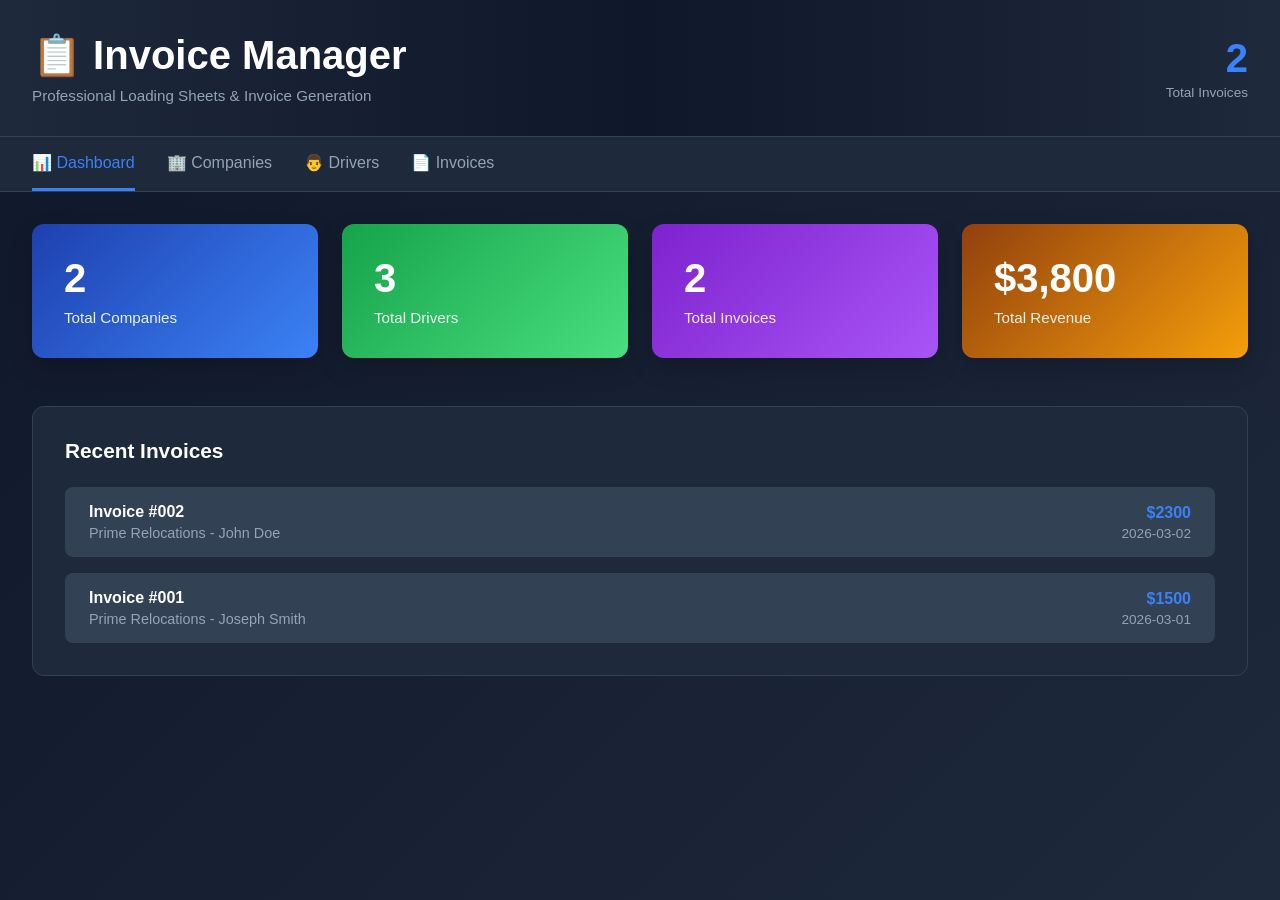
==== index.html @ 60231a41 "Add files via upload" ====
<!DOCTYPE html>
<html lang="en">
<head>
    <meta charset="UTF-8">
    <meta name="viewport" content="width=device-width, initial-scale=1.0">
    <title>Invoice Management System</title>
    <link rel="stylesheet" href="styles.css">
</head>
<body>
    <div class="app-container">
        <!-- Header -->
        <header class="app-header">
            <div class="header-content">
                <div class="header-left">
                    <h1>📋 Invoice Manager</h1>
                    <p>Professional Loading Sheets & Invoice Generation</p>
                </div>
                <div class="header-right">
                    <div class="stat-card">
                        <p class="stat-value" id="totalInvoices">2</p>
                        <p class="stat-label">Total Invoices</p>
                    </div>
                </div>
            </div>
        </header>

        <!-- Navigation -->
        <nav class="app-nav">
            <button class="nav-btn active" data-tab="dashboard">📊 Dashboard</button>
            <button class="nav-btn" data-tab="companies">🏢 Companies</button>
            <button class="nav-btn" data-tab="drivers">👨 Drivers</button>
            <button class="nav-btn" data-tab="invoices">📄 Invoices</button>
        </nav>

        <!-- Main Content -->
        <main class="app-main">
            
            <!-- Dashboard Tab -->
            <div class="tab-content active" id="dashboard">
                <div class="stats-grid">
                    <div class="stat-box stat-blue">
                        <p class="stat-number" id="statCompanies">2</p>
                        <p class="stat-title">Total Companies</p>
                    </div>
                    <div class="stat-box stat-green">
                        <p class="stat-number" id="statDrivers">3</p>
                        <p class="stat-title">Total Drivers</p>
                    </div>
                    <div class="stat-box stat-purple">
                        <p class="stat-number" id="statInvoicesCount">2</p>
                        <p class="stat-title">Total Invoices</p>
                    </div>
                    <div class="stat-box stat-amber">
                        <p class="stat-number" id="statRevenue">$3,800</p>
                        <p class="stat-title">Total Revenue</p>
                    </div>
                </div>

                <div class="recent-section">
                    <h3>Recent Invoices</h3>
                    <div id="recentInvoices" class="invoice-list">
                        <!-- Populated by JavaScript -->
                    </div>
                </div>
            </div>

            <!-- Companies Tab -->
            <div class="tab-content" id="companies">
                <button class="btn btn-primary" onclick="openModal('company')">+ Add Company</button>
                <div id="companiesList" class="cards-grid">
                    <!-- Populated by JavaScript -->
                </div>
            </div>

            <!-- Drivers Tab -->
            <div class="tab-content" id="drivers">
                <button class="btn btn-green" onclick="openModal('driver')">+ Add Driver</button>
                <div id="driversList" class="cards-grid">
                    <!-- Populated by JavaScript -->
                </div>
            </div>

            <!-- Invoices Tab -->
            <div class="tab-content" id="invoices">
                <button class="btn btn-purple" onclick="openModal('invoice')">+ Create New Invoice</button>
                <table class="invoices-table">
                    <thead>
                        <tr>
                            <th>Invoice #</th>
                            <th>Company</th>
                            <th>Driver</th>
                            <th>Customer</th>
                            <th>Total</th>
                            <th>Date</th>
                            <th>Action</th>
                        </tr>
                    </thead>
                    <tbody id="invoicesTableBody">
                        <!-- Populated by JavaScript -->
                    </tbody>
                </table>
            </div>
        </main>
    </div>

    <!-- Modal for Forms -->
    <div id="modal" class="modal hidden">
        <div class="modal-content">
            <div class="modal-header">
                <h2 id="modalTitle">Add Company</h2>
                <button class="close-btn" onclick="closeModal()">✕</button>
            </div>
            <div class="modal-body" id="modalBody">
                <!-- Content populated by JavaScript -->
            </div>
            <div class="modal-footer">
                <button class="btn btn-secondary" onclick="closeModal()">Cancel</button>
                <button class="btn btn-primary" id="submitBtn" onclick="handleSubmit()">Save</button>
            </div>
        </div>
    </div>

    <!-- PDF Preview Modal -->
    <div id="pdfModal" class="modal hidden">
        <div class="modal-content modal-large">
            <div class="modal-header">
                <h2>Invoice Preview</h2>
                <button class="close-btn" onclick="closePDFModal()">✕</button>
            </div>
            <div class="modal-body pdf-preview" id="pdfContent">
                <!-- Populated by JavaScript -->
            </div>
            <div class="modal-footer">
                <button class="btn btn-primary" onclick="printPDF()">🖨️ Print PDF</button>
                <button class="btn btn-secondary" onclick="closePDFModal()">Close</button>
            </div>
        </div>
    </div>

    <!-- Overlay for modals -->
    <div id="modalOverlay" class="modal-overlay hidden" onclick="closeModal()"></div>

    <script src="script.js"></script>
</body>
</html>
---- styles.css ----
/* ==========================================
   INVOICE MANAGEMENT SYSTEM - STYLESHEET
   ========================================== */

* {
    margin: 0;
    padding: 0;
    box-sizing: border-box;
}

:root {
    --color-dark: #0f172a;
    --color-dark-lighter: #1e293b;
    --color-dark-light: #334155;
    --color-dark-lighter-light: #475569;
    --color-white: #ffffff;
    --color-text-light: #cbd5e1;
    --color-text-lighter: #94a3b8;
    --color-blue: #3b82f6;
    --color-blue-dark: #1e40af;
    --color-green: #4ade80;
    --color-green-dark: #16a34a;
    --color-purple: #a855f7;
    --color-purple-dark: #7e22ce;
    --color-amber: #f59e0b;
    --color-amber-dark: #92400e;
    --color-red: #f87171;
}

body {
    font-family: -apple-system, BlinkMacSystemFont, 'Segoe UI', sans-serif;
    background: linear-gradient(135deg, var(--color-dark) 0%, var(--color-dark-lighter) 100%);
    color: var(--color-white);
    min-height: 100vh;
}

/* ==========================================
   HEADER
   ========================================== */

.app-header {
    background: linear-gradient(to right, var(--color-dark-lighter), var(--color-dark), var(--color-dark-lighter));
    border-bottom: 1px solid var(--color-dark-light);
    padding: 2rem;
    box-shadow: 0 10px 30px rgba(0, 0, 0, 0.3);
}

.header-content {
    max-width: 1400px;
    margin: 0 auto;
    display: flex;
    justify-content: space-between;
    align-items: center;
}

.header-left h1 {
    font-size: 2.5rem;
    margin-bottom: 0.5rem;
    color: var(--color-white);
}

.header-left p {
    color: var(--color-text-lighter);
    font-size: 0.95rem;
}

.header-right .stat-card {
    text-align: right;
}

.stat-value {
    font-size: 2.5rem;
    font-weight: bold;
    color: var(--color-blue);
}

.stat-label {
    color: var(--color-text-lighter);
    font-size: 0.85rem;
    margin-top: 0.25rem;
}

/* ==========================================
   NAVIGATION
   ========================================== */

.app-nav {
    background-color: var(--color-dark-lighter);
    border-bottom: 1px solid var(--color-dark-light);
    padding: 0 2rem;
    display: flex;
    gap: 2rem;
    position: sticky;
    top: 0;
    z-index: 100;
}

.nav-btn {
    background: none;
    border: none;
    color: var(--color-text-lighter);
    padding: 1rem 0;
    font-size: 1rem;
    font-weight: 500;
    cursor: pointer;
    border-bottom: 3px solid transparent;
    transition: all 0.3s ease;
}

.nav-btn:hover {
    color: var(--color-text-light);
}

.nav-btn.active {
    color: var(--color-blue);
    border-bottom-color: var(--color-blue);
}

/* ==========================================
   MAIN CONTENT
   ========================================== */

.app-main {
    max-width: 1400px;
    margin: 0 auto;
    padding: 2rem;
}

.tab-content {
    display: none;
}

.tab-content.active {
    display: block;
    animation: fadeIn 0.3s ease;
}

@keyframes fadeIn {
    from {
        opacity: 0;
    }
    to {
        opacity: 1;
    }
}

/* ==========================================
   DASHBOARD
   ========================================== */

.stats-grid {
    display: grid;
    grid-template-columns: repeat(auto-fit, minmax(250px, 1fr));
    gap: 1.5rem;
    margin-bottom: 3rem;
}

.stat-box {
    padding: 2rem;
    border-radius: 0.75rem;
    color: var(--color-white);
    box-shadow: 0 10px 25px rgba(0, 0, 0, 0.2);
    transition: transform 0.3s ease;
}

.stat-box:hover {
    transform: scale(1.05);
}

.stat-blue {
    background: linear-gradient(135deg, var(--color-blue-dark), var(--color-blue));
}

.stat-green {
    background: linear-gradient(135deg, var(--color-green-dark), var(--color-green));
}

.stat-purple {
    background: linear-gradient(135deg, var(--color-purple-dark), var(--color-purple));
}

.stat-amber {
    background: linear-gradient(135deg, var(--color-amber-dark), var(--color-amber));
}

.stat-number {
    font-size: 2.5rem;
    font-weight: bold;
    margin-bottom: 0.5rem;
}

.stat-title {
    font-size: 0.95rem;
    opacity: 0.9;
}

.recent-section {
    background-color: var(--color-dark-lighter);
    border: 1px solid var(--color-dark-light);
    border-radius: 0.75rem;
    padding: 2rem;
}

.recent-section h3 {
    margin-bottom: 1.5rem;
    font-size: 1.3rem;
}

.invoice-list {
    display: grid;
    gap: 1rem;
}

.invoice-item {
    display: flex;
    justify-content: space-between;
    align-items: center;
    background-color: var(--color-dark-light);
    padding: 1rem 1.5rem;
    border-radius: 0.5rem;
    transition: background-color 0.2s ease;
}

.invoice-item:hover {
    background-color: var(--color-dark-lighter-light);
}

.invoice-item-left {
    flex: 1;
}

.invoice-item-number {
    color: var(--color-white);
    font-weight: 600;
    margin-bottom: 0.25rem;
}

.invoice-item-details {
    color: var(--color-text-lighter);
    font-size: 0.9rem;
}

.invoice-item-right {
    text-align: right;
}

.invoice-item-total {
    color: var(--color-blue);
    font-weight: bold;
    margin-bottom: 0.25rem;
}

.invoice-item-date {
    color: var(--color-text-lighter);
    font-size: 0.85rem;
}

/* ==========================================
   CARDS GRID
   ========================================== */

.cards-grid {
    display: grid;
    grid-template-columns: repeat(auto-fill, minmax(300px, 1fr));
    gap: 1.5rem;
    margin-top: 2rem;
}

.card {
    background-color: var(--color-dark-lighter);
    border: 1px solid var(--color-dark-light);
    border-radius: 0.75rem;
    padding: 1.5rem;
    transition: all 0.3s ease;
}

.card:hover {
    border-color: var(--color-dark-lighter-light);
    box-shadow: 0 8px 20px rgba(0, 0, 0, 0.2);
}

.card-header {
    display: flex;
    justify-content: space-between;
    align-items: flex-start;
    margin-bottom: 1rem;
}

.card-title {
    font-size: 1.2rem;
    font-weight: 600;
    color: var(--color-white);
}

.card-subtitle {
    color: var(--color-text-lighter);
    font-size: 0.9rem;
    margin-top: 0.25rem;
}

.card-actions {
    display: flex;
    gap: 0.5rem;
}

.card-btn {
    background: none;
    border: none;
    padding: 0.5rem;
    cursor: pointer;
    font-size: 1.2rem;
    transition: transform 0.2s ease;
}

.card-btn:hover {
    transform: scale(1.2);
}

.card-content {
    display: grid;
    gap: 0.75rem;
}

.card-field {
    display: flex;
    justify-content: space-between;
}

.card-field-label {
    color: var(--color-text-lighter);
    font-size: 0.9rem;
}

.card-field-value {
    color: var(--color-white);
    font-weight: 500;
}

/* ==========================================
   TABLES
   ========================================== */

.invoices-table {
    width: 100%;
    border-collapse: collapse;
    background-color: var(--color-dark-lighter);
    border: 1px solid var(--color-dark-light);
    border-radius: 0.75rem;
    overflow: hidden;
    margin-top: 2rem;
}

.invoices-table thead {
    background-color: var(--color-dark-light);
}

.invoices-table th {
    padding: 1rem 1.5rem;
    text-align: left;
    font-weight: 600;
    color: var(--color-white);
    border-bottom: 1px solid var(--color-dark-lighter-light);
}

.invoices-table tbody tr {
    border-bottom: 1px solid var(--color-dark-light);
    transition: background-color 0.2s ease;
}

.invoices-table tbody tr:hover {
    background-color: var(--color-dark-light);
}

.invoices-table td {
    padding: 1rem 1.5rem;
    color: var(--color-text-light);
}

.invoices-table td:nth-child(1) {
    font-weight: 600;
    color: var(--color-white);
}

.invoices-table td:nth-child(5) {
    color: var(--color-blue);
    font-weight: bold;
}

.table-action-btn {
    background: none;
    border: none;
    cursor: pointer;
    font-size: 1.1rem;
    transition: transform 0.2s ease;
}

.table-action-btn:hover {
    transform: scale(1.2);
}

/* ==========================================
   BUTTONS
   ========================================== */

.btn {
    padding: 0.75rem 1.5rem;
    border: none;
    border-radius: 0.5rem;
    font-size: 1rem;
    font-weight: 600;
    cursor: pointer;
    transition: all 0.3s ease;
    margin-bottom: 2rem;
}

.btn-primary {
    background-color: var(--color-blue);
    color: var(--color-white);
}

.btn-primary:hover {
    background-color: var(--color-blue-dark);
}

.btn-green {
    background-color: var(--color-green);
    color: var(--color-white);
}

.btn-green:hover {
    background-color: var(--color-green-dark);
}

.btn-purple {
    background-color: var(--color-purple);
    color: var(--color-white);
}

.btn-purple:hover {
    background-color: var(--color-purple-dark);
}

.btn-secondary {
    background-color: var(--color-dark-light);
    color: var(--color-text-light);
    border: 1px solid var(--color-dark-lighter-light);
}

.btn-secondary:hover {
    background-color: var(--color-dark-lighter-light);
    color: var(--color-white);
}

/* ==========================================
   MODALS
   ========================================== */

.modal {
    position: fixed;
    top: 50%;
    left: 50%;
    transform: translate(-50%, -50%);
    background-color: var(--color-dark-lighter);
    border: 1px solid var(--color-dark-light);
    border-radius: 0.75rem;
    z-index: 1000;
    max-height: 90vh;
    overflow-y: auto;
    box-shadow: 0 20px 60px rgba(0, 0, 0, 0.5);
}

.modal.hidden {
    display: none;
}

.modal-overlay {
    position: fixed;
    top: 0;
    left: 0;
    right: 0;
    bottom: 0;
    background-color: rgba(0, 0, 0, 0.5);
    z-index: 999;
}

.modal-overlay.hidden {
    display: none;
}

.modal-content {
    min-width: 500px;
    max-width: 600px;
}

.modal-large {
    max-width: 1000px;
    min-width: 800px;
}

.modal-header {
    display: flex;
    justify-content: space-between;
    align-items: center;
    padding: 1.5rem;
    border-bottom: 1px solid var(--color-dark-light);
}

.modal-header h2 {
    font-size: 1.5rem;
    color: var(--color-white);
}

.close-btn {
    background: none;
    border: none;
    color: var(--color-text-lighter);
    font-size: 1.5rem;
    cursor: pointer;
    transition: color 0.2s ease;
}

.close-btn:hover {
    color: var(--color-white);
}

.modal-body {
    padding: 1.5rem;
}

.modal-footer {
    padding: 1.5rem;
    border-top: 1px solid var(--color-dark-light);
    display: flex;
    justify-content: flex-end;
    gap: 1rem;
}

/* ==========================================
   FORMS
   ========================================== */

.form-group {
    margin-bottom: 1.5rem;
}

.form-group label {
    display: block;
    color: var(--color-text-light);
    font-weight: 500;
    margin-bottom: 0.5rem;
    font-size: 0.95rem;
}

.form-row {
    display: grid;
    grid-template-columns: 1fr 1fr;
    gap: 1rem;
}

.form-input,
.form-select,
.form-textarea {
    width: 100%;
    padding: 0.75rem;
    background-color: var(--color-dark-light);
    border: 1px solid var(--color-dark-lighter-light);
    border-radius: 0.5rem;
    color: var(--color-white);
    font-size: 1rem;
    transition: border-color 0.2s ease;
}

.form-input:focus,
.form-select:focus,
.form-textarea:focus {
    outline: none;
    border-color: var(--color-blue);
    box-shadow: 0 0 0 3px rgba(59, 130, 246, 0.1);
}

.form-input::placeholder,
.form-textarea::placeholder {
    color: var(--color-text-lighter);
}

.form-textarea {
    resize: vertical;
    min-height: 100px;
}

/* ==========================================
   LINE ITEMS
   ========================================== */

.line-items {
    background-color: var(--color-dark-light);
    padding: 1.5rem;
    border-radius: 0.5rem;
    margin: 1.5rem 0;
}

.line-items-header {
    display: flex;
    justify-content: space-between;
    align-items: center;
    margin-bottom: 1rem;
}

.line-items-header h3 {
    color: var(--color-white);
    font-size: 1.1rem;
}

.add-item-btn {
    background-color: var(--color-blue);
    color: var(--color-white);
    padding: 0.5rem 1rem;
    border: none;
    border-radius: 0.4rem;
    cursor: pointer;
    font-size: 0.9rem;
    transition: background-color 0.2s ease;
}

.add-item-btn:hover {
    background-color: var(--color-blue-dark);
}

.line-item {
    display: grid;
    grid-template-columns: 2fr 1fr 1fr 1fr auto;
    gap: 0.5rem;
    align-items: flex-end;
    background-color: var(--color-dark-lighter-light);
    padding: 1rem;
    border-radius: 0.4rem;
    margin-bottom: 0.75rem;
}

.line-item input {
    width: 100%;
}

.line-item-total {
    text-align: right;
    color: var(--color-blue);
    font-weight: bold;
}

.remove-item-btn {
    background: none;
    border: none;
    color: var(--color-red);
    cursor: pointer;
    font-size: 1.2rem;
    transition: transform 0.2s ease;
}

.remove-item-btn:hover {
    transform: scale(1.2);
}

/* ==========================================
   SUMMARY BOX
   ========================================== */

.summary-box {
    background: linear-gradient(135deg, var(--color-blue-dark), var(--color-blue));
    padding: 1.5rem;
    border-radius: 0.5rem;
    margin: 1.5rem 0;
    border: 1px solid rgba(59, 130, 246, 0.3);
}

.summary-box h3 {
    color: var(--color-white);
    margin-bottom: 1rem;
    font-size: 1.1rem;
}

.summary-row {
    display: flex;
    justify-content: space-between;
    padding: 0.5rem 0;
    color: var(--color-text-light);
}

.summary-row.total {
    border-top: 2px solid rgba(255, 255, 255, 0.2);
    padding-top: 1rem;
    margin-top: 0.5rem;
    color: var(--color-white);
    font-weight: bold;
    font-size: 1.1rem;
}

/* ==========================================
   PDF PREVIEW
   ========================================== */

.pdf-preview {
    background-color: var(--color-white);
    color: var(--color-dark);
    padding: 2rem;
}

.invoice-document {
    border: 3px solid var(--color-dark);
    padding: 2rem;
    line-height: 1.6;
}

.invoice-header {
    text-align: center;
    margin-bottom: 2rem;
    border-bottom: 2px solid var(--color-dark);
    padding-bottom: 1rem;
}

.invoice-company-name {
    font-size: 2rem;
    font-weight: bold;
    color: var(--color-dark);
}

.invoice-subtitle {
    font-size: 1.2rem;
    font-weight: 600;
    color: var(--color-text-lighter);
    margin-top: 0.5rem;
}

.invoice-info-row {
    display: grid;
    grid-template-columns: 1fr 1fr 1fr;
    gap: 1rem;
    margin-bottom: 1.5rem;
    font-size: 0.9rem;
    border-bottom: 2px solid var(--color-dark);
    padding-bottom: 1rem;
}

.invoice-info-block {
    margin-top: 1rem;
}

.invoice-details {
    display: grid;
    grid-template-columns: 1fr 1fr;
    gap: 2rem;
    margin-bottom: 1.5rem;
    font-size: 0.95rem;
}

.invoice-items-table {
    width: 100%;
    border-collapse: collapse;
    margin: 1.5rem 0;
}

.invoice-items-table th {
    border-bottom: 2px solid var(--color-dark);
    padding: 0.75rem;
    text-align: left;
    font-weight: 600;
}

.invoice-items-table td {
    border-bottom: 1px solid var(--color-dark);
    padding: 0.75rem;
}

.invoice-items-table th:last-child,
.invoice-items-table td:last-child {
    text-align: right;
}

.invoice-totals {
    margin-top: 2rem;
    width: 350px;
    margin-left: auto;
}

.invoice-total-row {
    display: flex;
    justify-content: space-between;
    padding: 0.5rem 0;
    border-bottom: 1px solid var(--color-dark);
}

.invoice-total-row.grand-total {
    border-bottom: 2px solid var(--color-dark);
    padding-top: 0.5rem;
    font-weight: bold;
    font-size: 1.1rem;
}

/* ==========================================
   RESPONSIVE
   ========================================== */

@media (max-width: 768px) {
    .header-content {
        flex-direction: column;
        gap: 1rem;
    }

    .app-nav {
        flex-wrap: wrap;
        gap: 1rem;
        padding: 0 1rem;
    }

    .nav-btn {
        font-size: 0.9rem;
    }

    .cards-grid {
        grid-template-columns: 1fr;
    }

    .stats-grid {
        grid-template-columns: repeat(2, 1fr);
    }

    .modal-content {
        min-width: 90vw;
        max-width: 95vw;
    }

    .modal-large {
        min-width: 90vw;
        max-width: 95vw;
    }

    .line-item {
        grid-template-columns: 1fr;
    }

    .invoices-table {
        font-size: 0.85rem;
    }

    .invoices-table th,
    .invoices-table td {
        padding: 0.75rem;
    }

    .form-row {
        grid-template-columns: 1fr;
    }
}

/* ==========================================
   UTILITY CLASSES
   ========================================== */

.hidden {
    display: none !important;
}

.mt-1 {
    margin-top: 0.5rem;
}

.mt-2 {
    margin-top: 1rem;
}

.mb-1 {
    margin-bottom: 0.5rem;
}

.mb-2 {
    margin-bottom: 1rem;
}
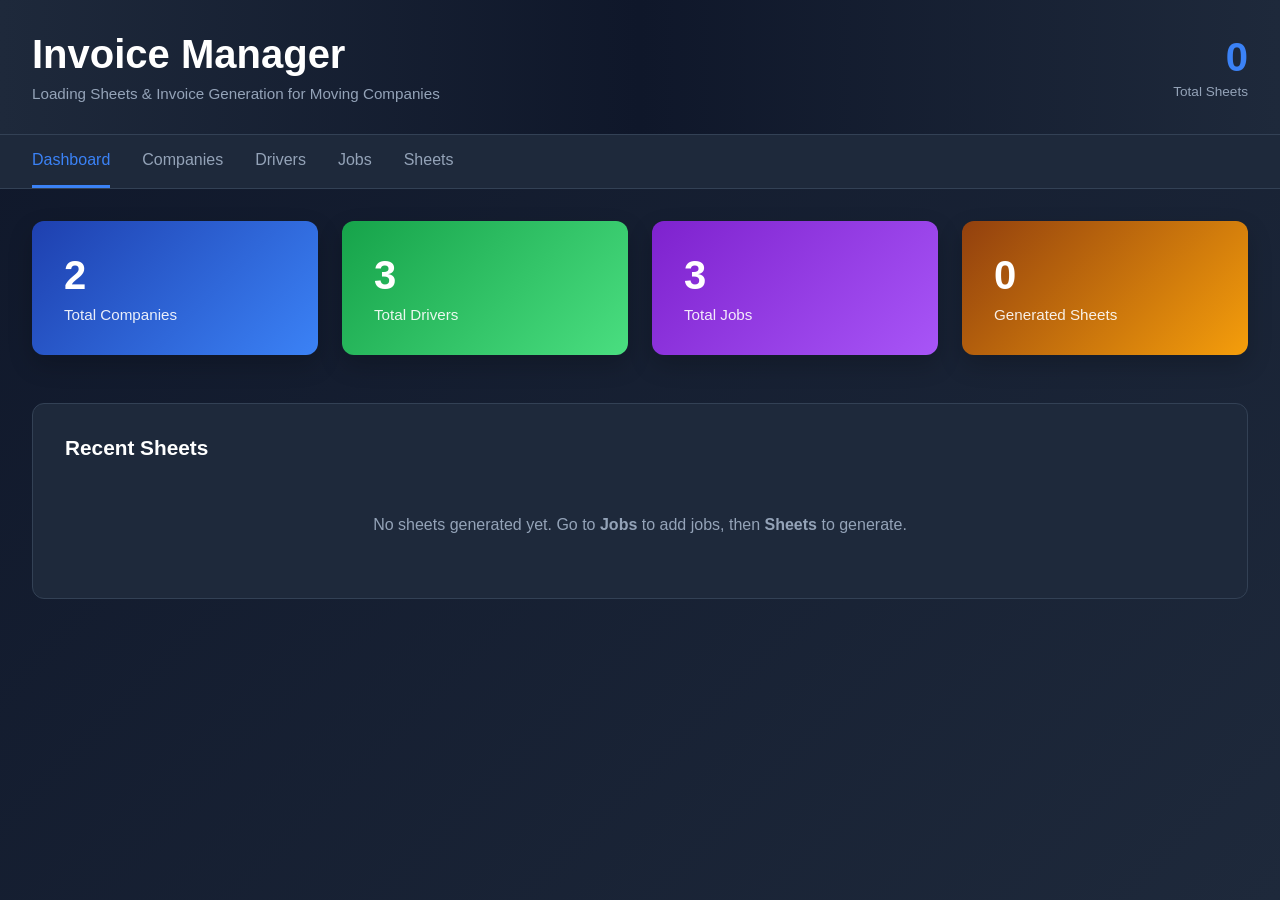
==== commit b811f3b9: "Add invoice template form with Jobs, Sheets, and dual template support - Added Jobs tab: add/edit/de" ====
--- a/index.html
+++ b/index.html
@@ -3,7 +3,7 @@
 <head>
     <meta charset="UTF-8">
     <meta name="viewport" content="width=device-width, initial-scale=1.0">
-    <title>Invoice Management System</title>
+    <title>Invoice Manager - Moving Company</title>
     <link rel="stylesheet" href="styles.css">
 </head>
 <body>
@@ -12,13 +12,13 @@
         <header class="app-header">
             <div class="header-content">
                 <div class="header-left">
-                    <h1>📋 Invoice Manager</h1>
-                    <p>Professional Loading Sheets & Invoice Generation</p>
+                    <h1>Invoice Manager</h1>
+                    <p>Loading Sheets &amp; Invoice Generation for Moving Companies</p>
                 </div>
                 <div class="header-right">
                     <div class="stat-card">
-                        <p class="stat-value" id="totalInvoices">2</p>
-                        <p class="stat-label">Total Invoices</p>
+                        <p class="stat-value" id="totalSheets">0</p>
+                        <p class="stat-label">Total Sheets</p>
                     </div>
                 </div>
             </div>
@@ -26,38 +26,39 @@
 
         <!-- Navigation -->
         <nav class="app-nav">
-            <button class="nav-btn active" data-tab="dashboard">📊 Dashboard</button>
-            <button class="nav-btn" data-tab="companies">🏢 Companies</button>
-            <button class="nav-btn" data-tab="drivers">👨 Drivers</button>
-            <button class="nav-btn" data-tab="invoices">📄 Invoices</button>
+            <button class="nav-btn active" data-tab="dashboard">Dashboard</button>
+            <button class="nav-btn" data-tab="companies">Companies</button>
+            <button class="nav-btn" data-tab="drivers">Drivers</button>
+            <button class="nav-btn" data-tab="jobs">Jobs</button>
+            <button class="nav-btn" data-tab="sheets">Sheets</button>
         </nav>
 
         <!-- Main Content -->
         <main class="app-main">
-            
+
             <!-- Dashboard Tab -->
             <div class="tab-content active" id="dashboard">
                 <div class="stats-grid">
                     <div class="stat-box stat-blue">
-                        <p class="stat-number" id="statCompanies">2</p>
+                        <p class="stat-number" id="statCompanies">0</p>
                         <p class="stat-title">Total Companies</p>
                     </div>
                     <div class="stat-box stat-green">
-                        <p class="stat-number" id="statDrivers">3</p>
+                        <p class="stat-number" id="statDrivers">0</p>
                         <p class="stat-title">Total Drivers</p>
                     </div>
                     <div class="stat-box stat-purple">
-                        <p class="stat-number" id="statInvoicesCount">2</p>
-                        <p class="stat-title">Total Invoices</p>
+                        <p class="stat-number" id="statJobs">0</p>
+                        <p class="stat-title">Total Jobs</p>
                     </div>
                     <div class="stat-box stat-amber">
-                        <p class="stat-number" id="statRevenue">$3,800</p>
-                        <p class="stat-title">Total Revenue</p>
+                        <p class="stat-number" id="statSheets">0</p>
+                        <p class="stat-title">Generated Sheets</p>
                     </div>
                 </div>
 
                 <div class="recent-section">
-                    <h3>Recent Invoices</h3>
+                    <h3>Recent Sheets</h3>
                     <div id="recentInvoices" class="invoice-list">
                         <!-- Populated by JavaScript -->
                     </div>
@@ -67,52 +68,81 @@
             <!-- Companies Tab -->
             <div class="tab-content" id="companies">
                 <button class="btn btn-primary" onclick="openModal('company')">+ Add Company</button>
-                <div id="companiesList" class="cards-grid">
-                    <!-- Populated by JavaScript -->
-                </div>
+                <div id="companiesList" class="cards-grid"></div>
             </div>
 
             <!-- Drivers Tab -->
             <div class="tab-content" id="drivers">
                 <button class="btn btn-green" onclick="openModal('driver')">+ Add Driver</button>
-                <div id="driversList" class="cards-grid">
-                    <!-- Populated by JavaScript -->
+                <div id="driversList" class="cards-grid"></div>
+            </div>
+
+            <!-- Jobs Tab -->
+            <div class="tab-content" id="jobs">
+                <div class="tab-actions">
+                    <button class="btn btn-amber" onclick="openModal('job')">+ Add Job</button>
+                    <div class="filter-row">
+                        <select class="form-select filter-select" id="jobFilterCompany" onchange="onJobFilterChange()">
+                            <option value="">All Companies</option>
+                        </select>
+                        <select class="form-select filter-select" id="jobFilterDriver" onchange="renderJobs()">
+                            <option value="">All Drivers</option>
+                        </select>
+                    </div>
+                </div>
+                <div class="table-wrapper">
+                    <table class="invoices-table">
+                        <thead>
+                            <tr>
+                                <th>Job #</th>
+                                <th>Customer</th>
+                                <th>Company</th>
+                                <th>Driver</th>
+                                <th>CF</th>
+                                <th>Rate</th>
+                                <th>CF Pay</th>
+                                <th>Balance Due</th>
+                                <th>Date</th>
+                                <th>Actions</th>
+                            </tr>
+                        </thead>
+                        <tbody id="jobsTableBody"></tbody>
+                    </table>
                 </div>
             </div>
 
-            <!-- Invoices Tab -->
-            <div class="tab-content" id="invoices">
-                <button class="btn btn-purple" onclick="openModal('invoice')">+ Create New Invoice</button>
-                <table class="invoices-table">
-                    <thead>
-                        <tr>
-                            <th>Invoice #</th>
-                            <th>Company</th>
-                            <th>Driver</th>
-                            <th>Customer</th>
-                            <th>Total</th>
-                            <th>Date</th>
-                            <th>Action</th>
-                        </tr>
-                    </thead>
-                    <tbody id="invoicesTableBody">
-                        <!-- Populated by JavaScript -->
-                    </tbody>
-                </table>
+            <!-- Sheets Tab -->
+            <div class="tab-content" id="sheets">
+                <button class="btn btn-purple" onclick="openModal('sheet')">+ Generate New Sheet</button>
+                <div class="table-wrapper">
+                    <table class="invoices-table">
+                        <thead>
+                            <tr>
+                                <th>Sheet #</th>
+                                <th>Company</th>
+                                <th>Driver</th>
+                                <th>Template</th>
+                                <th>Jobs</th>
+                                <th>Total</th>
+                                <th>Date</th>
+                                <th>Actions</th>
+                            </tr>
+                        </thead>
+                        <tbody id="sheetsTableBody"></tbody>
+                    </table>
+                </div>
             </div>
         </main>
     </div>
 
-    <!-- Modal for Forms -->
+    <!-- General Modal -->
     <div id="modal" class="modal hidden">
-        <div class="modal-content">
+        <div class="modal-content" id="modalContentWrapper">
             <div class="modal-header">
-                <h2 id="modalTitle">Add Company</h2>
-                <button class="close-btn" onclick="closeModal()">✕</button>
+                <h2 id="modalTitle">Add</h2>
+                <button class="close-btn" onclick="closeModal()">&#x2715;</button>
             </div>
-            <div class="modal-body" id="modalBody">
-                <!-- Content populated by JavaScript -->
-            </div>
+            <div class="modal-body" id="modalBody"></div>
             <div class="modal-footer">
                 <button class="btn btn-secondary" onclick="closeModal()">Cancel</button>
                 <button class="btn btn-primary" id="submitBtn" onclick="handleSubmit()">Save</button>
@@ -123,22 +153,20 @@
     <!-- PDF Preview Modal -->
     <div id="pdfModal" class="modal hidden">
         <div class="modal-content modal-large">
-            <div class="modal-header">
-                <h2>Invoice Preview</h2>
-                <button class="close-btn" onclick="closePDFModal()">✕</button>
+            <div class="modal-header no-print">
+                <h2>Sheet Preview</h2>
+                <button class="close-btn" onclick="closePDFModal()">&#x2715;</button>
             </div>
-            <div class="modal-body pdf-preview" id="pdfContent">
-                <!-- Populated by JavaScript -->
-            </div>
-            <div class="modal-footer">
-                <button class="btn btn-primary" onclick="printPDF()">🖨️ Print PDF</button>
+            <div class="modal-body pdf-preview" id="pdfContent"></div>
+            <div class="modal-footer no-print">
+                <button class="btn btn-primary" onclick="printPDF()">Print / Save PDF</button>
                 <button class="btn btn-secondary" onclick="closePDFModal()">Close</button>
             </div>
         </div>
     </div>
 
-    <!-- Overlay for modals -->
-    <div id="modalOverlay" class="modal-overlay hidden" onclick="closeModal()"></div>
+    <!-- Overlay -->
+    <div id="modalOverlay" class="modal-overlay hidden" onclick="handleOverlayClick()"></div>
 
     <script src="script.js"></script>
 </body>
--- a/styles.css
+++ b/styles.css
@@ -859,18 +859,503 @@
     display: none !important;
 }
 
-.mt-1 {
-    margin-top: 0.5rem;
-}
-
-.mt-2 {
-    margin-top: 1rem;
-}
-
-.mb-1 {
-    margin-bottom: 0.5rem;
-}
-
-.mb-2 {
+.mt-1 { margin-top: 0.5rem; }
+.mt-2 { margin-top: 1rem; }
+.mb-1 { margin-bottom: 0.5rem; }
+.mb-2 { margin-bottom: 1rem; }
+
+/* ==========================================
+   TAB ACTIONS ROW
+   ========================================== */
+
+.tab-actions {
+    display: flex;
+    align-items: center;
+    gap: 1.5rem;
+    flex-wrap: wrap;
+    margin-bottom: 0;
+}
+
+.tab-actions .btn {
+    margin-bottom: 0;
+    flex-shrink: 0;
+}
+
+.filter-row {
+    display: flex;
+    gap: 1rem;
+    flex-wrap: wrap;
+    flex: 1;
+}
+
+.filter-select {
+    max-width: 220px;
+    margin-bottom: 0;
+}
+
+.table-wrapper {
+    overflow-x: auto;
+    margin-top: 1.5rem;
+}
+
+.btn-amber {
+    background-color: var(--color-amber);
+    color: #1a0a00;
+}
+
+.btn-amber:hover {
+    background-color: var(--color-amber-dark);
+    color: var(--color-white);
+}
+
+.empty-row {
+    text-align: center;
+    color: var(--color-text-lighter);
+    padding: 2rem !important;
+    font-style: italic;
+}
+
+/* ==========================================
+   BADGE
+   ========================================== */
+
+.badge {
+    display: inline-block;
+    padding: 0.2rem 0.6rem;
+    border-radius: 0.3rem;
+    font-size: 0.75rem;
+    font-weight: 700;
+    text-transform: uppercase;
+    letter-spacing: 0.05em;
+}
+
+.badge-bh {
+    background-color: rgba(248, 113, 113, 0.2);
+    color: #fca5a5;
+    border: 1px solid rgba(248, 113, 113, 0.3);
+}
+
+.badge-prime {
+    background-color: rgba(59, 130, 246, 0.2);
+    color: #93c5fd;
+    border: 1px solid rgba(59, 130, 246, 0.3);
+}
+
+/* ==========================================
+   CHECKBOX GROUP (Driver form)
+   ========================================== */
+
+.checkbox-group {
+    display: flex;
+    flex-direction: column;
+    gap: 0.75rem;
+    padding: 1rem;
+    background-color: var(--color-dark-light);
+    border: 1px solid var(--color-dark-lighter-light);
+    border-radius: 0.5rem;
+}
+
+.checkbox-label {
+    display: flex;
+    align-items: center;
+    gap: 0.75rem;
+    cursor: pointer;
+    color: var(--color-text-light);
+    font-size: 0.95rem;
+}
+
+.checkbox-label input[type="checkbox"] {
+    width: 1.1rem;
+    height: 1.1rem;
+    cursor: pointer;
+    accent-color: var(--color-blue);
+    flex-shrink: 0;
+}
+
+.checkbox-label:hover {
+    color: var(--color-white);
+}
+
+/* ==========================================
+   SHEET JOBS SELECTION
+   ========================================== */
+
+.sheet-jobs-section {
+    background-color: var(--color-dark-light);
+    padding: 1.25rem;
+    border-radius: 0.5rem;
+    margin-top: 1.5rem;
+}
+
+.select-all-label {
+    padding-bottom: 0.5rem;
+    border-bottom: 1px solid var(--color-dark-lighter-light);
+    margin-bottom: 0.75rem;
+    font-weight: 600;
+    color: var(--color-white);
+}
+
+.jobs-checklist {
+    display: flex;
+    flex-direction: column;
+    gap: 0.5rem;
+    max-height: 250px;
+    overflow-y: auto;
+}
+
+.job-check-item {
+    display: flex;
+    align-items: flex-start;
+    gap: 0.75rem;
+    padding: 0.6rem 0.75rem;
+    background-color: var(--color-dark-lighter-light);
+    border-radius: 0.4rem;
+    cursor: pointer;
+    color: var(--color-text-light);
+    font-size: 0.9rem;
+    transition: background-color 0.15s;
+}
+
+.job-check-item:hover {
+    background-color: var(--color-dark-lighter);
+    color: var(--color-white);
+}
+
+.job-check-item input[type="checkbox"] {
+    margin-top: 0.1rem;
+    flex-shrink: 0;
+    accent-color: var(--color-blue);
+}
+
+.job-check-info {
+    flex: 1;
+    line-height: 1.4;
+}
+
+.jobs-empty-hint {
+    color: var(--color-text-lighter);
+    text-align: center;
+    padding: 1.5rem;
+    font-style: italic;
+}
+
+/* ==========================================
+   BH RELOCATION INVOICE TEMPLATE
+   ========================================== */
+
+.bh-invoice {
+    background: #fff;
+    color: #111;
+    font-family: Arial, Helvetica, sans-serif;
+    font-size: 11pt;
+    padding: 1.5rem;
+    line-height: 1.4;
+}
+
+.bh-header {
+    text-align: center;
+    border-bottom: 3px solid #111;
+    padding-bottom: 0.75rem;
     margin-bottom: 1rem;
 }
+
+.bh-company-name {
+    font-size: 22pt;
+    font-weight: bold;
+    letter-spacing: 0.05em;
+    text-transform: uppercase;
+}
+
+.bh-company-sub {
+    font-size: 10pt;
+    margin-top: 0.25rem;
+    color: #333;
+}
+
+.bh-company-reg {
+    font-size: 9.5pt;
+    margin-top: 0.25rem;
+    color: #444;
+}
+
+.bh-driver-row {
+    display: flex;
+    justify-content: space-between;
+    background: #f0f0f0;
+    padding: 0.5rem 1rem;
+    border: 1px solid #ccc;
+    margin-bottom: 1rem;
+    font-size: 10.5pt;
+    gap: 1rem;
+}
+
+.bh-table {
+    width: 100%;
+    border-collapse: collapse;
+    font-size: 9.5pt;
+}
+
+.bh-table th {
+    background-color: #222;
+    color: #fff;
+    padding: 0.4rem 0.5rem;
+    border: 1px solid #555;
+    text-align: left;
+    font-weight: 600;
+    white-space: nowrap;
+}
+
+.bh-table td {
+    border: 1px solid #ccc;
+    padding: 0.4rem 0.5rem;
+    vertical-align: top;
+}
+
+.bh-table tbody tr:nth-child(even) {
+    background-color: #f9f9f9;
+}
+
+.bh-total-row td {
+    background-color: #e8e8e8;
+    font-size: 9pt;
+    border-top: 2px solid #333;
+}
+
+.bh-summary {
+    margin-top: 1.25rem;
+    width: 380px;
+    margin-left: auto;
+    border: 1px solid #ccc;
+}
+
+.bh-summary-row {
+    display: flex;
+    justify-content: space-between;
+    padding: 0.4rem 0.75rem;
+    border-bottom: 1px solid #ddd;
+    font-size: 10.5pt;
+}
+
+.bh-summary-row:last-child {
+    border-bottom: none;
+}
+
+.bh-grand-total {
+    background-color: #222;
+    color: #fff;
+    font-size: 12pt;
+    padding: 0.6rem 0.75rem;
+}
+
+.bh-signatures {
+    display: flex;
+    gap: 3rem;
+    margin-top: 2.5rem;
+}
+
+.bh-sig-block {
+    flex: 1;
+}
+
+.sig-line {
+    border-bottom: 2px solid #333;
+    margin-bottom: 0.3rem;
+    height: 2rem;
+}
+
+.sig-label {
+    font-size: 9pt;
+    color: #555;
+    text-align: center;
+}
+
+/* ==========================================
+   PRIME RELOCATIONS LOADING SHEET TEMPLATE
+   ========================================== */
+
+.prime-invoice {
+    background: #fff;
+    color: #111;
+    font-family: Arial, Helvetica, sans-serif;
+    font-size: 10.5pt;
+    padding: 1.5rem;
+    line-height: 1.4;
+}
+
+.prime-header {
+    text-align: center;
+    border-bottom: 3px solid #111;
+    padding-bottom: 0.75rem;
+    margin-bottom: 1rem;
+}
+
+.prime-company-name {
+    font-size: 20pt;
+    font-weight: bold;
+    text-transform: uppercase;
+    letter-spacing: 0.03em;
+}
+
+.prime-company-sub {
+    font-size: 9.5pt;
+    margin-top: 0.2rem;
+    color: #333;
+}
+
+.prime-company-reg {
+    font-size: 9pt;
+    margin-top: 0.2rem;
+    color: #444;
+}
+
+.prime-info-grid {
+    display: grid;
+    grid-template-columns: 1fr 1fr;
+    gap: 1rem;
+    border: 1px solid #ccc;
+    padding: 0.75rem 1rem;
+    margin-bottom: 1rem;
+    background: #fafafa;
+}
+
+.prime-info-row {
+    margin-bottom: 0.3rem;
+    font-size: 10pt;
+}
+
+.prime-table {
+    width: 100%;
+    border-collapse: collapse;
+    font-size: 9pt;
+}
+
+.prime-table th {
+    background-color: #1a3a6b;
+    color: #fff;
+    padding: 0.4rem 0.4rem;
+    border: 1px solid #2d5490;
+    text-align: left;
+    font-weight: 600;
+    white-space: nowrap;
+    font-size: 8.5pt;
+}
+
+.prime-table td {
+    border: 1px solid #bbb;
+    padding: 0.4rem 0.4rem;
+    vertical-align: top;
+}
+
+.prime-table tbody tr:nth-child(even) {
+    background-color: #f5f8ff;
+}
+
+.prime-total-row td {
+    background-color: #dce8ff;
+    border-top: 2px solid #1a3a6b;
+    font-size: 8.5pt;
+}
+
+.prime-summary-section {
+    display: grid;
+    grid-template-columns: 1fr 1fr;
+    gap: 1.5rem;
+    margin-top: 1.25rem;
+    border: 1px solid #ccc;
+    padding: 0.75rem 1rem;
+    background: #fafafa;
+}
+
+.prime-summary-col {
+    display: flex;
+    flex-direction: column;
+    gap: 0.2rem;
+}
+
+.prime-sum-row {
+    display: flex;
+    justify-content: space-between;
+    padding: 0.3rem 0;
+    border-bottom: 1px dotted #ccc;
+    font-size: 10pt;
+}
+
+.prime-sum-row:last-child {
+    border-bottom: none;
+}
+
+.prime-balance-due {
+    background-color: #1a3a6b;
+    color: #fff;
+    padding: 0.4rem 0.5rem;
+    border-radius: 0.2rem;
+    margin-top: 0.25rem;
+}
+
+.prime-signature {
+    display: flex;
+    gap: 3rem;
+    margin-top: 2.5rem;
+}
+
+.prime-sig-block {
+    flex: 1;
+}
+
+/* ==========================================
+   PRINT STYLES
+   ========================================== */
+
+@media print {
+    body > .app-container,
+    .app-header,
+    .app-nav,
+    .app-main,
+    .no-print {
+        display: none !important;
+    }
+
+    /* Show only the PDF modal content */
+    #pdfModal {
+        position: static !important;
+        transform: none !important;
+        box-shadow: none !important;
+        border: none !important;
+        max-height: none !important;
+        overflow: visible !important;
+        display: block !important;
+        background: #fff !important;
+        z-index: auto !important;
+    }
+
+    #pdfModal .modal-content {
+        max-width: none !important;
+        min-width: 0 !important;
+        box-shadow: none !important;
+        border: none !important;
+    }
+
+    #pdfModal .modal-header,
+    #pdfModal .modal-footer {
+        display: none !important;
+    }
+
+    .modal-overlay {
+        display: none !important;
+    }
+
+    .pdf-preview {
+        padding: 0 !important;
+        background: #fff !important;
+    }
+
+    .bh-invoice,
+    .prime-invoice {
+        page-break-inside: avoid;
+    }
+
+    @page {
+        margin: 1cm;
+        size: letter landscape;
+    }
+}
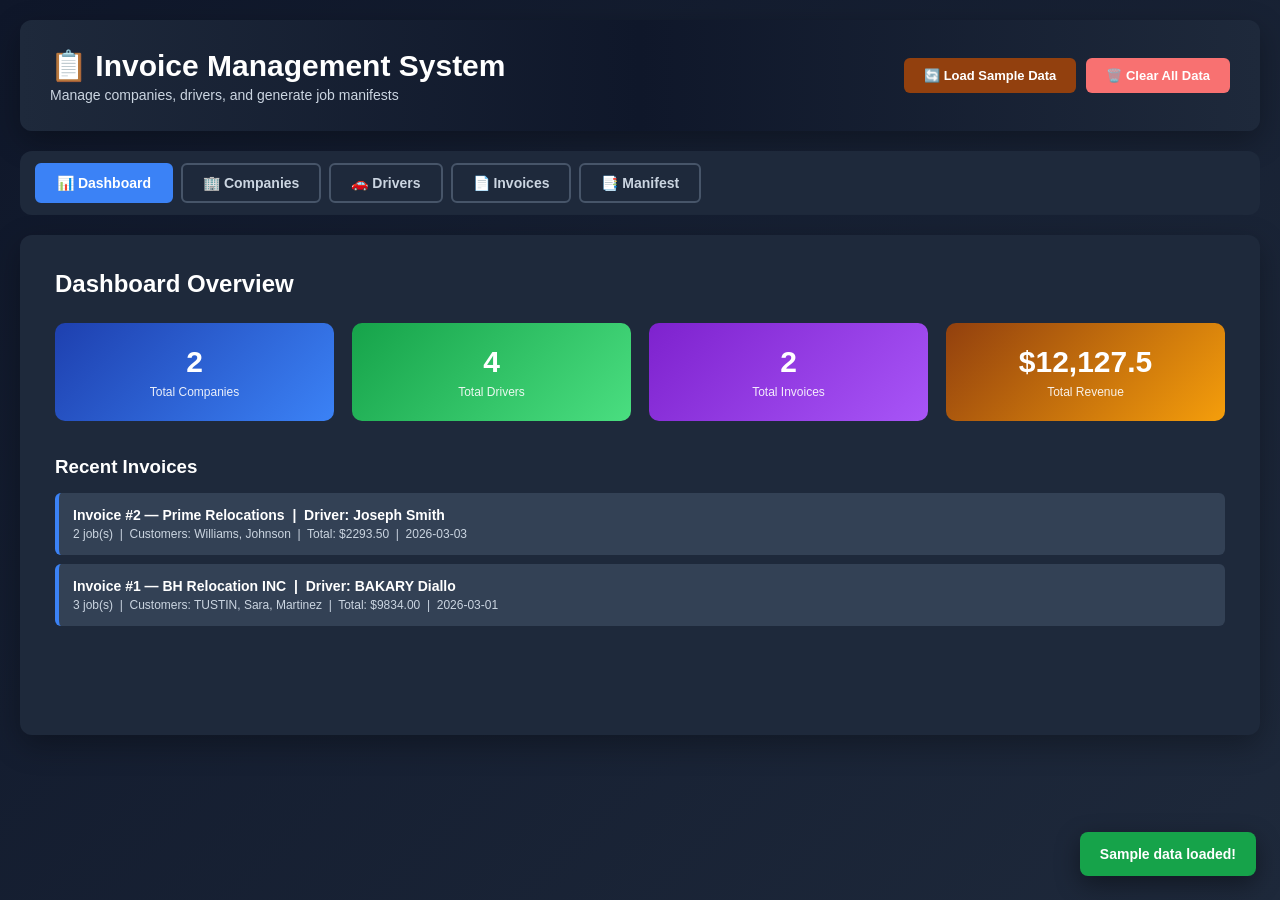
==== commit 80fa94ea: "Convert DEMO to index.html with localStorage, edit/view, toast, print support https://claude.ai/code" ====
--- a/index.html
+++ b/index.html
@@ -3,171 +3,1204 @@
 <head>
     <meta charset="UTF-8">
     <meta name="viewport" content="width=device-width, initial-scale=1.0">
-    <title>Invoice Manager - Moving Company</title>
-    <link rel="stylesheet" href="styles.css">
+    <title>Invoice Management System</title>
+    <style>
+        * { margin: 0; padding: 0; box-sizing: border-box; }
+
+        :root {
+            --bg: #0f172a;
+            --bg2: #1e293b;
+            --bg3: #334155;
+            --border: #475569;
+            --text: #ffffff;
+            --text2: #cbd5e1;
+            --text3: #94a3b8;
+            --blue: #3b82f6;
+            --blue-dark: #1e40af;
+            --green: #4ade80;
+            --green-dark: #16a34a;
+            --red: #f87171;
+            --red-dark: #dc2626;
+            --amber: #f59e0b;
+            --amber-dark: #92400e;
+            --purple: #a855f7;
+            --purple-dark: #7e22ce;
+        }
+
+        body {
+            font-family: 'Segoe UI', Tahoma, Geneva, Verdana, sans-serif;
+            background: linear-gradient(135deg, var(--bg) 0%, var(--bg2) 100%);
+            color: var(--text);
+            min-height: 100vh;
+            padding: 20px;
+        }
+
+        .app-wrapper { max-width: 1300px; margin: 0 auto; }
+
+        /* ── Header ── */
+        .header {
+            background: linear-gradient(to right, var(--bg2), var(--bg), var(--bg2));
+            padding: 28px 30px;
+            border-radius: 12px;
+            margin-bottom: 20px;
+            box-shadow: 0 10px 30px rgba(0,0,0,.3);
+            display: flex;
+            justify-content: space-between;
+            align-items: center;
+            flex-wrap: wrap;
+            gap: 15px;
+        }
+        .header h1 { font-size: 30px; color: var(--text); }
+        .header p  { color: var(--text2); font-size: 14px; margin-top: 4px; }
+        .header-actions { display: flex; gap: 10px; flex-wrap: wrap; }
+
+        /* ── Nav ── */
+        .nav-tabs {
+            display: flex; gap: 8px; margin-bottom: 20px;
+            flex-wrap: wrap; background: var(--bg2);
+            padding: 12px 15px; border-radius: 12px;
+        }
+        .nav-tab {
+            padding: 10px 20px; background: none;
+            border: 2px solid var(--border); color: var(--text2);
+            cursor: pointer; font-size: 14px; font-weight: bold;
+            border-radius: 6px; transition: all .25s;
+        }
+        .nav-tab:hover { color: var(--text); border-color: #64748b; }
+        .nav-tab.active { background: var(--blue); color: #fff; border-color: var(--blue); }
+
+        /* ── Content ── */
+        .content {
+            background: var(--bg2); border-radius: 12px;
+            padding: 35px; box-shadow: 0 10px 30px rgba(0,0,0,.3); min-height: 500px;
+        }
+        .tab-content { display: none; }
+        .tab-content.active { display: block; animation: fadeIn .3s ease; }
+        @keyframes fadeIn { from { opacity: 0; transform: translateY(4px); } to { opacity: 1; transform: none; } }
+
+        /* ── Stats ── */
+        .stats-grid {
+            display: grid;
+            grid-template-columns: repeat(auto-fit, minmax(180px, 1fr));
+            gap: 18px; margin-bottom: 35px;
+        }
+        .stat-card {
+            background: linear-gradient(135deg, var(--blue-dark), var(--blue));
+            padding: 22px; border-radius: 10px; text-align: center;
+            cursor: pointer; transition: transform .25s;
+        }
+        .stat-card:hover { transform: scale(1.04); }
+        .stat-card.green  { background: linear-gradient(135deg, var(--green-dark), var(--green)); }
+        .stat-card.purple { background: linear-gradient(135deg, var(--purple-dark), var(--purple)); }
+        .stat-card.amber  { background: linear-gradient(135deg, var(--amber-dark), var(--amber)); }
+        .stat-value { font-size: 30px; font-weight: bold; margin-bottom: 6px; }
+        .stat-label { font-size: 12px; opacity: .9; }
+
+        /* ── Buttons ── */
+        .btn-row { margin-bottom: 25px; display: flex; gap: 10px; flex-wrap: wrap; align-items: center; }
+        .btn {
+            padding: 10px 20px; border: none; border-radius: 6px;
+            cursor: pointer; font-weight: bold; font-size: 13px; transition: all .25s;
+        }
+        .btn-primary  { background: var(--blue);  color: #fff; }
+        .btn-primary:hover  { background: var(--blue-dark); }
+        .btn-success  { background: var(--green-dark); color: #fff; }
+        .btn-success:hover  { background: #15803d; }
+        .btn-danger   { background: var(--red);   color: #fff; }
+        .btn-danger:hover   { background: var(--red-dark); }
+        .btn-secondary{ background: #475569; color: #fff; }
+        .btn-secondary:hover{ background: #334155; }
+        .btn-amber    { background: var(--amber-dark); color: #fff; }
+        .btn-amber:hover    { background: #78350f; }
+
+        /* ── Tables ── */
+        .table-wrap { overflow-x: auto; border-radius: 8px; border: 1px solid var(--border); margin-bottom: 25px; }
+        table { width: 100%; border-collapse: collapse; font-size: 13.5px; }
+        th { background: var(--bg); padding: 13px 14px; text-align: left; font-weight: bold; color: var(--text2); border-bottom: 2px solid var(--border); white-space: nowrap; }
+        td { padding: 12px 14px; border-bottom: 1px solid var(--bg3); vertical-align: middle; }
+        tr:last-child td { border-bottom: none; }
+        tr:hover { background: var(--bg3); }
+        .action-btns { display: flex; gap: 6px; }
+
+        .btn-xs {
+            padding: 5px 10px; border: none; border-radius: 4px;
+            cursor: pointer; font-size: 12px; font-weight: 600; transition: all .2s;
+        }
+        .btn-xs-edit   { background: #1d4ed8; color: #fff; }
+        .btn-xs-edit:hover   { background: #1e40af; }
+        .btn-xs-view   { background: var(--green-dark); color: #fff; }
+        .btn-xs-view:hover   { background: #15803d; }
+        .btn-xs-delete { background: var(--red); color: #fff; }
+        .btn-xs-delete:hover { background: var(--red-dark); }
+
+        /* ── Forms ── */
+        .form-grid { display: grid; grid-template-columns: repeat(auto-fit, minmax(220px, 1fr)); gap: 18px; margin-bottom: 20px; }
+        .form-group { display: flex; flex-direction: column; }
+        .form-group label { margin-bottom: 6px; font-size: 12px; font-weight: 700; color: var(--text2); text-transform: uppercase; letter-spacing: .04em; }
+        .form-group input,
+        .form-group select,
+        .form-group textarea {
+            padding: 11px 12px; background: var(--bg3);
+            border: 1px solid var(--border); border-radius: 6px;
+            color: var(--text); font-size: 14px; font-family: inherit; transition: border-color .2s;
+        }
+        .form-group input:focus,
+        .form-group select:focus { outline: none; border-color: var(--blue); box-shadow: 0 0 0 3px rgba(59,130,246,.15); }
+        .form-group select option { background: var(--bg3); }
+
+        /* ── Line Items ── */
+        .jobs-section { background: var(--bg); padding: 18px; border-radius: 8px; margin-bottom: 20px; }
+        .jobs-section h4 { color: var(--text2); font-size: 14px; margin-bottom: 12px; }
+        .line-items-scroll { overflow-x: auto; }
+        .line-item-header-row {
+            display: grid;
+            grid-template-columns: 0.7fr 1.2fr 1.2fr 1.2fr 0.65fr 0.65fr 0.8fr 0.85fr 0.85fr 1.3fr 50px;
+            gap: 7px; margin-bottom: 6px; padding: 0 2px;
+            min-width: 950px;
+        }
+        .line-item-header-row span { font-size: 10px; color: var(--text3); font-weight: 700; text-transform: uppercase; letter-spacing: .05em; }
+        .line-item-row {
+            display: grid;
+            grid-template-columns: 0.7fr 1.2fr 1.2fr 1.2fr 0.65fr 0.65fr 0.8fr 0.85fr 0.85fr 1.3fr 50px;
+            gap: 7px; margin-bottom: 7px; align-items: center; min-width: 950px;
+        }
+        .line-item-row input {
+            padding: 9px 8px; background: var(--bg3);
+            border: 1px solid var(--border); border-radius: 4px;
+            color: var(--text); font-size: 12px; width: 100%;
+        }
+        .line-item-row input:focus { outline: none; border-color: var(--blue); }
+        .cell-total {
+            padding: 9px 8px; background: var(--blue-dark); border-radius: 4px;
+            text-align: right; font-weight: bold; font-size: 12px; white-space: nowrap;
+        }
+        .btn-remove {
+            padding: 7px; background: var(--red); color: #fff;
+            border: none; border-radius: 4px; cursor: pointer; font-size: 13px; line-height: 1;
+        }
+        .btn-remove:hover { background: var(--red-dark); }
+
+        /* ── Summary ── */
+        .summary-box { background: linear-gradient(135deg, var(--blue-dark), var(--blue)); padding: 22px; border-radius: 8px; margin-bottom: 20px; }
+        .summary-row { display: flex; justify-content: space-between; padding: 9px 0; border-bottom: 1px solid rgba(255,255,255,.1); font-size: 14px; }
+        .summary-row.total { border-bottom: 2px solid rgba(255,255,255,.2); padding: 13px 0; margin-top: 8px; font-size: 17px; font-weight: bold; }
+
+        /* ── Modal ── */
+        .modal {
+            display: none; position: fixed; inset: 0;
+            background: rgba(0,0,0,.75); z-index: 1000;
+            align-items: center; justify-content: center; padding: 20px;
+        }
+        .modal.active { display: flex; }
+        .modal-box {
+            background: var(--bg2); padding: 30px; border-radius: 12px;
+            width: 100%; max-height: 88vh; overflow-y: auto;
+            border: 1px solid var(--border); box-shadow: 0 25px 60px rgba(0,0,0,.5);
+        }
+        .modal-sm  { max-width: 580px; }
+        .modal-lg  { max-width: 1000px; }
+        .modal-xl  { max-width: 1200px; }
+        .modal-hdr { display: flex; justify-content: space-between; align-items: center; margin-bottom: 22px; padding-bottom: 14px; border-bottom: 1px solid var(--border); }
+        .modal-hdr h2 { font-size: 20px; }
+        .close-btn { background: none; border: none; color: var(--text2); font-size: 26px; cursor: pointer; line-height: 1; }
+        .close-btn:hover { color: var(--text); }
+        .modal-footer { display: flex; gap: 10px; justify-content: flex-end; margin-top: 20px; padding-top: 16px; border-top: 1px solid var(--border); }
+
+        /* ── Manifest ── */
+        .manifest-controls { display: grid; grid-template-columns: 1fr 1fr auto; gap: 15px; margin-bottom: 25px; align-items: flex-end; }
+
+        /* ── Activity ── */
+        .activity-item {
+            background: var(--bg3); padding: 14px; border-radius: 6px;
+            margin-bottom: 9px; border-left: 4px solid var(--blue);
+        }
+        .activity-item:hover { background: #3d5068; }
+        .activity-title { font-weight: bold; color: var(--text); margin-bottom: 4px; font-size: 14px; }
+        .activity-details { font-size: 12px; color: var(--text2); }
+
+        /* ── Empty state ── */
+        .empty { text-align: center; padding: 50px 20px; color: var(--text3); }
+        .empty-icon { font-size: 44px; margin-bottom: 12px; }
+
+        /* ── Messages ── */
+        .toast {
+            position: fixed; bottom: 24px; right: 24px; z-index: 9999;
+            padding: 14px 20px; border-radius: 8px; font-size: 14px; font-weight: 600;
+            box-shadow: 0 8px 24px rgba(0,0,0,.4); display: none;
+            animation: slideUp .3s ease;
+        }
+        @keyframes slideUp { from { opacity: 0; transform: translateY(10px); } to { opacity: 1; transform: none; } }
+        .toast.show { display: block; }
+        .toast.success { background: var(--green-dark); color: #fff; }
+        .toast.error   { background: var(--red-dark); color: #fff; }
+
+        /* ── Invoice View Print ── */
+        .inv-view { background: #fff; color: #111; padding: 28px; border-radius: 6px; font-family: Arial, sans-serif; }
+        .inv-view-hdr { text-align: center; border-bottom: 3px solid #111; padding-bottom: 14px; margin-bottom: 16px; }
+        .inv-view-hdr h2 { font-size: 24px; text-transform: uppercase; letter-spacing: .04em; }
+        .inv-view-hdr p  { font-size: 12px; color: #444; margin-top: 3px; }
+        .inv-meta { display: grid; grid-template-columns: 1fr 1fr; gap: 20px; font-size: 13px; margin-bottom: 18px; }
+        .inv-meta div { line-height: 1.8; }
+        .inv-table { width: 100%; border-collapse: collapse; font-size: 11.5px; margin-bottom: 18px; }
+        .inv-table th { background: #1e293b; color: #fff; padding: 8px 7px; text-align: left; border: 1px solid #555; white-space: nowrap; }
+        .inv-table td { border: 1px solid #bbb; padding: 7px 7px; vertical-align: top; }
+        .inv-table tbody tr:nth-child(even) { background: #f5f8ff; }
+        .inv-total-row td { background: #e8edf5; font-weight: bold; border-top: 2px solid #333; }
+        .inv-summary { margin-left: auto; width: 320px; border: 1px solid #ccc; font-size: 13px; }
+        .inv-summary-row { display: flex; justify-content: space-between; padding: 8px 12px; border-bottom: 1px solid #ddd; }
+        .inv-summary-row:last-child { background: #1e293b; color: #fff; font-size: 15px; font-weight: bold; border-bottom: none; }
+
+        /* ── Responsive ── */
+        @media (max-width: 768px) {
+            body { padding: 12px; }
+            .header { padding: 20px; }
+            .header h1 { font-size: 22px; }
+            .content { padding: 18px; }
+            .stats-grid { grid-template-columns: 1fr 1fr; }
+            .manifest-controls { grid-template-columns: 1fr; }
+            .modal-box { padding: 20px; }
+        }
+
+        /* ── Print ── */
+        @media print {
+            body, .app-wrapper { background: #fff !important; color: #111 !important; padding: 0 !important; }
+            .header, .nav-tabs, .content, .toast, #modalOverlay { display: none !important; }
+            .modal { position: static !important; background: none !important; display: block !important; padding: 0 !important; }
+            .modal-box { box-shadow: none !important; border: none !important; padding: 0 !important; max-height: none !important; overflow: visible !important; }
+            .modal-hdr .close-btn, .modal-footer { display: none !important; }
+            .inv-view { padding: 0 !important; }
+            @page { margin: 1.5cm; }
+        }
+    </style>
 </head>
 <body>
-    <div class="app-container">
-        <!-- Header -->
-        <header class="app-header">
-            <div class="header-content">
-                <div class="header-left">
-                    <h1>Invoice Manager</h1>
-                    <p>Loading Sheets &amp; Invoice Generation for Moving Companies</p>
-                </div>
-                <div class="header-right">
-                    <div class="stat-card">
-                        <p class="stat-value" id="totalSheets">0</p>
-                        <p class="stat-label">Total Sheets</p>
-                    </div>
-                </div>
-            </div>
-        </header>
-
-        <!-- Navigation -->
-        <nav class="app-nav">
-            <button class="nav-btn active" data-tab="dashboard">Dashboard</button>
-            <button class="nav-btn" data-tab="companies">Companies</button>
-            <button class="nav-btn" data-tab="drivers">Drivers</button>
-            <button class="nav-btn" data-tab="jobs">Jobs</button>
-            <button class="nav-btn" data-tab="sheets">Sheets</button>
-        </nav>
-
-        <!-- Main Content -->
-        <main class="app-main">
-
-            <!-- Dashboard Tab -->
-            <div class="tab-content active" id="dashboard">
-                <div class="stats-grid">
-                    <div class="stat-box stat-blue">
-                        <p class="stat-number" id="statCompanies">0</p>
-                        <p class="stat-title">Total Companies</p>
-                    </div>
-                    <div class="stat-box stat-green">
-                        <p class="stat-number" id="statDrivers">0</p>
-                        <p class="stat-title">Total Drivers</p>
-                    </div>
-                    <div class="stat-box stat-purple">
-                        <p class="stat-number" id="statJobs">0</p>
-                        <p class="stat-title">Total Jobs</p>
-                    </div>
-                    <div class="stat-box stat-amber">
-                        <p class="stat-number" id="statSheets">0</p>
-                        <p class="stat-title">Generated Sheets</p>
-                    </div>
-                </div>
-
-                <div class="recent-section">
-                    <h3>Recent Sheets</h3>
-                    <div id="recentInvoices" class="invoice-list">
-                        <!-- Populated by JavaScript -->
-                    </div>
-                </div>
-            </div>
-
-            <!-- Companies Tab -->
-            <div class="tab-content" id="companies">
-                <button class="btn btn-primary" onclick="openModal('company')">+ Add Company</button>
-                <div id="companiesList" class="cards-grid"></div>
-            </div>
-
-            <!-- Drivers Tab -->
-            <div class="tab-content" id="drivers">
-                <button class="btn btn-green" onclick="openModal('driver')">+ Add Driver</button>
-                <div id="driversList" class="cards-grid"></div>
-            </div>
-
-            <!-- Jobs Tab -->
-            <div class="tab-content" id="jobs">
-                <div class="tab-actions">
-                    <button class="btn btn-amber" onclick="openModal('job')">+ Add Job</button>
-                    <div class="filter-row">
-                        <select class="form-select filter-select" id="jobFilterCompany" onchange="onJobFilterChange()">
-                            <option value="">All Companies</option>
-                        </select>
-                        <select class="form-select filter-select" id="jobFilterDriver" onchange="renderJobs()">
-                            <option value="">All Drivers</option>
-                        </select>
-                    </div>
-                </div>
-                <div class="table-wrapper">
-                    <table class="invoices-table">
-                        <thead>
-                            <tr>
-                                <th>Job #</th>
-                                <th>Customer</th>
-                                <th>Company</th>
-                                <th>Driver</th>
-                                <th>CF</th>
-                                <th>Rate</th>
-                                <th>CF Pay</th>
-                                <th>Balance Due</th>
-                                <th>Date</th>
-                                <th>Actions</th>
-                            </tr>
-                        </thead>
-                        <tbody id="jobsTableBody"></tbody>
-                    </table>
-                </div>
-            </div>
-
-            <!-- Sheets Tab -->
-            <div class="tab-content" id="sheets">
-                <button class="btn btn-purple" onclick="openModal('sheet')">+ Generate New Sheet</button>
-                <div class="table-wrapper">
-                    <table class="invoices-table">
-                        <thead>
-                            <tr>
-                                <th>Sheet #</th>
-                                <th>Company</th>
-                                <th>Driver</th>
-                                <th>Template</th>
-                                <th>Jobs</th>
-                                <th>Total</th>
-                                <th>Date</th>
-                                <th>Actions</th>
-                            </tr>
-                        </thead>
-                        <tbody id="sheetsTableBody"></tbody>
-                    </table>
-                </div>
-            </div>
-        </main>
-    </div>
-
-    <!-- General Modal -->
-    <div id="modal" class="modal hidden">
-        <div class="modal-content" id="modalContentWrapper">
-            <div class="modal-header">
-                <h2 id="modalTitle">Add</h2>
-                <button class="close-btn" onclick="closeModal()">&#x2715;</button>
-            </div>
-            <div class="modal-body" id="modalBody"></div>
-            <div class="modal-footer">
-                <button class="btn btn-secondary" onclick="closeModal()">Cancel</button>
-                <button class="btn btn-primary" id="submitBtn" onclick="handleSubmit()">Save</button>
-            </div>
+<div class="app-wrapper">
+
+    <!-- Header -->
+    <div class="header">
+        <div>
+            <h1>📋 Invoice Management System</h1>
+            <p>Manage companies, drivers, and generate job manifests</p>
+        </div>
+        <div class="header-actions">
+            <button class="btn btn-amber" onclick="loadSampleData()">🔄 Load Sample Data</button>
+            <button class="btn btn-danger" onclick="clearAllData()">🗑️ Clear All Data</button>
         </div>
     </div>
 
-    <!-- PDF Preview Modal -->
-    <div id="pdfModal" class="modal hidden">
-        <div class="modal-content modal-large">
-            <div class="modal-header no-print">
-                <h2>Sheet Preview</h2>
-                <button class="close-btn" onclick="closePDFModal()">&#x2715;</button>
-            </div>
-            <div class="modal-body pdf-preview" id="pdfContent"></div>
-            <div class="modal-footer no-print">
-                <button class="btn btn-primary" onclick="printPDF()">Print / Save PDF</button>
-                <button class="btn btn-secondary" onclick="closePDFModal()">Close</button>
-            </div>
+    <!-- Nav -->
+    <div class="nav-tabs">
+        <button class="nav-tab active" data-tab="dashboard">📊 Dashboard</button>
+        <button class="nav-tab" data-tab="companies">🏢 Companies</button>
+        <button class="nav-tab" data-tab="drivers">🚗 Drivers</button>
+        <button class="nav-tab" data-tab="invoices">📄 Invoices</button>
+        <button class="nav-tab" data-tab="manifest">📑 Manifest</button>
+    </div>
+
+    <!-- Content -->
+    <div class="content">
+
+        <!-- DASHBOARD -->
+        <div id="dashboard" class="tab-content active">
+            <h2 style="margin-bottom:25px;">Dashboard Overview</h2>
+            <div class="stats-grid">
+                <div class="stat-card"        onclick="switchTab('companies')"><div class="stat-value" id="statCompanies">0</div><div class="stat-label">Total Companies</div></div>
+                <div class="stat-card green"  onclick="switchTab('drivers')"  ><div class="stat-value" id="statDrivers">0</div><div class="stat-label">Total Drivers</div></div>
+                <div class="stat-card purple" onclick="switchTab('invoices')" ><div class="stat-value" id="statInvoices">0</div><div class="stat-label">Total Invoices</div></div>
+                <div class="stat-card amber"                                   ><div class="stat-value" id="statRevenue">$0</div><div class="stat-label">Total Revenue</div></div>
+            </div>
+            <h3 style="margin-bottom:15px;">Recent Invoices</h3>
+            <div id="recentActivity"></div>
+        </div>
+
+        <!-- COMPANIES -->
+        <div id="companies" class="tab-content">
+            <h2 style="margin-bottom:20px;">Companies</h2>
+            <div class="btn-row">
+                <button class="btn btn-success" onclick="openCompanyModal()">+ Add Company</button>
+            </div>
+            <div class="table-wrap">
+                <table>
+                    <thead><tr><th>Company Name</th><th>Address</th><th>City</th><th>Phone</th><th>DOT #</th><th>MC #</th><th>Actions</th></tr></thead>
+                    <tbody id="companiesTbody"></tbody>
+                </table>
+            </div>
+        </div>
+
+        <!-- DRIVERS -->
+        <div id="drivers" class="tab-content">
+            <h2 style="margin-bottom:20px;">Drivers</h2>
+            <div class="btn-row">
+                <button class="btn btn-success" onclick="openDriverModal()">+ Add Driver</button>
+            </div>
+            <div class="table-wrap">
+                <table>
+                    <thead><tr><th>Full Name</th><th>Company</th><th>Phone</th><th>License #</th><th>Actions</th></tr></thead>
+                    <tbody id="driversTbody"></tbody>
+                </table>
+            </div>
+        </div>
+
+        <!-- INVOICES -->
+        <div id="invoices" class="tab-content">
+            <h2 style="margin-bottom:20px;">Invoices</h2>
+            <div class="btn-row">
+                <button class="btn btn-success" onclick="openInvoiceModal()">+ Create Invoice</button>
+            </div>
+            <div class="table-wrap">
+                <table>
+                    <thead><tr><th>Invoice #</th><th>Company</th><th>Driver</th><th>Jobs</th><th>Subtotal</th><th>Total</th><th>Date</th><th>Actions</th></tr></thead>
+                    <tbody id="invoicesTbody"></tbody>
+                </table>
+            </div>
+        </div>
+
+        <!-- MANIFEST -->
+        <div id="manifest" class="tab-content">
+            <h2 style="margin-bottom:20px;">Delivery Manifest</h2>
+            <div class="manifest-controls">
+                <div class="form-group">
+                    <label>Company</label>
+                    <select id="manifestCompany" onchange="onManifestCompanyChange()">
+                        <option value="">-- Select Company --</option>
+                    </select>
+                </div>
+                <div class="form-group">
+                    <label>Driver</label>
+                    <select id="manifestDriver" onchange="generateManifest()">
+                        <option value="">-- Select Driver --</option>
+                    </select>
+                </div>
+                <button class="btn btn-primary" onclick="window.print()" style="white-space:nowrap;">🖨️ Print / PDF</button>
+            </div>
+            <div id="manifestContainer">
+                <div class="empty"><div class="empty-icon">📑</div><p>Select a company and driver to view the manifest</p></div>
+            </div>
+        </div>
+
+    </div><!-- /content -->
+</div><!-- /app-wrapper -->
+
+<!-- ═══════════════ MODALS ═══════════════ -->
+
+<!-- Company Modal -->
+<div id="companyModal" class="modal">
+    <div class="modal-box modal-sm">
+        <div class="modal-hdr">
+            <h2 id="companyModalTitle">Add Company</h2>
+            <button class="close-btn" onclick="closeModal('companyModal')">&times;</button>
+        </div>
+        <form id="companyForm" onsubmit="saveCompany(event)">
+            <input type="hidden" id="editCompanyId">
+            <div class="form-grid">
+                <div class="form-group"><label>Company Name *</label><input type="text" id="companyName" required placeholder="e.g. BH Relocation INC"></div>
+                <div class="form-group"><label>Phone *</label><input type="text" id="companyPhone" required placeholder="(000) 000-0000"></div>
+            </div>
+            <div class="form-grid">
+                <div class="form-group"><label>Street Address</label><input type="text" id="companyAddress" placeholder="Street address"></div>
+                <div class="form-group"><label>City, State ZIP</label><input type="text" id="companyCity" placeholder="Atlanta, GA 30301"></div>
+            </div>
+            <div class="form-grid">
+                <div class="form-group"><label>US DOT Number</label><input type="text" id="companyDOT" placeholder="DOT #"></div>
+                <div class="form-group"><label>MC / ICC Number</label><input type="text" id="companyMC" placeholder="MC #"></div>
+            </div>
+            <div class="modal-footer">
+                <button type="button" class="btn btn-secondary" onclick="closeModal('companyModal')">Cancel</button>
+                <button type="submit" class="btn btn-primary" id="companySubmitBtn">Save Company</button>
+            </div>
+        </form>
+    </div>
+</div>
+
+<!-- Driver Modal -->
+<div id="driverModal" class="modal">
+    <div class="modal-box modal-sm">
+        <div class="modal-hdr">
+            <h2 id="driverModalTitle">Add Driver</h2>
+            <button class="close-btn" onclick="closeModal('driverModal')">&times;</button>
+        </div>
+        <form id="driverForm" onsubmit="saveDriver(event)">
+            <input type="hidden" id="editDriverId">
+            <div class="form-group" style="margin-bottom:18px;">
+                <label>Company *</label>
+                <select id="driverCompany" required>
+                    <option value="">-- Select Company --</option>
+                </select>
+            </div>
+            <div class="form-grid">
+                <div class="form-group"><label>First Name *</label><input type="text" id="driverFirstName" required placeholder="First name"></div>
+                <div class="form-group"><label>Last Name *</label><input type="text" id="driverLastName" required placeholder="Last name"></div>
+            </div>
+            <div class="form-grid">
+                <div class="form-group"><label>Phone</label><input type="text" id="driverPhone" placeholder="(000) 000-0000"></div>
+                <div class="form-group"><label>License Number</label><input type="text" id="driverLicense" placeholder="License #"></div>
+            </div>
+            <div class="modal-footer">
+                <button type="button" class="btn btn-secondary" onclick="closeModal('driverModal')">Cancel</button>
+                <button type="submit" class="btn btn-primary" id="driverSubmitBtn">Save Driver</button>
+            </div>
+        </form>
+    </div>
+</div>
+
+<!-- Invoice Modal -->
+<div id="invoiceModal" class="modal">
+    <div class="modal-box modal-xl">
+        <div class="modal-hdr">
+            <h2>Create Invoice</h2>
+            <button class="close-btn" onclick="closeModal('invoiceModal')">&times;</button>
+        </div>
+        <form id="invoiceForm" onsubmit="saveInvoice(event)">
+            <div class="form-grid">
+                <div class="form-group">
+                    <label>Company *</label>
+                    <select id="invoiceCompany" onchange="onInvoiceCompanyChange()" required>
+                        <option value="">-- Select Company --</option>
+                    </select>
+                </div>
+                <div class="form-group">
+                    <label>Driver *</label>
+                    <select id="invoiceDriver" required>
+                        <option value="">-- Select Driver --</option>
+                    </select>
+                </div>
+                <div class="form-group">
+                    <label>Invoice Date *</label>
+                    <input type="date" id="invoiceDate" required>
+                </div>
+            </div>
+
+            <div class="jobs-section">
+                <h4>📦 Jobs</h4>
+                <div class="line-items-scroll">
+                    <div class="line-item-header-row">
+                        <span>Job #</span><span>Customer</span><span>From</span><span>To</span>
+                        <span>CF</span><span>Rate</span><span>Total</span>
+                        <span>Bal. Due</span><span>New Bal.</span><span>Remarks</span><span></span>
+                    </div>
+                    <div id="lineItemsContainer"></div>
+                </div>
+                <button type="button" class="btn btn-primary" style="margin-top:10px;" onclick="addJobRow()">+ Add Job</button>
+            </div>
+
+            <div class="summary-box">
+                <div class="summary-row"><span>Subtotal (CF × Rate):</span><span id="invSubtotal">$0.00</span></div>
+                <div class="summary-row"><span>Carrier Fee (10%):</span><span id="invCarrierFee">$0.00</span></div>
+                <div class="summary-row total"><span>TOTAL DUE:</span><span id="invTotal">$0.00</span></div>
+            </div>
+
+            <div class="modal-footer">
+                <button type="button" class="btn btn-secondary" onclick="closeModal('invoiceModal')">Cancel</button>
+                <button type="submit" class="btn btn-success">✔ Save Invoice</button>
+            </div>
+        </form>
+    </div>
+</div>
+
+<!-- Invoice View Modal -->
+<div id="invoiceViewModal" class="modal">
+    <div class="modal-box modal-xl">
+        <div class="modal-hdr">
+            <h2>Invoice Detail</h2>
+            <button class="close-btn" onclick="closeModal('invoiceViewModal')">&times;</button>
+        </div>
+        <div id="invoiceViewContent"></div>
+        <div class="modal-footer">
+            <button class="btn btn-secondary" onclick="closeModal('invoiceViewModal')">Close</button>
+            <button class="btn btn-primary" onclick="window.print()">🖨️ Print</button>
         </div>
     </div>
-
-    <!-- Overlay -->
-    <div id="modalOverlay" class="modal-overlay hidden" onclick="handleOverlayClick()"></div>
-
-    <script src="script.js"></script>
+</div>
+
+<!-- Toast -->
+<div id="toast" class="toast"></div>
+
+<script>
+// ═══════════════════════════════════════════
+// DATA
+// ═══════════════════════════════════════════
+
+let companies = [];
+let drivers   = [];
+let invoices  = [];
+let nextCompanyId = 1;
+let nextDriverId  = 1;
+let nextInvoiceId = 1;
+
+// Working line items for the invoice form
+let jobRows = [emptyJob()];
+
+function emptyJob() {
+    return { jobNumber:'', customerName:'', from:'', to:'', cubicFeet:'', rate:'', balanceDue:'', newBalance:'', remarks:'' };
+}
+
+const SAMPLE = {
+    companies: [
+        { id:1, name:'BH Relocation INC', address:'11723 Amber Park DR Suite 160', city:'Alpharetta, GA 30009', phone:'(770) 123-4567', dotNumber:'2521000', mcNumber:'875158' },
+        { id:2, name:'Prime Relocations',  address:'5695 Oakbrook Parkway, Suite D', city:'Norcross, GA 30093',  phone:'(770) 954-7095', dotNumber:'806005',  mcNumber:'358641'  }
+    ],
+    drivers: [
+        { id:1, companyId:1, firstName:'BAKARY',  lastName:'Diallo',  phone:'(770) 555-0001', license:'DL001' },
+        { id:2, companyId:1, firstName:'JOHN',    lastName:'Doe',     phone:'(770) 555-0002', license:'DL002' },
+        { id:3, companyId:2, firstName:'Joseph',  lastName:'Smith',   phone:'(770) 555-0003', license:'DL003' },
+        { id:4, companyId:2, firstName:'Ahmed',   lastName:'Hassan',  phone:'(404) 555-0004', license:'DL004' }
+    ],
+    invoices: [
+        {
+            id:1, companyId:1, driverId:1, date:'2026-03-01',
+            lineItems: [
+                { jobNumber:'J001', customerName:'TUSTIN',   from:'Atlanta, GA',  to:'Miami, FL',   cubicFeet:200,  rate:2.50, balanceDue:100, newBalance:0,   remarks:''              },
+                { jobNumber:'J002', customerName:'Sara',     from:'Norcross, GA', to:'Tampa, FL',   cubicFeet:3200, rate:2.00, balanceDue:500, newBalance:200, remarks:'Paid partial'  },
+                { jobNumber:'J003', customerName:'Martinez', from:'Atlanta, GA',  to:'Orlando, FL', cubicFeet:800,  rate:1.80, balanceDue:0,   newBalance:0,   remarks:'Fully paid'    }
+            ],
+            subtotal:8940, carrierFee:894, total:9834
+        },
+        {
+            id:2, companyId:2, driverId:3, date:'2026-03-03',
+            lineItems: [
+                { jobNumber:'P001', customerName:'Williams', from:'Norcross, GA', to:'Dallas, TX',  cubicFeet:1500, rate:0.55, balanceDue:300, newBalance:150, remarks:'Fragile items' },
+                { jobNumber:'P002', customerName:'Johnson',  from:'Atlanta, GA',  to:'Houston, TX', cubicFeet:2100, rate:0.60, balanceDue:450, newBalance:0,   remarks:''              }
+            ],
+            subtotal:2085, carrierFee:208.5, total:2293.5
+        }
+    ],
+    nextCompanyId: 3, nextDriverId: 5, nextInvoiceId: 3
+};
+
+// ═══════════════════════════════════════════
+// STORAGE
+// ═══════════════════════════════════════════
+
+function save() {
+    try {
+        localStorage.setItem('ims_data', JSON.stringify({ companies, drivers, invoices, nextCompanyId, nextDriverId, nextInvoiceId }));
+    } catch(e) {}
+}
+
+function load() {
+    try {
+        const raw = localStorage.getItem('ims_data');
+        if (!raw) return false;
+        const d = JSON.parse(raw);
+        companies     = d.companies     || [];
+        drivers       = d.drivers       || [];
+        invoices      = d.invoices      || [];
+        nextCompanyId = d.nextCompanyId || 1;
+        nextDriverId  = d.nextDriverId  || 1;
+        nextInvoiceId = d.nextInvoiceId || 1;
+        return true;
+    } catch(e) { return false; }
+}
+
+function loadSampleData() {
+    if (companies.length || drivers.length || invoices.length) {
+        if (!confirm('This will replace all current data with sample data. Continue?')) return;
+    }
+    companies     = JSON.parse(JSON.stringify(SAMPLE.companies));
+    drivers       = JSON.parse(JSON.stringify(SAMPLE.drivers));
+    invoices      = JSON.parse(JSON.stringify(SAMPLE.invoices));
+    nextCompanyId = SAMPLE.nextCompanyId;
+    nextDriverId  = SAMPLE.nextDriverId;
+    nextInvoiceId = SAMPLE.nextInvoiceId;
+    save();
+    renderAll();
+    toast('Sample data loaded!', 'success');
+}
+
+function clearAllData() {
+    if (!confirm('Delete ALL data? This cannot be undone.')) return;
+    companies = []; drivers = []; invoices = [];
+    nextCompanyId = nextDriverId = nextInvoiceId = 1;
+    save();
+    renderAll();
+    toast('All data cleared.', 'success');
+}
+
+// ═══════════════════════════════════════════
+// NAVIGATION
+// ═══════════════════════════════════════════
+
+document.querySelectorAll('.nav-tab').forEach(btn => {
+    btn.addEventListener('click', () => switchTab(btn.dataset.tab, btn));
+});
+
+function switchTab(name, btn) {
+    document.querySelectorAll('.tab-content').forEach(t => t.classList.remove('active'));
+    document.querySelectorAll('.nav-tab').forEach(b => b.classList.remove('active'));
+    document.getElementById(name).classList.add('active');
+    (btn || document.querySelector(`[data-tab="${name}"]`))?.classList.add('active');
+    if (name === 'manifest') populateManifestCompanies();
+}
+
+// ═══════════════════════════════════════════
+// RENDER ALL
+// ═══════════════════════════════════════════
+
+function renderAll() {
+    renderDashboard();
+    renderCompanies();
+    renderDrivers();
+    renderInvoices();
+    populateManifestCompanies();
+}
+
+// ═══════════════════════════════════════════
+// DASHBOARD
+// ═══════════════════════════════════════════
+
+function renderDashboard() {
+    document.getElementById('statCompanies').textContent = companies.length;
+    document.getElementById('statDrivers').textContent   = drivers.length;
+    document.getElementById('statInvoices').textContent  = invoices.length;
+    document.getElementById('statRevenue').textContent   = '$' + invoices.reduce((s, i) => s + (i.total || 0), 0).toLocaleString();
+
+    const el = document.getElementById('recentActivity');
+    if (!invoices.length) {
+        el.innerHTML = '<div class="empty"><div class="empty-icon">📄</div><p>No invoices yet — create one in the Invoices tab</p></div>';
+        return;
+    }
+    el.innerHTML = invoices.slice().reverse().slice(0, 6).map(inv => {
+        const co = companies.find(c => c.id === inv.companyId);
+        const dr = drivers.find(d => d.id === inv.driverId);
+        const jobs = (inv.lineItems || []).length;
+        const customers = [...new Set((inv.lineItems || []).map(j => j.customerName).filter(Boolean))].join(', ') || '—';
+        return `
+            <div class="activity-item" onclick="viewInvoice(${inv.id})" style="cursor:pointer;">
+                <div class="activity-title">Invoice #${inv.id} &mdash; ${co?.name || '?'} &nbsp;|&nbsp; Driver: ${dr ? dr.firstName + ' ' + dr.lastName : '?'}</div>
+                <div class="activity-details">${jobs} job(s) &nbsp;|&nbsp; Customers: ${customers} &nbsp;|&nbsp; Total: $${(inv.total || 0).toFixed(2)} &nbsp;|&nbsp; ${inv.date}</div>
+            </div>`;
+    }).join('');
+}
+
+// ═══════════════════════════════════════════
+// COMPANIES
+// ═══════════════════════════════════════════
+
+function renderCompanies() {
+    const tb = document.getElementById('companiesTbody');
+    if (!companies.length) {
+        tb.innerHTML = '<tr><td colspan="7" class="empty">No companies yet. Click "+ Add Company" to start.</td></tr>';
+        return;
+    }
+    tb.innerHTML = companies.map(c => `
+        <tr>
+            <td><strong>${c.name}</strong></td>
+            <td>${c.address || '—'}</td>
+            <td>${c.city || '—'}</td>
+            <td>${c.phone}</td>
+            <td>${c.dotNumber || '—'}</td>
+            <td>${c.mcNumber || '—'}</td>
+            <td><div class="action-btns">
+                <button class="btn-xs btn-xs-edit"   onclick="openCompanyModal(${c.id})">✏️ Edit</button>
+                <button class="btn-xs btn-xs-delete" onclick="deleteCompany(${c.id})">🗑️ Delete</button>
+            </div></td>
+        </tr>`).join('');
+}
+
+function openCompanyModal(id) {
+    const form = document.getElementById('companyForm');
+    form.reset();
+    document.getElementById('editCompanyId').value = '';
+    document.getElementById('companyModalTitle').textContent = 'Add Company';
+    document.getElementById('companySubmitBtn').textContent  = 'Save Company';
+
+    if (id) {
+        const c = companies.find(x => x.id === id);
+        if (!c) return;
+        document.getElementById('editCompanyId').value = id;
+        document.getElementById('companyName').value    = c.name;
+        document.getElementById('companyPhone').value   = c.phone;
+        document.getElementById('companyAddress').value = c.address || '';
+        document.getElementById('companyCity').value    = c.city    || '';
+        document.getElementById('companyDOT').value     = c.dotNumber || '';
+        document.getElementById('companyMC').value      = c.mcNumber  || '';
+        document.getElementById('companyModalTitle').textContent = 'Edit Company';
+        document.getElementById('companySubmitBtn').textContent  = 'Update Company';
+    }
+    document.getElementById('companyModal').classList.add('active');
+}
+
+function saveCompany(e) {
+    e.preventDefault();
+    const editId = parseInt(document.getElementById('editCompanyId').value) || null;
+    const data = {
+        name:      document.getElementById('companyName').value.trim(),
+        phone:     document.getElementById('companyPhone').value.trim(),
+        address:   document.getElementById('companyAddress').value.trim(),
+        city:      document.getElementById('companyCity').value.trim(),
+        dotNumber: document.getElementById('companyDOT').value.trim(),
+        mcNumber:  document.getElementById('companyMC').value.trim(),
+    };
+    if (editId) {
+        Object.assign(companies.find(c => c.id === editId), data);
+        toast('Company updated!', 'success');
+    } else {
+        companies.push({ id: nextCompanyId++, ...data });
+        toast('Company added!', 'success');
+    }
+    save(); renderCompanies(); renderDashboard();
+    closeModal('companyModal');
+}
+
+function deleteCompany(id) {
+    if (!confirm('Delete this company? Associated drivers and invoices will still exist.')) return;
+    companies = companies.filter(c => c.id !== id);
+    save(); renderCompanies(); renderDashboard();
+    toast('Company deleted.', 'success');
+}
+
+// ═══════════════════════════════════════════
+// DRIVERS
+// ═══════════════════════════════════════════
+
+function renderDrivers() {
+    const tb = document.getElementById('driversTbody');
+    if (!drivers.length) {
+        tb.innerHTML = '<tr><td colspan="5" class="empty">No drivers yet. Click "+ Add Driver" to start.</td></tr>';
+        return;
+    }
+    tb.innerHTML = drivers.map(d => {
+        const co = companies.find(c => c.id === d.companyId);
+        return `
+            <tr>
+                <td><strong>${d.firstName} ${d.lastName}</strong></td>
+                <td>${co?.name || '—'}</td>
+                <td>${d.phone || '—'}</td>
+                <td>${d.license || '—'}</td>
+                <td><div class="action-btns">
+                    <button class="btn-xs btn-xs-edit"   onclick="openDriverModal(${d.id})">✏️ Edit</button>
+                    <button class="btn-xs btn-xs-delete" onclick="deleteDriver(${d.id})">🗑️ Delete</button>
+                </div></td>
+            </tr>`;
+    }).join('');
+}
+
+function openDriverModal(id) {
+    const form = document.getElementById('driverForm');
+    form.reset();
+    document.getElementById('editDriverId').value = '';
+    document.getElementById('driverModalTitle').textContent = 'Add Driver';
+    document.getElementById('driverSubmitBtn').textContent  = 'Save Driver';
+
+    // Populate company dropdown
+    const sel = document.getElementById('driverCompany');
+    sel.innerHTML = '<option value="">-- Select Company --</option>' +
+        companies.map(c => `<option value="${c.id}">${c.name}</option>`).join('');
+
+    if (id) {
+        const d = drivers.find(x => x.id === id);
+        if (!d) return;
+        document.getElementById('editDriverId').value      = id;
+        document.getElementById('driverCompany').value     = d.companyId;
+        document.getElementById('driverFirstName').value   = d.firstName;
+        document.getElementById('driverLastName').value    = d.lastName;
+        document.getElementById('driverPhone').value       = d.phone    || '';
+        document.getElementById('driverLicense').value     = d.license  || '';
+        document.getElementById('driverModalTitle').textContent = 'Edit Driver';
+        document.getElementById('driverSubmitBtn').textContent  = 'Update Driver';
+    }
+    document.getElementById('driverModal').classList.add('active');
+}
+
+function saveDriver(e) {
+    e.preventDefault();
+    const editId = parseInt(document.getElementById('editDriverId').value) || null;
+    const data = {
+        companyId: parseInt(document.getElementById('driverCompany').value),
+        firstName: document.getElementById('driverFirstName').value.trim(),
+        lastName:  document.getElementById('driverLastName').value.trim(),
+        phone:     document.getElementById('driverPhone').value.trim(),
+        license:   document.getElementById('driverLicense').value.trim(),
+    };
+    if (editId) {
+        Object.assign(drivers.find(d => d.id === editId), data);
+        toast('Driver updated!', 'success');
+    } else {
+        drivers.push({ id: nextDriverId++, ...data });
+        toast('Driver added!', 'success');
+    }
+    save(); renderDrivers(); renderDashboard();
+    closeModal('driverModal');
+}
+
+function deleteDriver(id) {
+    if (!confirm('Delete this driver?')) return;
+    drivers = drivers.filter(d => d.id !== id);
+    save(); renderDrivers(); renderDashboard();
+    toast('Driver deleted.', 'success');
+}
+
+// ═══════════════════════════════════════════
+// INVOICES
+// ═══════════════════════════════════════════
+
+function renderInvoices() {
+    const tb = document.getElementById('invoicesTbody');
+    if (!invoices.length) {
+        tb.innerHTML = '<tr><td colspan="8" class="empty">No invoices yet. Click "+ Create Invoice" to start.</td></tr>';
+        return;
+    }
+    tb.innerHTML = invoices.map(inv => {
+        const co = companies.find(c => c.id === inv.companyId);
+        const dr = drivers.find(d => d.id === inv.driverId);
+        const n  = (inv.lineItems || []).length;
+        return `
+            <tr>
+                <td><strong>#${inv.id}</strong></td>
+                <td>${co?.name || '?'}</td>
+                <td>${dr ? dr.firstName + ' ' + dr.lastName : '?'}</td>
+                <td>${n} job${n !== 1 ? 's' : ''}</td>
+                <td>$${(inv.subtotal || 0).toFixed(2)}</td>
+                <td><strong>$${(inv.total || 0).toFixed(2)}</strong></td>
+                <td>${inv.date}</td>
+                <td><div class="action-btns">
+                    <button class="btn-xs btn-xs-view"   onclick="viewInvoice(${inv.id})">👁️ View</button>
+                    <button class="btn-xs btn-xs-delete" onclick="deleteInvoice(${inv.id})">🗑️ Delete</button>
+                </div></td>
+            </tr>`;
+    }).join('');
+}
+
+function openInvoiceModal() {
+    document.getElementById('invoiceForm').reset();
+    document.getElementById('invoiceDate').valueAsDate = new Date();
+
+    // Populate company dropdown
+    const sel = document.getElementById('invoiceCompany');
+    sel.innerHTML = '<option value="">-- Select Company --</option>' +
+        companies.map(c => `<option value="${c.id}">${c.name}</option>`).join('');
+    document.getElementById('invoiceDriver').innerHTML = '<option value="">-- Select Company first --</option>';
+
+    jobRows = [emptyJob()];
+    renderJobRows();
+    document.getElementById('invoiceModal').classList.add('active');
+}
+
+function onInvoiceCompanyChange() {
+    const cid = parseInt(document.getElementById('invoiceCompany').value);
+    const sel  = document.getElementById('invoiceDriver');
+    const list = drivers.filter(d => d.companyId === cid);
+    sel.innerHTML = '<option value="">-- Select Driver --</option>' +
+        list.map(d => `<option value="${d.id}">${d.firstName} ${d.lastName}</option>`).join('');
+}
+
+function addJobRow() {
+    jobRows.push(emptyJob());
+    renderJobRows();
+}
+
+function removeJobRow(idx) {
+    if (jobRows.length === 1) return;
+    jobRows.splice(idx, 1);
+    renderJobRows();
+}
+
+function setJobField(idx, field, val) {
+    const num = ['cubicFeet','rate','balanceDue','newBalance'];
+    jobRows[idx][field] = num.includes(field) ? (parseFloat(val) || 0) : val;
+    if (field === 'cubicFeet' || field === 'rate') renderJobRows(); // refresh total cell
+    else updateInvSummary();
+}
+
+function renderJobRows() {
+    document.getElementById('lineItemsContainer').innerHTML = jobRows.map((r, i) => {
+        const total = ((r.cubicFeet || 0) * (r.rate || 0)).toFixed(2);
+        return `
+        <div class="line-item-row">
+            <input type="text"   placeholder="Job #"     value="${esc(r.jobNumber)}"    onchange="setJobField(${i},'jobNumber',this.value)">
+            <input type="text"   placeholder="Customer"  value="${esc(r.customerName)}" onchange="setJobField(${i},'customerName',this.value)">
+            <input type="text"   placeholder="From"      value="${esc(r.from)}"         onchange="setJobField(${i},'from',this.value)">
+            <input type="text"   placeholder="To"        value="${esc(r.to)}"           onchange="setJobField(${i},'to',this.value)">
+            <input type="number" placeholder="CF"        value="${r.cubicFeet || ''}"   onchange="setJobField(${i},'cubicFeet',this.value)">
+            <input type="number" placeholder="Rate"      value="${r.rate || ''}"   step="0.01" onchange="setJobField(${i},'rate',this.value)">
+            <div class="cell-total">$${total}</div>
+            <input type="number" placeholder="Bal Due"   value="${r.balanceDue || ''}"  step="0.01" onchange="setJobField(${i},'balanceDue',this.value)">
+            <input type="number" placeholder="New Bal"   value="${r.newBalance || ''}"  step="0.01" onchange="setJobField(${i},'newBalance',this.value)">
+            <input type="text"   placeholder="Remarks"   value="${esc(r.remarks)}"      onchange="setJobField(${i},'remarks',this.value)">
+            ${jobRows.length > 1
+                ? `<button type="button" class="btn-remove" onclick="removeJobRow(${i})">&#x2715;</button>`
+                : '<div></div>'}
+        </div>`;
+    }).join('');
+    updateInvSummary();
+}
+
+function updateInvSummary() {
+    const sub = jobRows.reduce((s, r) => s + (r.cubicFeet || 0) * (r.rate || 0), 0);
+    const fee = sub * 0.1;
+    document.getElementById('invSubtotal').textContent   = '$' + sub.toFixed(2);
+    document.getElementById('invCarrierFee').textContent = '$' + fee.toFixed(2);
+    document.getElementById('invTotal').textContent      = '$' + (sub + fee).toFixed(2);
+}
+
+function saveInvoice(e) {
+    e.preventDefault();
+    const cid = parseInt(document.getElementById('invoiceCompany').value);
+    const did = parseInt(document.getElementById('invoiceDriver').value);
+    if (!cid || !did) { toast('Please select company and driver.', 'error'); return; }
+    if (!jobRows.some(r => r.customerName || r.jobNumber)) { toast('Add at least one job.', 'error'); return; }
+
+    const sub = jobRows.reduce((s, r) => s + (r.cubicFeet || 0) * (r.rate || 0), 0);
+    const fee = sub * 0.1;
+    invoices.push({
+        id:        nextInvoiceId++,
+        companyId: cid,
+        driverId:  did,
+        date:      document.getElementById('invoiceDate').value,
+        lineItems: JSON.parse(JSON.stringify(jobRows)),
+        subtotal:  sub,
+        carrierFee: fee,
+        total:     sub + fee
+    });
+    save(); renderInvoices(); renderDashboard();
+    closeModal('invoiceModal');
+    toast('Invoice saved!', 'success');
+}
+
+function deleteInvoice(id) {
+    if (!confirm('Delete this invoice?')) return;
+    invoices = invoices.filter(i => i.id !== id);
+    save(); renderInvoices(); renderDashboard();
+    toast('Invoice deleted.', 'success');
+}
+
+// ═══════════════════════════════════════════
+// INVOICE VIEW
+// ═══════════════════════════════════════════
+
+function viewInvoice(id) {
+    const inv = invoices.find(i => i.id === id);
+    if (!inv) return;
+    const co = companies.find(c => c.id === inv.companyId) || {};
+    const dr = drivers.find(d => d.id === inv.driverId)    || {};
+    const jobs = inv.lineItems || [];
+    const totalCF  = jobs.reduce((s, j) => s + (j.cubicFeet || 0), 0);
+
+    const rows = jobs.map(j => `
+        <tr>
+            <td>${j.jobNumber || ''}</td>
+            <td>${j.customerName || ''}</td>
+            <td>${j.from || ''}</td>
+            <td>${j.to || ''}</td>
+            <td>${j.cubicFeet || 0}</td>
+            <td>$${parseFloat(j.rate || 0).toFixed(2)}</td>
+            <td>$${((j.cubicFeet || 0) * (j.rate || 0)).toFixed(2)}</td>
+            <td>$${parseFloat(j.balanceDue || 0).toFixed(2)}</td>
+            <td>$${parseFloat(j.newBalance || 0).toFixed(2)}</td>
+            <td>${j.remarks || ''}</td>
+        </tr>`).join('');
+
+    document.getElementById('invoiceViewContent').innerHTML = `
+        <div class="inv-view">
+            <div class="inv-view-hdr">
+                <h2>${co.name || 'Company'}</h2>
+                <p>${co.address || ''}${co.city ? ', ' + co.city : ''}</p>
+                <p>US DOT: ${co.dotNumber || '—'} &nbsp;&nbsp; MC/ICC: ${co.mcNumber || '—'} &nbsp;&nbsp; Tel: ${co.phone || '—'}</p>
+            </div>
+            <div class="inv-meta">
+                <div>
+                    <strong>Invoice #:</strong> ${inv.id}<br>
+                    <strong>Date:</strong> ${inv.date}<br>
+                    <strong>Driver:</strong> ${dr.firstName || ''} ${dr.lastName || ''}<br>
+                    <strong>Phone:</strong> ${dr.phone || '—'}
+                </div>
+                <div>
+                    <strong>Total Jobs:</strong> ${jobs.length}<br>
+                    <strong>Total CF:</strong> ${totalCF}<br>
+                    <strong>Subtotal:</strong> $${(inv.subtotal || 0).toFixed(2)}<br>
+                    <strong>Carrier Fee (10%):</strong> $${(inv.carrierFee || 0).toFixed(2)}
+                </div>
+            </div>
+            <div style="overflow-x:auto;">
+            <table class="inv-table">
+                <thead><tr>
+                    <th>Job #</th><th>Customer</th><th>From</th><th>To</th>
+                    <th>CF</th><th>Rate</th><th>Total</th>
+                    <th>Bal. Due</th><th>New Bal.</th><th>Remarks</th>
+                </tr></thead>
+                <tbody>
+                    ${rows}
+                    <tr class="inv-total-row">
+                        <td colspan="4"><strong>TOTALS</strong></td>
+                        <td><strong>${totalCF}</strong></td>
+                        <td></td>
+                        <td><strong>$${(inv.subtotal || 0).toFixed(2)}</strong></td>
+                        <td></td><td></td><td></td>
+                    </tr>
+                </tbody>
+            </table>
+            </div>
+            <div class="inv-summary" style="margin-top:20px;">
+                <div class="inv-summary-row"><span>Subtotal:</span><span>$${(inv.subtotal || 0).toFixed(2)}</span></div>
+                <div class="inv-summary-row"><span>Carrier Fee (10%):</span><span>$${(inv.carrierFee || 0).toFixed(2)}</span></div>
+                <div class="inv-summary-row"><span>TOTAL DUE:</span><span>$${(inv.total || 0).toFixed(2)}</span></div>
+            </div>
+            <div style="display:flex;gap:40px;margin-top:40px;">
+                <div style="flex:1;border-top:2px solid #333;padding-top:6px;font-size:12px;color:#555;">Driver Signature</div>
+                <div style="flex:0.5;border-top:2px solid #333;padding-top:6px;font-size:12px;color:#555;">Date</div>
+            </div>
+        </div>`;
+    document.getElementById('invoiceViewModal').classList.add('active');
+}
+
+// ═══════════════════════════════════════════
+// MANIFEST
+// ═══════════════════════════════════════════
+
+function populateManifestCompanies() {
+    const sel = document.getElementById('manifestCompany');
+    const cur = sel.value;
+    sel.innerHTML = '<option value="">-- Select Company --</option>' +
+        companies.map(c => `<option value="${c.id}" ${c.id == cur ? 'selected' : ''}>${c.name}</option>`).join('');
+    if (cur) onManifestCompanyChange();
+}
+
+function onManifestCompanyChange() {
+    const cid = parseInt(document.getElementById('manifestCompany').value);
+    const sel  = document.getElementById('manifestDriver');
+    sel.innerHTML = '<option value="">-- Select Driver --</option>' +
+        drivers.filter(d => d.companyId === cid)
+               .map(d => `<option value="${d.id}">${d.firstName} ${d.lastName}</option>`).join('');
+    document.getElementById('manifestContainer').innerHTML =
+        '<div class="empty"><div class="empty-icon">📑</div><p>Now select a driver</p></div>';
+}
+
+function generateManifest() {
+    const cid = parseInt(document.getElementById('manifestCompany').value);
+    const did = parseInt(document.getElementById('manifestDriver').value);
+    const el  = document.getElementById('manifestContainer');
+
+    if (!cid || !did) {
+        el.innerHTML = '<div class="empty"><div class="empty-icon">📑</div><p>Select company and driver</p></div>';
+        return;
+    }
+
+    const co = companies.find(c => c.id === cid);
+    const dr = drivers.find(d => d.id === did);
+    const driverInvoices = invoices.filter(i => i.companyId === cid && i.driverId === did);
+
+    if (!driverInvoices.length) {
+        el.innerHTML = '<div class="empty"><div class="empty-icon">📋</div><p>No invoices found for this driver under this company</p></div>';
+        return;
+    }
+
+    const allJobs = [];
+    let totalCF = 0, totalAmt = 0, totalBal = 0;
+    driverInvoices.forEach(inv => {
+        (inv.lineItems || []).forEach(j => {
+            allJobs.push({ ...j, invoiceId: inv.id, date: inv.date });
+            totalCF  += (j.cubicFeet || 0);
+            totalAmt += (j.cubicFeet || 0) * (j.rate || 0);
+            totalBal += (j.balanceDue || 0);
+        });
+    });
+
+    el.innerHTML = `
+        <div class="manifest-display" style="background:#fff;color:#111;padding:28px;border-radius:8px;border:2px solid #333;">
+            <div style="text-align:center;border-bottom:3px solid #111;padding-bottom:14px;margin-bottom:16px;">
+                <div style="font-size:26px;font-weight:bold;text-transform:uppercase;letter-spacing:.04em;">${co.name}</div>
+                <div style="font-size:12px;color:#444;margin-top:4px;">${co.address || ''}, ${co.city || ''}</div>
+                <div style="font-size:12px;color:#444;margin-top:2px;">US DOT: <strong>${co.dotNumber || '—'}</strong> &nbsp;&nbsp; MC/ICC: <strong>${co.mcNumber || '—'}</strong> &nbsp;&nbsp; Tel: <strong>${co.phone || '—'}</strong></div>
+            </div>
+
+            <div style="display:grid;grid-template-columns:1fr 1fr;gap:20px;font-size:13px;margin-bottom:18px;padding-bottom:14px;border-bottom:1px solid #ddd;">
+                <div>
+                    <div><strong>Driver:</strong> ${dr.firstName} ${dr.lastName}</div>
+                    <div><strong>Phone:</strong> ${dr.phone || '—'}</div>
+                </div>
+                <div>
+                    <div><strong>Date Generated:</strong> ${new Date().toLocaleDateString()}</div>
+                    <div><strong>Total Invoices:</strong> ${driverInvoices.length}</div>
+                </div>
+            </div>
+
+            <div style="overflow-x:auto;">
+            <table style="width:100%;border-collapse:collapse;font-size:12px;margin-bottom:18px;">
+                <thead>
+                    <tr>
+                        <th style="background:#1e293b;color:#fff;padding:9px 8px;border:1px solid #555;white-space:nowrap;">Job #</th>
+                        <th style="background:#1e293b;color:#fff;padding:9px 8px;border:1px solid #555;white-space:nowrap;">Customer</th>
+                        <th style="background:#1e293b;color:#fff;padding:9px 8px;border:1px solid #555;white-space:nowrap;">From</th>
+                        <th style="background:#1e293b;color:#fff;padding:9px 8px;border:1px solid #555;white-space:nowrap;">To</th>
+                        <th style="background:#1e293b;color:#fff;padding:9px 8px;border:1px solid #555;white-space:nowrap;">CF</th>
+                        <th style="background:#1e293b;color:#fff;padding:9px 8px;border:1px solid #555;white-space:nowrap;">Rate</th>
+                        <th style="background:#1e293b;color:#fff;padding:9px 8px;border:1px solid #555;white-space:nowrap;">Total</th>
+                        <th style="background:#1e293b;color:#fff;padding:9px 8px;border:1px solid #555;white-space:nowrap;">Bal. Due</th>
+                        <th style="background:#1e293b;color:#fff;padding:9px 8px;border:1px solid #555;white-space:nowrap;">New Balance</th>
+                        <th style="background:#1e293b;color:#fff;padding:9px 8px;border:1px solid #555;white-space:nowrap;">Remarks</th>
+                    </tr>
+                </thead>
+                <tbody>
+                    ${allJobs.map((j, i) => `
+                    <tr style="${i % 2 === 1 ? 'background:#f5f8ff;' : ''}">
+                        <td style="border:1px solid #bbb;padding:8px;">${j.jobNumber || ''}</td>
+                        <td style="border:1px solid #bbb;padding:8px;">${j.customerName || ''}</td>
+                        <td style="border:1px solid #bbb;padding:8px;">${j.from || ''}</td>
+                        <td style="border:1px solid #bbb;padding:8px;">${j.to || ''}</td>
+                        <td style="border:1px solid #bbb;padding:8px;">${j.cubicFeet || 0}</td>
+                        <td style="border:1px solid #bbb;padding:8px;">$${parseFloat(j.rate || 0).toFixed(2)}</td>
+                        <td style="border:1px solid #bbb;padding:8px;font-weight:bold;">$${((j.cubicFeet || 0) * (j.rate || 0)).toFixed(2)}</td>
+                        <td style="border:1px solid #bbb;padding:8px;">$${parseFloat(j.balanceDue || 0).toFixed(2)}</td>
+                        <td style="border:1px solid #bbb;padding:8px;">$${parseFloat(j.newBalance || 0).toFixed(2)}</td>
+                        <td style="border:1px solid #bbb;padding:8px;">${j.remarks || ''}</td>
+                    </tr>`).join('')}
+                    <tr style="background:#e8edf5;font-weight:bold;border-top:2px solid #333;">
+                        <td colspan="4" style="border:1px solid #bbb;padding:8px;">TOTALS</td>
+                        <td style="border:1px solid #bbb;padding:8px;">${totalCF}</td>
+                        <td style="border:1px solid #bbb;padding:8px;"></td>
+                        <td style="border:1px solid #bbb;padding:8px;">$${totalAmt.toFixed(2)}</td>
+                        <td style="border:1px solid #bbb;padding:8px;">$${totalBal.toFixed(2)}</td>
+                        <td colspan="2" style="border:1px solid #bbb;padding:8px;"></td>
+                    </tr>
+                </tbody>
+            </table>
+            </div>
+
+            <div style="display:flex;gap:50px;margin-top:40px;">
+                <div style="flex:1;border-top:2px solid #333;padding-top:6px;font-size:12px;color:#555;">Driver Signature</div>
+                <div style="flex:0.4;border-top:2px solid #333;padding-top:6px;font-size:12px;color:#555;">Date</div>
+            </div>
+        </div>`;
+}
+
+// ═══════════════════════════════════════════
+// MODAL HELPERS
+// ═══════════════════════════════════════════
+
+function closeModal(id) {
+    document.getElementById(id).classList.remove('active');
+}
+
+// Close on overlay click
+document.querySelectorAll('.modal').forEach(m => {
+    m.addEventListener('click', e => { if (e.target === m) m.classList.remove('active'); });
+});
+
+// ═══════════════════════════════════════════
+// UTILITIES
+// ═══════════════════════════════════════════
+
+function toast(msg, type) {
+    const el = document.getElementById('toast');
+    el.textContent = msg;
+    el.className = `toast show ${type}`;
+    clearTimeout(el._t);
+    el._t = setTimeout(() => el.classList.remove('show'), 3000);
+}
+
+function esc(s) {
+    if (!s) return '';
+    return String(s).replace(/&/g,'&amp;').replace(/"/g,'&quot;').replace(/</g,'&lt;').replace(/>/g,'&gt;');
+}
+
+// ═══════════════════════════════════════════
+// INIT
+// ═══════════════════════════════════════════
+
+document.addEventListener('DOMContentLoaded', () => {
+    if (!load()) loadSampleData();
+    else renderAll();
+});
+</script>
 </body>
 </html>
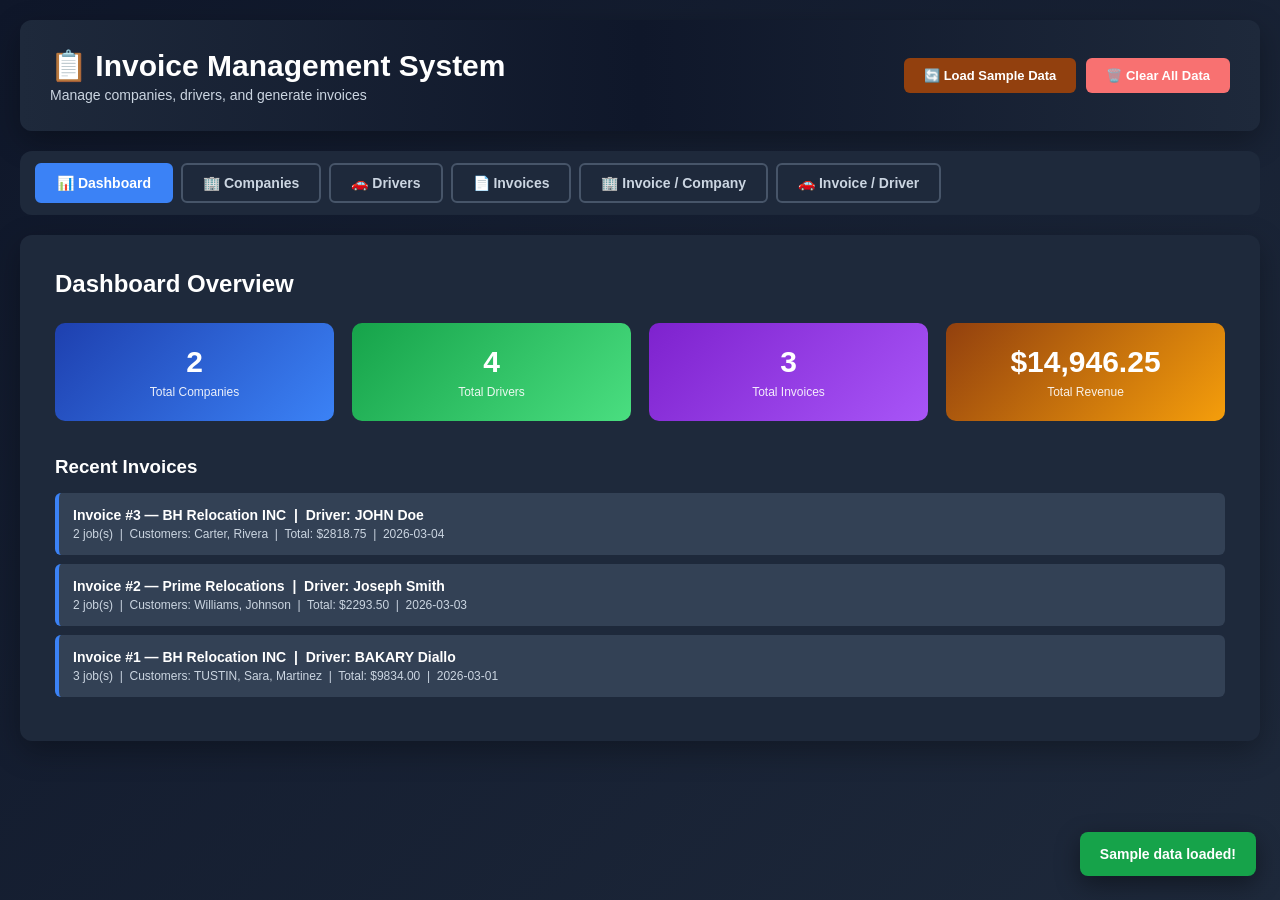
==== commit bd36663c: "Add Invoice for Company and Invoice for Driver tabs; make drivers independent - Drivers are no longe" ====
--- a/index.html
+++ b/index.html
@@ -4,274 +4,7 @@
     <meta charset="UTF-8">
     <meta name="viewport" content="width=device-width, initial-scale=1.0">
     <title>Invoice Management System</title>
-    <style>
-        * { margin: 0; padding: 0; box-sizing: border-box; }
-
-        :root {
-            --bg: #0f172a;
-            --bg2: #1e293b;
-            --bg3: #334155;
-            --border: #475569;
-            --text: #ffffff;
-            --text2: #cbd5e1;
-            --text3: #94a3b8;
-            --blue: #3b82f6;
-            --blue-dark: #1e40af;
-            --green: #4ade80;
-            --green-dark: #16a34a;
-            --red: #f87171;
-            --red-dark: #dc2626;
-            --amber: #f59e0b;
-            --amber-dark: #92400e;
-            --purple: #a855f7;
-            --purple-dark: #7e22ce;
-        }
-
-        body {
-            font-family: 'Segoe UI', Tahoma, Geneva, Verdana, sans-serif;
-            background: linear-gradient(135deg, var(--bg) 0%, var(--bg2) 100%);
-            color: var(--text);
-            min-height: 100vh;
-            padding: 20px;
-        }
-
-        .app-wrapper { max-width: 1300px; margin: 0 auto; }
-
-        /* ── Header ── */
-        .header {
-            background: linear-gradient(to right, var(--bg2), var(--bg), var(--bg2));
-            padding: 28px 30px;
-            border-radius: 12px;
-            margin-bottom: 20px;
-            box-shadow: 0 10px 30px rgba(0,0,0,.3);
-            display: flex;
-            justify-content: space-between;
-            align-items: center;
-            flex-wrap: wrap;
-            gap: 15px;
-        }
-        .header h1 { font-size: 30px; color: var(--text); }
-        .header p  { color: var(--text2); font-size: 14px; margin-top: 4px; }
-        .header-actions { display: flex; gap: 10px; flex-wrap: wrap; }
-
-        /* ── Nav ── */
-        .nav-tabs {
-            display: flex; gap: 8px; margin-bottom: 20px;
-            flex-wrap: wrap; background: var(--bg2);
-            padding: 12px 15px; border-radius: 12px;
-        }
-        .nav-tab {
-            padding: 10px 20px; background: none;
-            border: 2px solid var(--border); color: var(--text2);
-            cursor: pointer; font-size: 14px; font-weight: bold;
-            border-radius: 6px; transition: all .25s;
-        }
-        .nav-tab:hover { color: var(--text); border-color: #64748b; }
-        .nav-tab.active { background: var(--blue); color: #fff; border-color: var(--blue); }
-
-        /* ── Content ── */
-        .content {
-            background: var(--bg2); border-radius: 12px;
-            padding: 35px; box-shadow: 0 10px 30px rgba(0,0,0,.3); min-height: 500px;
-        }
-        .tab-content { display: none; }
-        .tab-content.active { display: block; animation: fadeIn .3s ease; }
-        @keyframes fadeIn { from { opacity: 0; transform: translateY(4px); } to { opacity: 1; transform: none; } }
-
-        /* ── Stats ── */
-        .stats-grid {
-            display: grid;
-            grid-template-columns: repeat(auto-fit, minmax(180px, 1fr));
-            gap: 18px; margin-bottom: 35px;
-        }
-        .stat-card {
-            background: linear-gradient(135deg, var(--blue-dark), var(--blue));
-            padding: 22px; border-radius: 10px; text-align: center;
-            cursor: pointer; transition: transform .25s;
-        }
-        .stat-card:hover { transform: scale(1.04); }
-        .stat-card.green  { background: linear-gradient(135deg, var(--green-dark), var(--green)); }
-        .stat-card.purple { background: linear-gradient(135deg, var(--purple-dark), var(--purple)); }
-        .stat-card.amber  { background: linear-gradient(135deg, var(--amber-dark), var(--amber)); }
-        .stat-value { font-size: 30px; font-weight: bold; margin-bottom: 6px; }
-        .stat-label { font-size: 12px; opacity: .9; }
-
-        /* ── Buttons ── */
-        .btn-row { margin-bottom: 25px; display: flex; gap: 10px; flex-wrap: wrap; align-items: center; }
-        .btn {
-            padding: 10px 20px; border: none; border-radius: 6px;
-            cursor: pointer; font-weight: bold; font-size: 13px; transition: all .25s;
-        }
-        .btn-primary  { background: var(--blue);  color: #fff; }
-        .btn-primary:hover  { background: var(--blue-dark); }
-        .btn-success  { background: var(--green-dark); color: #fff; }
-        .btn-success:hover  { background: #15803d; }
-        .btn-danger   { background: var(--red);   color: #fff; }
-        .btn-danger:hover   { background: var(--red-dark); }
-        .btn-secondary{ background: #475569; color: #fff; }
-        .btn-secondary:hover{ background: #334155; }
-        .btn-amber    { background: var(--amber-dark); color: #fff; }
-        .btn-amber:hover    { background: #78350f; }
-
-        /* ── Tables ── */
-        .table-wrap { overflow-x: auto; border-radius: 8px; border: 1px solid var(--border); margin-bottom: 25px; }
-        table { width: 100%; border-collapse: collapse; font-size: 13.5px; }
-        th { background: var(--bg); padding: 13px 14px; text-align: left; font-weight: bold; color: var(--text2); border-bottom: 2px solid var(--border); white-space: nowrap; }
-        td { padding: 12px 14px; border-bottom: 1px solid var(--bg3); vertical-align: middle; }
-        tr:last-child td { border-bottom: none; }
-        tr:hover { background: var(--bg3); }
-        .action-btns { display: flex; gap: 6px; }
-
-        .btn-xs {
-            padding: 5px 10px; border: none; border-radius: 4px;
-            cursor: pointer; font-size: 12px; font-weight: 600; transition: all .2s;
-        }
-        .btn-xs-edit   { background: #1d4ed8; color: #fff; }
-        .btn-xs-edit:hover   { background: #1e40af; }
-        .btn-xs-view   { background: var(--green-dark); color: #fff; }
-        .btn-xs-view:hover   { background: #15803d; }
-        .btn-xs-delete { background: var(--red); color: #fff; }
-        .btn-xs-delete:hover { background: var(--red-dark); }
-
-        /* ── Forms ── */
-        .form-grid { display: grid; grid-template-columns: repeat(auto-fit, minmax(220px, 1fr)); gap: 18px; margin-bottom: 20px; }
-        .form-group { display: flex; flex-direction: column; }
-        .form-group label { margin-bottom: 6px; font-size: 12px; font-weight: 700; color: var(--text2); text-transform: uppercase; letter-spacing: .04em; }
-        .form-group input,
-        .form-group select,
-        .form-group textarea {
-            padding: 11px 12px; background: var(--bg3);
-            border: 1px solid var(--border); border-radius: 6px;
-            color: var(--text); font-size: 14px; font-family: inherit; transition: border-color .2s;
-        }
-        .form-group input:focus,
-        .form-group select:focus { outline: none; border-color: var(--blue); box-shadow: 0 0 0 3px rgba(59,130,246,.15); }
-        .form-group select option { background: var(--bg3); }
-
-        /* ── Line Items ── */
-        .jobs-section { background: var(--bg); padding: 18px; border-radius: 8px; margin-bottom: 20px; }
-        .jobs-section h4 { color: var(--text2); font-size: 14px; margin-bottom: 12px; }
-        .line-items-scroll { overflow-x: auto; }
-        .line-item-header-row {
-            display: grid;
-            grid-template-columns: 0.7fr 1.2fr 1.2fr 1.2fr 0.65fr 0.65fr 0.8fr 0.85fr 0.85fr 1.3fr 50px;
-            gap: 7px; margin-bottom: 6px; padding: 0 2px;
-            min-width: 950px;
-        }
-        .line-item-header-row span { font-size: 10px; color: var(--text3); font-weight: 700; text-transform: uppercase; letter-spacing: .05em; }
-        .line-item-row {
-            display: grid;
-            grid-template-columns: 0.7fr 1.2fr 1.2fr 1.2fr 0.65fr 0.65fr 0.8fr 0.85fr 0.85fr 1.3fr 50px;
-            gap: 7px; margin-bottom: 7px; align-items: center; min-width: 950px;
-        }
-        .line-item-row input {
-            padding: 9px 8px; background: var(--bg3);
-            border: 1px solid var(--border); border-radius: 4px;
-            color: var(--text); font-size: 12px; width: 100%;
-        }
-        .line-item-row input:focus { outline: none; border-color: var(--blue); }
-        .cell-total {
-            padding: 9px 8px; background: var(--blue-dark); border-radius: 4px;
-            text-align: right; font-weight: bold; font-size: 12px; white-space: nowrap;
-        }
-        .btn-remove {
-            padding: 7px; background: var(--red); color: #fff;
-            border: none; border-radius: 4px; cursor: pointer; font-size: 13px; line-height: 1;
-        }
-        .btn-remove:hover { background: var(--red-dark); }
-
-        /* ── Summary ── */
-        .summary-box { background: linear-gradient(135deg, var(--blue-dark), var(--blue)); padding: 22px; border-radius: 8px; margin-bottom: 20px; }
-        .summary-row { display: flex; justify-content: space-between; padding: 9px 0; border-bottom: 1px solid rgba(255,255,255,.1); font-size: 14px; }
-        .summary-row.total { border-bottom: 2px solid rgba(255,255,255,.2); padding: 13px 0; margin-top: 8px; font-size: 17px; font-weight: bold; }
-
-        /* ── Modal ── */
-        .modal {
-            display: none; position: fixed; inset: 0;
-            background: rgba(0,0,0,.75); z-index: 1000;
-            align-items: center; justify-content: center; padding: 20px;
-        }
-        .modal.active { display: flex; }
-        .modal-box {
-            background: var(--bg2); padding: 30px; border-radius: 12px;
-            width: 100%; max-height: 88vh; overflow-y: auto;
-            border: 1px solid var(--border); box-shadow: 0 25px 60px rgba(0,0,0,.5);
-        }
-        .modal-sm  { max-width: 580px; }
-        .modal-lg  { max-width: 1000px; }
-        .modal-xl  { max-width: 1200px; }
-        .modal-hdr { display: flex; justify-content: space-between; align-items: center; margin-bottom: 22px; padding-bottom: 14px; border-bottom: 1px solid var(--border); }
-        .modal-hdr h2 { font-size: 20px; }
-        .close-btn { background: none; border: none; color: var(--text2); font-size: 26px; cursor: pointer; line-height: 1; }
-        .close-btn:hover { color: var(--text); }
-        .modal-footer { display: flex; gap: 10px; justify-content: flex-end; margin-top: 20px; padding-top: 16px; border-top: 1px solid var(--border); }
-
-        /* ── Manifest ── */
-        .manifest-controls { display: grid; grid-template-columns: 1fr 1fr auto; gap: 15px; margin-bottom: 25px; align-items: flex-end; }
-
-        /* ── Activity ── */
-        .activity-item {
-            background: var(--bg3); padding: 14px; border-radius: 6px;
-            margin-bottom: 9px; border-left: 4px solid var(--blue);
-        }
-        .activity-item:hover { background: #3d5068; }
-        .activity-title { font-weight: bold; color: var(--text); margin-bottom: 4px; font-size: 14px; }
-        .activity-details { font-size: 12px; color: var(--text2); }
-
-        /* ── Empty state ── */
-        .empty { text-align: center; padding: 50px 20px; color: var(--text3); }
-        .empty-icon { font-size: 44px; margin-bottom: 12px; }
-
-        /* ── Messages ── */
-        .toast {
-            position: fixed; bottom: 24px; right: 24px; z-index: 9999;
-            padding: 14px 20px; border-radius: 8px; font-size: 14px; font-weight: 600;
-            box-shadow: 0 8px 24px rgba(0,0,0,.4); display: none;
-            animation: slideUp .3s ease;
-        }
-        @keyframes slideUp { from { opacity: 0; transform: translateY(10px); } to { opacity: 1; transform: none; } }
-        .toast.show { display: block; }
-        .toast.success { background: var(--green-dark); color: #fff; }
-        .toast.error   { background: var(--red-dark); color: #fff; }
-
-        /* ── Invoice View Print ── */
-        .inv-view { background: #fff; color: #111; padding: 28px; border-radius: 6px; font-family: Arial, sans-serif; }
-        .inv-view-hdr { text-align: center; border-bottom: 3px solid #111; padding-bottom: 14px; margin-bottom: 16px; }
-        .inv-view-hdr h2 { font-size: 24px; text-transform: uppercase; letter-spacing: .04em; }
-        .inv-view-hdr p  { font-size: 12px; color: #444; margin-top: 3px; }
-        .inv-meta { display: grid; grid-template-columns: 1fr 1fr; gap: 20px; font-size: 13px; margin-bottom: 18px; }
-        .inv-meta div { line-height: 1.8; }
-        .inv-table { width: 100%; border-collapse: collapse; font-size: 11.5px; margin-bottom: 18px; }
-        .inv-table th { background: #1e293b; color: #fff; padding: 8px 7px; text-align: left; border: 1px solid #555; white-space: nowrap; }
-        .inv-table td { border: 1px solid #bbb; padding: 7px 7px; vertical-align: top; }
-        .inv-table tbody tr:nth-child(even) { background: #f5f8ff; }
-        .inv-total-row td { background: #e8edf5; font-weight: bold; border-top: 2px solid #333; }
-        .inv-summary { margin-left: auto; width: 320px; border: 1px solid #ccc; font-size: 13px; }
-        .inv-summary-row { display: flex; justify-content: space-between; padding: 8px 12px; border-bottom: 1px solid #ddd; }
-        .inv-summary-row:last-child { background: #1e293b; color: #fff; font-size: 15px; font-weight: bold; border-bottom: none; }
-
-        /* ── Responsive ── */
-        @media (max-width: 768px) {
-            body { padding: 12px; }
-            .header { padding: 20px; }
-            .header h1 { font-size: 22px; }
-            .content { padding: 18px; }
-            .stats-grid { grid-template-columns: 1fr 1fr; }
-            .manifest-controls { grid-template-columns: 1fr; }
-            .modal-box { padding: 20px; }
-        }
-
-        /* ── Print ── */
-        @media print {
-            body, .app-wrapper { background: #fff !important; color: #111 !important; padding: 0 !important; }
-            .header, .nav-tabs, .content, .toast, #modalOverlay { display: none !important; }
-            .modal { position: static !important; background: none !important; display: block !important; padding: 0 !important; }
-            .modal-box { box-shadow: none !important; border: none !important; padding: 0 !important; max-height: none !important; overflow: visible !important; }
-            .modal-hdr .close-btn, .modal-footer { display: none !important; }
-            .inv-view { padding: 0 !important; }
-            @page { margin: 1.5cm; }
-        }
-    </style>
+    <link rel="stylesheet" href="assets/css/style.css">
 </head>
 <body>
 <div class="app-wrapper">
@@ -280,7 +13,7 @@
     <div class="header">
         <div>
             <h1>📋 Invoice Management System</h1>
-            <p>Manage companies, drivers, and generate job manifests</p>
+            <p>Manage companies, drivers, and generate invoices</p>
         </div>
         <div class="header-actions">
             <button class="btn btn-amber" onclick="loadSampleData()">🔄 Load Sample Data</button>
@@ -294,7 +27,8 @@
         <button class="nav-tab" data-tab="companies">🏢 Companies</button>
         <button class="nav-tab" data-tab="drivers">🚗 Drivers</button>
         <button class="nav-tab" data-tab="invoices">📄 Invoices</button>
-        <button class="nav-tab" data-tab="manifest">📑 Manifest</button>
+        <button class="nav-tab" data-tab="inv-company">🏢 Invoice / Company</button>
+        <button class="nav-tab" data-tab="inv-driver">🚗 Invoice / Driver</button>
     </div>
 
     <!-- Content -->
@@ -335,7 +69,7 @@
             </div>
             <div class="table-wrap">
                 <table>
-                    <thead><tr><th>Full Name</th><th>Company</th><th>Phone</th><th>License #</th><th>Actions</th></tr></thead>
+                    <thead><tr><th>Full Name</th><th>Phone</th><th>License #</th><th>Actions</th></tr></thead>
                     <tbody id="driversTbody"></tbody>
                 </table>
             </div>
@@ -355,26 +89,37 @@
             </div>
         </div>
 
-        <!-- MANIFEST -->
-        <div id="manifest" class="tab-content">
-            <h2 style="margin-bottom:20px;">Delivery Manifest</h2>
+        <!-- INVOICE FOR COMPANY -->
+        <div id="inv-company" class="tab-content">
+            <h2 style="margin-bottom:20px;">Invoice for Company</h2>
             <div class="manifest-controls">
                 <div class="form-group">
-                    <label>Company</label>
-                    <select id="manifestCompany" onchange="onManifestCompanyChange()">
+                    <label>Select Company</label>
+                    <select id="icCompanySelect" onchange="renderCompanyInvoice()">
                         <option value="">-- Select Company --</option>
                     </select>
                 </div>
-                <div class="form-group">
-                    <label>Driver</label>
-                    <select id="manifestDriver" onchange="generateManifest()">
+                <button class="btn btn-primary" onclick="window.print()" style="white-space:nowrap;">🖨️ Print / PDF</button>
+            </div>
+            <div id="icContainer">
+                <div class="empty"><div class="empty-icon">🏢</div><p>Select a company to view their invoice</p></div>
+            </div>
+        </div>
+
+        <!-- INVOICE FOR DRIVER -->
+        <div id="inv-driver" class="tab-content">
+            <h2 style="margin-bottom:20px;">Invoice for Driver</h2>
+            <div class="manifest-controls">
+                <div class="form-group">
+                    <label>Select Driver</label>
+                    <select id="idDriverSelect" onchange="renderDriverInvoice()">
                         <option value="">-- Select Driver --</option>
                     </select>
                 </div>
                 <button class="btn btn-primary" onclick="window.print()" style="white-space:nowrap;">🖨️ Print / PDF</button>
             </div>
-            <div id="manifestContainer">
-                <div class="empty"><div class="empty-icon">📑</div><p>Select a company and driver to view the manifest</p></div>
+            <div id="idContainer">
+                <div class="empty"><div class="empty-icon">🚗</div><p>Select a driver to view their invoice</p></div>
             </div>
         </div>
 
@@ -421,12 +166,6 @@
         </div>
         <form id="driverForm" onsubmit="saveDriver(event)">
             <input type="hidden" id="editDriverId">
-            <div class="form-group" style="margin-bottom:18px;">
-                <label>Company *</label>
-                <select id="driverCompany" required>
-                    <option value="">-- Select Company --</option>
-                </select>
-            </div>
             <div class="form-grid">
                 <div class="form-group"><label>First Name *</label><input type="text" id="driverFirstName" required placeholder="First name"></div>
                 <div class="form-group"><label>Last Name *</label><input type="text" id="driverLastName" required placeholder="Last name"></div>
@@ -454,7 +193,7 @@
             <div class="form-grid">
                 <div class="form-group">
                     <label>Company *</label>
-                    <select id="invoiceCompany" onchange="onInvoiceCompanyChange()" required>
+                    <select id="invoiceCompany" required>
                         <option value="">-- Select Company --</option>
                     </select>
                 </div>
@@ -515,692 +254,6 @@
 <!-- Toast -->
 <div id="toast" class="toast"></div>
 
-<script>
-// ═══════════════════════════════════════════
-// DATA
-// ═══════════════════════════════════════════
-
-let companies = [];
-let drivers   = [];
-let invoices  = [];
-let nextCompanyId = 1;
-let nextDriverId  = 1;
-let nextInvoiceId = 1;
-
-// Working line items for the invoice form
-let jobRows = [emptyJob()];
-
-function emptyJob() {
-    return { jobNumber:'', customerName:'', from:'', to:'', cubicFeet:'', rate:'', balanceDue:'', newBalance:'', remarks:'' };
-}
-
-const SAMPLE = {
-    companies: [
-        { id:1, name:'BH Relocation INC', address:'11723 Amber Park DR Suite 160', city:'Alpharetta, GA 30009', phone:'(770) 123-4567', dotNumber:'2521000', mcNumber:'875158' },
-        { id:2, name:'Prime Relocations',  address:'5695 Oakbrook Parkway, Suite D', city:'Norcross, GA 30093',  phone:'(770) 954-7095', dotNumber:'806005',  mcNumber:'358641'  }
-    ],
-    drivers: [
-        { id:1, companyId:1, firstName:'BAKARY',  lastName:'Diallo',  phone:'(770) 555-0001', license:'DL001' },
-        { id:2, companyId:1, firstName:'JOHN',    lastName:'Doe',     phone:'(770) 555-0002', license:'DL002' },
-        { id:3, companyId:2, firstName:'Joseph',  lastName:'Smith',   phone:'(770) 555-0003', license:'DL003' },
-        { id:4, companyId:2, firstName:'Ahmed',   lastName:'Hassan',  phone:'(404) 555-0004', license:'DL004' }
-    ],
-    invoices: [
-        {
-            id:1, companyId:1, driverId:1, date:'2026-03-01',
-            lineItems: [
-                { jobNumber:'J001', customerName:'TUSTIN',   from:'Atlanta, GA',  to:'Miami, FL',   cubicFeet:200,  rate:2.50, balanceDue:100, newBalance:0,   remarks:''              },
-                { jobNumber:'J002', customerName:'Sara',     from:'Norcross, GA', to:'Tampa, FL',   cubicFeet:3200, rate:2.00, balanceDue:500, newBalance:200, remarks:'Paid partial'  },
-                { jobNumber:'J003', customerName:'Martinez', from:'Atlanta, GA',  to:'Orlando, FL', cubicFeet:800,  rate:1.80, balanceDue:0,   newBalance:0,   remarks:'Fully paid'    }
-            ],
-            subtotal:8940, carrierFee:894, total:9834
-        },
-        {
-            id:2, companyId:2, driverId:3, date:'2026-03-03',
-            lineItems: [
-                { jobNumber:'P001', customerName:'Williams', from:'Norcross, GA', to:'Dallas, TX',  cubicFeet:1500, rate:0.55, balanceDue:300, newBalance:150, remarks:'Fragile items' },
-                { jobNumber:'P002', customerName:'Johnson',  from:'Atlanta, GA',  to:'Houston, TX', cubicFeet:2100, rate:0.60, balanceDue:450, newBalance:0,   remarks:''              }
-            ],
-            subtotal:2085, carrierFee:208.5, total:2293.5
-        }
-    ],
-    nextCompanyId: 3, nextDriverId: 5, nextInvoiceId: 3
-};
-
-// ═══════════════════════════════════════════
-// STORAGE
-// ═══════════════════════════════════════════
-
-function save() {
-    try {
-        localStorage.setItem('ims_data', JSON.stringify({ companies, drivers, invoices, nextCompanyId, nextDriverId, nextInvoiceId }));
-    } catch(e) {}
-}
-
-function load() {
-    try {
-        const raw = localStorage.getItem('ims_data');
-        if (!raw) return false;
-        const d = JSON.parse(raw);
-        companies     = d.companies     || [];
-        drivers       = d.drivers       || [];
-        invoices      = d.invoices      || [];
-        nextCompanyId = d.nextCompanyId || 1;
-        nextDriverId  = d.nextDriverId  || 1;
-        nextInvoiceId = d.nextInvoiceId || 1;
-        return true;
-    } catch(e) { return false; }
-}
-
-function loadSampleData() {
-    if (companies.length || drivers.length || invoices.length) {
-        if (!confirm('This will replace all current data with sample data. Continue?')) return;
-    }
-    companies     = JSON.parse(JSON.stringify(SAMPLE.companies));
-    drivers       = JSON.parse(JSON.stringify(SAMPLE.drivers));
-    invoices      = JSON.parse(JSON.stringify(SAMPLE.invoices));
-    nextCompanyId = SAMPLE.nextCompanyId;
-    nextDriverId  = SAMPLE.nextDriverId;
-    nextInvoiceId = SAMPLE.nextInvoiceId;
-    save();
-    renderAll();
-    toast('Sample data loaded!', 'success');
-}
-
-function clearAllData() {
-    if (!confirm('Delete ALL data? This cannot be undone.')) return;
-    companies = []; drivers = []; invoices = [];
-    nextCompanyId = nextDriverId = nextInvoiceId = 1;
-    save();
-    renderAll();
-    toast('All data cleared.', 'success');
-}
-
-// ═══════════════════════════════════════════
-// NAVIGATION
-// ═══════════════════════════════════════════
-
-document.querySelectorAll('.nav-tab').forEach(btn => {
-    btn.addEventListener('click', () => switchTab(btn.dataset.tab, btn));
-});
-
-function switchTab(name, btn) {
-    document.querySelectorAll('.tab-content').forEach(t => t.classList.remove('active'));
-    document.querySelectorAll('.nav-tab').forEach(b => b.classList.remove('active'));
-    document.getElementById(name).classList.add('active');
-    (btn || document.querySelector(`[data-tab="${name}"]`))?.classList.add('active');
-    if (name === 'manifest') populateManifestCompanies();
-}
-
-// ═══════════════════════════════════════════
-// RENDER ALL
-// ═══════════════════════════════════════════
-
-function renderAll() {
-    renderDashboard();
-    renderCompanies();
-    renderDrivers();
-    renderInvoices();
-    populateManifestCompanies();
-}
-
-// ═══════════════════════════════════════════
-// DASHBOARD
-// ═══════════════════════════════════════════
-
-function renderDashboard() {
-    document.getElementById('statCompanies').textContent = companies.length;
-    document.getElementById('statDrivers').textContent   = drivers.length;
-    document.getElementById('statInvoices').textContent  = invoices.length;
-    document.getElementById('statRevenue').textContent   = '$' + invoices.reduce((s, i) => s + (i.total || 0), 0).toLocaleString();
-
-    const el = document.getElementById('recentActivity');
-    if (!invoices.length) {
-        el.innerHTML = '<div class="empty"><div class="empty-icon">📄</div><p>No invoices yet — create one in the Invoices tab</p></div>';
-        return;
-    }
-    el.innerHTML = invoices.slice().reverse().slice(0, 6).map(inv => {
-        const co = companies.find(c => c.id === inv.companyId);
-        const dr = drivers.find(d => d.id === inv.driverId);
-        const jobs = (inv.lineItems || []).length;
-        const customers = [...new Set((inv.lineItems || []).map(j => j.customerName).filter(Boolean))].join(', ') || '—';
-        return `
-            <div class="activity-item" onclick="viewInvoice(${inv.id})" style="cursor:pointer;">
-                <div class="activity-title">Invoice #${inv.id} &mdash; ${co?.name || '?'} &nbsp;|&nbsp; Driver: ${dr ? dr.firstName + ' ' + dr.lastName : '?'}</div>
-                <div class="activity-details">${jobs} job(s) &nbsp;|&nbsp; Customers: ${customers} &nbsp;|&nbsp; Total: $${(inv.total || 0).toFixed(2)} &nbsp;|&nbsp; ${inv.date}</div>
-            </div>`;
-    }).join('');
-}
-
-// ═══════════════════════════════════════════
-// COMPANIES
-// ═══════════════════════════════════════════
-
-function renderCompanies() {
-    const tb = document.getElementById('companiesTbody');
-    if (!companies.length) {
-        tb.innerHTML = '<tr><td colspan="7" class="empty">No companies yet. Click "+ Add Company" to start.</td></tr>';
-        return;
-    }
-    tb.innerHTML = companies.map(c => `
-        <tr>
-            <td><strong>${c.name}</strong></td>
-            <td>${c.address || '—'}</td>
-            <td>${c.city || '—'}</td>
-            <td>${c.phone}</td>
-            <td>${c.dotNumber || '—'}</td>
-            <td>${c.mcNumber || '—'}</td>
-            <td><div class="action-btns">
-                <button class="btn-xs btn-xs-edit"   onclick="openCompanyModal(${c.id})">✏️ Edit</button>
-                <button class="btn-xs btn-xs-delete" onclick="deleteCompany(${c.id})">🗑️ Delete</button>
-            </div></td>
-        </tr>`).join('');
-}
-
-function openCompanyModal(id) {
-    const form = document.getElementById('companyForm');
-    form.reset();
-    document.getElementById('editCompanyId').value = '';
-    document.getElementById('companyModalTitle').textContent = 'Add Company';
-    document.getElementById('companySubmitBtn').textContent  = 'Save Company';
-
-    if (id) {
-        const c = companies.find(x => x.id === id);
-        if (!c) return;
-        document.getElementById('editCompanyId').value = id;
-        document.getElementById('companyName').value    = c.name;
-        document.getElementById('companyPhone').value   = c.phone;
-        document.getElementById('companyAddress').value = c.address || '';
-        document.getElementById('companyCity').value    = c.city    || '';
-        document.getElementById('companyDOT').value     = c.dotNumber || '';
-        document.getElementById('companyMC').value      = c.mcNumber  || '';
-        document.getElementById('companyModalTitle').textContent = 'Edit Company';
-        document.getElementById('companySubmitBtn').textContent  = 'Update Company';
-    }
-    document.getElementById('companyModal').classList.add('active');
-}
-
-function saveCompany(e) {
-    e.preventDefault();
-    const editId = parseInt(document.getElementById('editCompanyId').value) || null;
-    const data = {
-        name:      document.getElementById('companyName').value.trim(),
-        phone:     document.getElementById('companyPhone').value.trim(),
-        address:   document.getElementById('companyAddress').value.trim(),
-        city:      document.getElementById('companyCity').value.trim(),
-        dotNumber: document.getElementById('companyDOT').value.trim(),
-        mcNumber:  document.getElementById('companyMC').value.trim(),
-    };
-    if (editId) {
-        Object.assign(companies.find(c => c.id === editId), data);
-        toast('Company updated!', 'success');
-    } else {
-        companies.push({ id: nextCompanyId++, ...data });
-        toast('Company added!', 'success');
-    }
-    save(); renderCompanies(); renderDashboard();
-    closeModal('companyModal');
-}
-
-function deleteCompany(id) {
-    if (!confirm('Delete this company? Associated drivers and invoices will still exist.')) return;
-    companies = companies.filter(c => c.id !== id);
-    save(); renderCompanies(); renderDashboard();
-    toast('Company deleted.', 'success');
-}
-
-// ═══════════════════════════════════════════
-// DRIVERS
-// ═══════════════════════════════════════════
-
-function renderDrivers() {
-    const tb = document.getElementById('driversTbody');
-    if (!drivers.length) {
-        tb.innerHTML = '<tr><td colspan="5" class="empty">No drivers yet. Click "+ Add Driver" to start.</td></tr>';
-        return;
-    }
-    tb.innerHTML = drivers.map(d => {
-        const co = companies.find(c => c.id === d.companyId);
-        return `
-            <tr>
-                <td><strong>${d.firstName} ${d.lastName}</strong></td>
-                <td>${co?.name || '—'}</td>
-                <td>${d.phone || '—'}</td>
-                <td>${d.license || '—'}</td>
-                <td><div class="action-btns">
-                    <button class="btn-xs btn-xs-edit"   onclick="openDriverModal(${d.id})">✏️ Edit</button>
-                    <button class="btn-xs btn-xs-delete" onclick="deleteDriver(${d.id})">🗑️ Delete</button>
-                </div></td>
-            </tr>`;
-    }).join('');
-}
-
-function openDriverModal(id) {
-    const form = document.getElementById('driverForm');
-    form.reset();
-    document.getElementById('editDriverId').value = '';
-    document.getElementById('driverModalTitle').textContent = 'Add Driver';
-    document.getElementById('driverSubmitBtn').textContent  = 'Save Driver';
-
-    // Populate company dropdown
-    const sel = document.getElementById('driverCompany');
-    sel.innerHTML = '<option value="">-- Select Company --</option>' +
-        companies.map(c => `<option value="${c.id}">${c.name}</option>`).join('');
-
-    if (id) {
-        const d = drivers.find(x => x.id === id);
-        if (!d) return;
-        document.getElementById('editDriverId').value      = id;
-        document.getElementById('driverCompany').value     = d.companyId;
-        document.getElementById('driverFirstName').value   = d.firstName;
-        document.getElementById('driverLastName').value    = d.lastName;
-        document.getElementById('driverPhone').value       = d.phone    || '';
-        document.getElementById('driverLicense').value     = d.license  || '';
-        document.getElementById('driverModalTitle').textContent = 'Edit Driver';
-        document.getElementById('driverSubmitBtn').textContent  = 'Update Driver';
-    }
-    document.getElementById('driverModal').classList.add('active');
-}
-
-function saveDriver(e) {
-    e.preventDefault();
-    const editId = parseInt(document.getElementById('editDriverId').value) || null;
-    const data = {
-        companyId: parseInt(document.getElementById('driverCompany').value),
-        firstName: document.getElementById('driverFirstName').value.trim(),
-        lastName:  document.getElementById('driverLastName').value.trim(),
-        phone:     document.getElementById('driverPhone').value.trim(),
-        license:   document.getElementById('driverLicense').value.trim(),
-    };
-    if (editId) {
-        Object.assign(drivers.find(d => d.id === editId), data);
-        toast('Driver updated!', 'success');
-    } else {
-        drivers.push({ id: nextDriverId++, ...data });
-        toast('Driver added!', 'success');
-    }
-    save(); renderDrivers(); renderDashboard();
-    closeModal('driverModal');
-}
-
-function deleteDriver(id) {
-    if (!confirm('Delete this driver?')) return;
-    drivers = drivers.filter(d => d.id !== id);
-    save(); renderDrivers(); renderDashboard();
-    toast('Driver deleted.', 'success');
-}
-
-// ═══════════════════════════════════════════
-// INVOICES
-// ═══════════════════════════════════════════
-
-function renderInvoices() {
-    const tb = document.getElementById('invoicesTbody');
-    if (!invoices.length) {
-        tb.innerHTML = '<tr><td colspan="8" class="empty">No invoices yet. Click "+ Create Invoice" to start.</td></tr>';
-        return;
-    }
-    tb.innerHTML = invoices.map(inv => {
-        const co = companies.find(c => c.id === inv.companyId);
-        const dr = drivers.find(d => d.id === inv.driverId);
-        const n  = (inv.lineItems || []).length;
-        return `
-            <tr>
-                <td><strong>#${inv.id}</strong></td>
-                <td>${co?.name || '?'}</td>
-                <td>${dr ? dr.firstName + ' ' + dr.lastName : '?'}</td>
-                <td>${n} job${n !== 1 ? 's' : ''}</td>
-                <td>$${(inv.subtotal || 0).toFixed(2)}</td>
-                <td><strong>$${(inv.total || 0).toFixed(2)}</strong></td>
-                <td>${inv.date}</td>
-                <td><div class="action-btns">
-                    <button class="btn-xs btn-xs-view"   onclick="viewInvoice(${inv.id})">👁️ View</button>
-                    <button class="btn-xs btn-xs-delete" onclick="deleteInvoice(${inv.id})">🗑️ Delete</button>
-                </div></td>
-            </tr>`;
-    }).join('');
-}
-
-function openInvoiceModal() {
-    document.getElementById('invoiceForm').reset();
-    document.getElementById('invoiceDate').valueAsDate = new Date();
-
-    // Populate company dropdown
-    const sel = document.getElementById('invoiceCompany');
-    sel.innerHTML = '<option value="">-- Select Company --</option>' +
-        companies.map(c => `<option value="${c.id}">${c.name}</option>`).join('');
-    document.getElementById('invoiceDriver').innerHTML = '<option value="">-- Select Company first --</option>';
-
-    jobRows = [emptyJob()];
-    renderJobRows();
-    document.getElementById('invoiceModal').classList.add('active');
-}
-
-function onInvoiceCompanyChange() {
-    const cid = parseInt(document.getElementById('invoiceCompany').value);
-    const sel  = document.getElementById('invoiceDriver');
-    const list = drivers.filter(d => d.companyId === cid);
-    sel.innerHTML = '<option value="">-- Select Driver --</option>' +
-        list.map(d => `<option value="${d.id}">${d.firstName} ${d.lastName}</option>`).join('');
-}
-
-function addJobRow() {
-    jobRows.push(emptyJob());
-    renderJobRows();
-}
-
-function removeJobRow(idx) {
-    if (jobRows.length === 1) return;
-    jobRows.splice(idx, 1);
-    renderJobRows();
-}
-
-function setJobField(idx, field, val) {
-    const num = ['cubicFeet','rate','balanceDue','newBalance'];
-    jobRows[idx][field] = num.includes(field) ? (parseFloat(val) || 0) : val;
-    if (field === 'cubicFeet' || field === 'rate') renderJobRows(); // refresh total cell
-    else updateInvSummary();
-}
-
-function renderJobRows() {
-    document.getElementById('lineItemsContainer').innerHTML = jobRows.map((r, i) => {
-        const total = ((r.cubicFeet || 0) * (r.rate || 0)).toFixed(2);
-        return `
-        <div class="line-item-row">
-            <input type="text"   placeholder="Job #"     value="${esc(r.jobNumber)}"    onchange="setJobField(${i},'jobNumber',this.value)">
-            <input type="text"   placeholder="Customer"  value="${esc(r.customerName)}" onchange="setJobField(${i},'customerName',this.value)">
-            <input type="text"   placeholder="From"      value="${esc(r.from)}"         onchange="setJobField(${i},'from',this.value)">
-            <input type="text"   placeholder="To"        value="${esc(r.to)}"           onchange="setJobField(${i},'to',this.value)">
-            <input type="number" placeholder="CF"        value="${r.cubicFeet || ''}"   onchange="setJobField(${i},'cubicFeet',this.value)">
-            <input type="number" placeholder="Rate"      value="${r.rate || ''}"   step="0.01" onchange="setJobField(${i},'rate',this.value)">
-            <div class="cell-total">$${total}</div>
-            <input type="number" placeholder="Bal Due"   value="${r.balanceDue || ''}"  step="0.01" onchange="setJobField(${i},'balanceDue',this.value)">
-            <input type="number" placeholder="New Bal"   value="${r.newBalance || ''}"  step="0.01" onchange="setJobField(${i},'newBalance',this.value)">
-            <input type="text"   placeholder="Remarks"   value="${esc(r.remarks)}"      onchange="setJobField(${i},'remarks',this.value)">
-            ${jobRows.length > 1
-                ? `<button type="button" class="btn-remove" onclick="removeJobRow(${i})">&#x2715;</button>`
-                : '<div></div>'}
-        </div>`;
-    }).join('');
-    updateInvSummary();
-}
-
-function updateInvSummary() {
-    const sub = jobRows.reduce((s, r) => s + (r.cubicFeet || 0) * (r.rate || 0), 0);
-    const fee = sub * 0.1;
-    document.getElementById('invSubtotal').textContent   = '$' + sub.toFixed(2);
-    document.getElementById('invCarrierFee').textContent = '$' + fee.toFixed(2);
-    document.getElementById('invTotal').textContent      = '$' + (sub + fee).toFixed(2);
-}
-
-function saveInvoice(e) {
-    e.preventDefault();
-    const cid = parseInt(document.getElementById('invoiceCompany').value);
-    const did = parseInt(document.getElementById('invoiceDriver').value);
-    if (!cid || !did) { toast('Please select company and driver.', 'error'); return; }
-    if (!jobRows.some(r => r.customerName || r.jobNumber)) { toast('Add at least one job.', 'error'); return; }
-
-    const sub = jobRows.reduce((s, r) => s + (r.cubicFeet || 0) * (r.rate || 0), 0);
-    const fee = sub * 0.1;
-    invoices.push({
-        id:        nextInvoiceId++,
-        companyId: cid,
-        driverId:  did,
-        date:      document.getElementById('invoiceDate').value,
-        lineItems: JSON.parse(JSON.stringify(jobRows)),
-        subtotal:  sub,
-        carrierFee: fee,
-        total:     sub + fee
-    });
-    save(); renderInvoices(); renderDashboard();
-    closeModal('invoiceModal');
-    toast('Invoice saved!', 'success');
-}
-
-function deleteInvoice(id) {
-    if (!confirm('Delete this invoice?')) return;
-    invoices = invoices.filter(i => i.id !== id);
-    save(); renderInvoices(); renderDashboard();
-    toast('Invoice deleted.', 'success');
-}
-
-// ═══════════════════════════════════════════
-// INVOICE VIEW
-// ═══════════════════════════════════════════
-
-function viewInvoice(id) {
-    const inv = invoices.find(i => i.id === id);
-    if (!inv) return;
-    const co = companies.find(c => c.id === inv.companyId) || {};
-    const dr = drivers.find(d => d.id === inv.driverId)    || {};
-    const jobs = inv.lineItems || [];
-    const totalCF  = jobs.reduce((s, j) => s + (j.cubicFeet || 0), 0);
-
-    const rows = jobs.map(j => `
-        <tr>
-            <td>${j.jobNumber || ''}</td>
-            <td>${j.customerName || ''}</td>
-            <td>${j.from || ''}</td>
-            <td>${j.to || ''}</td>
-            <td>${j.cubicFeet || 0}</td>
-            <td>$${parseFloat(j.rate || 0).toFixed(2)}</td>
-            <td>$${((j.cubicFeet || 0) * (j.rate || 0)).toFixed(2)}</td>
-            <td>$${parseFloat(j.balanceDue || 0).toFixed(2)}</td>
-            <td>$${parseFloat(j.newBalance || 0).toFixed(2)}</td>
-            <td>${j.remarks || ''}</td>
-        </tr>`).join('');
-
-    document.getElementById('invoiceViewContent').innerHTML = `
-        <div class="inv-view">
-            <div class="inv-view-hdr">
-                <h2>${co.name || 'Company'}</h2>
-                <p>${co.address || ''}${co.city ? ', ' + co.city : ''}</p>
-                <p>US DOT: ${co.dotNumber || '—'} &nbsp;&nbsp; MC/ICC: ${co.mcNumber || '—'} &nbsp;&nbsp; Tel: ${co.phone || '—'}</p>
-            </div>
-            <div class="inv-meta">
-                <div>
-                    <strong>Invoice #:</strong> ${inv.id}<br>
-                    <strong>Date:</strong> ${inv.date}<br>
-                    <strong>Driver:</strong> ${dr.firstName || ''} ${dr.lastName || ''}<br>
-                    <strong>Phone:</strong> ${dr.phone || '—'}
-                </div>
-                <div>
-                    <strong>Total Jobs:</strong> ${jobs.length}<br>
-                    <strong>Total CF:</strong> ${totalCF}<br>
-                    <strong>Subtotal:</strong> $${(inv.subtotal || 0).toFixed(2)}<br>
-                    <strong>Carrier Fee (10%):</strong> $${(inv.carrierFee || 0).toFixed(2)}
-                </div>
-            </div>
-            <div style="overflow-x:auto;">
-            <table class="inv-table">
-                <thead><tr>
-                    <th>Job #</th><th>Customer</th><th>From</th><th>To</th>
-                    <th>CF</th><th>Rate</th><th>Total</th>
-                    <th>Bal. Due</th><th>New Bal.</th><th>Remarks</th>
-                </tr></thead>
-                <tbody>
-                    ${rows}
-                    <tr class="inv-total-row">
-                        <td colspan="4"><strong>TOTALS</strong></td>
-                        <td><strong>${totalCF}</strong></td>
-                        <td></td>
-                        <td><strong>$${(inv.subtotal || 0).toFixed(2)}</strong></td>
-                        <td></td><td></td><td></td>
-                    </tr>
-                </tbody>
-            </table>
-            </div>
-            <div class="inv-summary" style="margin-top:20px;">
-                <div class="inv-summary-row"><span>Subtotal:</span><span>$${(inv.subtotal || 0).toFixed(2)}</span></div>
-                <div class="inv-summary-row"><span>Carrier Fee (10%):</span><span>$${(inv.carrierFee || 0).toFixed(2)}</span></div>
-                <div class="inv-summary-row"><span>TOTAL DUE:</span><span>$${(inv.total || 0).toFixed(2)}</span></div>
-            </div>
-            <div style="display:flex;gap:40px;margin-top:40px;">
-                <div style="flex:1;border-top:2px solid #333;padding-top:6px;font-size:12px;color:#555;">Driver Signature</div>
-                <div style="flex:0.5;border-top:2px solid #333;padding-top:6px;font-size:12px;color:#555;">Date</div>
-            </div>
-        </div>`;
-    document.getElementById('invoiceViewModal').classList.add('active');
-}
-
-// ═══════════════════════════════════════════
-// MANIFEST
-// ═══════════════════════════════════════════
-
-function populateManifestCompanies() {
-    const sel = document.getElementById('manifestCompany');
-    const cur = sel.value;
-    sel.innerHTML = '<option value="">-- Select Company --</option>' +
-        companies.map(c => `<option value="${c.id}" ${c.id == cur ? 'selected' : ''}>${c.name}</option>`).join('');
-    if (cur) onManifestCompanyChange();
-}
-
-function onManifestCompanyChange() {
-    const cid = parseInt(document.getElementById('manifestCompany').value);
-    const sel  = document.getElementById('manifestDriver');
-    sel.innerHTML = '<option value="">-- Select Driver --</option>' +
-        drivers.filter(d => d.companyId === cid)
-               .map(d => `<option value="${d.id}">${d.firstName} ${d.lastName}</option>`).join('');
-    document.getElementById('manifestContainer').innerHTML =
-        '<div class="empty"><div class="empty-icon">📑</div><p>Now select a driver</p></div>';
-}
-
-function generateManifest() {
-    const cid = parseInt(document.getElementById('manifestCompany').value);
-    const did = parseInt(document.getElementById('manifestDriver').value);
-    const el  = document.getElementById('manifestContainer');
-
-    if (!cid || !did) {
-        el.innerHTML = '<div class="empty"><div class="empty-icon">📑</div><p>Select company and driver</p></div>';
-        return;
-    }
-
-    const co = companies.find(c => c.id === cid);
-    const dr = drivers.find(d => d.id === did);
-    const driverInvoices = invoices.filter(i => i.companyId === cid && i.driverId === did);
-
-    if (!driverInvoices.length) {
-        el.innerHTML = '<div class="empty"><div class="empty-icon">📋</div><p>No invoices found for this driver under this company</p></div>';
-        return;
-    }
-
-    const allJobs = [];
-    let totalCF = 0, totalAmt = 0, totalBal = 0;
-    driverInvoices.forEach(inv => {
-        (inv.lineItems || []).forEach(j => {
-            allJobs.push({ ...j, invoiceId: inv.id, date: inv.date });
-            totalCF  += (j.cubicFeet || 0);
-            totalAmt += (j.cubicFeet || 0) * (j.rate || 0);
-            totalBal += (j.balanceDue || 0);
-        });
-    });
-
-    el.innerHTML = `
-        <div class="manifest-display" style="background:#fff;color:#111;padding:28px;border-radius:8px;border:2px solid #333;">
-            <div style="text-align:center;border-bottom:3px solid #111;padding-bottom:14px;margin-bottom:16px;">
-                <div style="font-size:26px;font-weight:bold;text-transform:uppercase;letter-spacing:.04em;">${co.name}</div>
-                <div style="font-size:12px;color:#444;margin-top:4px;">${co.address || ''}, ${co.city || ''}</div>
-                <div style="font-size:12px;color:#444;margin-top:2px;">US DOT: <strong>${co.dotNumber || '—'}</strong> &nbsp;&nbsp; MC/ICC: <strong>${co.mcNumber || '—'}</strong> &nbsp;&nbsp; Tel: <strong>${co.phone || '—'}</strong></div>
-            </div>
-
-            <div style="display:grid;grid-template-columns:1fr 1fr;gap:20px;font-size:13px;margin-bottom:18px;padding-bottom:14px;border-bottom:1px solid #ddd;">
-                <div>
-                    <div><strong>Driver:</strong> ${dr.firstName} ${dr.lastName}</div>
-                    <div><strong>Phone:</strong> ${dr.phone || '—'}</div>
-                </div>
-                <div>
-                    <div><strong>Date Generated:</strong> ${new Date().toLocaleDateString()}</div>
-                    <div><strong>Total Invoices:</strong> ${driverInvoices.length}</div>
-                </div>
-            </div>
-
-            <div style="overflow-x:auto;">
-            <table style="width:100%;border-collapse:collapse;font-size:12px;margin-bottom:18px;">
-                <thead>
-                    <tr>
-                        <th style="background:#1e293b;color:#fff;padding:9px 8px;border:1px solid #555;white-space:nowrap;">Job #</th>
-                        <th style="background:#1e293b;color:#fff;padding:9px 8px;border:1px solid #555;white-space:nowrap;">Customer</th>
-                        <th style="background:#1e293b;color:#fff;padding:9px 8px;border:1px solid #555;white-space:nowrap;">From</th>
-                        <th style="background:#1e293b;color:#fff;padding:9px 8px;border:1px solid #555;white-space:nowrap;">To</th>
-                        <th style="background:#1e293b;color:#fff;padding:9px 8px;border:1px solid #555;white-space:nowrap;">CF</th>
-                        <th style="background:#1e293b;color:#fff;padding:9px 8px;border:1px solid #555;white-space:nowrap;">Rate</th>
-                        <th style="background:#1e293b;color:#fff;padding:9px 8px;border:1px solid #555;white-space:nowrap;">Total</th>
-                        <th style="background:#1e293b;color:#fff;padding:9px 8px;border:1px solid #555;white-space:nowrap;">Bal. Due</th>
-                        <th style="background:#1e293b;color:#fff;padding:9px 8px;border:1px solid #555;white-space:nowrap;">New Balance</th>
-                        <th style="background:#1e293b;color:#fff;padding:9px 8px;border:1px solid #555;white-space:nowrap;">Remarks</th>
-                    </tr>
-                </thead>
-                <tbody>
-                    ${allJobs.map((j, i) => `
-                    <tr style="${i % 2 === 1 ? 'background:#f5f8ff;' : ''}">
-                        <td style="border:1px solid #bbb;padding:8px;">${j.jobNumber || ''}</td>
-                        <td style="border:1px solid #bbb;padding:8px;">${j.customerName || ''}</td>
-                        <td style="border:1px solid #bbb;padding:8px;">${j.from || ''}</td>
-                        <td style="border:1px solid #bbb;padding:8px;">${j.to || ''}</td>
-                        <td style="border:1px solid #bbb;padding:8px;">${j.cubicFeet || 0}</td>
-                        <td style="border:1px solid #bbb;padding:8px;">$${parseFloat(j.rate || 0).toFixed(2)}</td>
-                        <td style="border:1px solid #bbb;padding:8px;font-weight:bold;">$${((j.cubicFeet || 0) * (j.rate || 0)).toFixed(2)}</td>
-                        <td style="border:1px solid #bbb;padding:8px;">$${parseFloat(j.balanceDue || 0).toFixed(2)}</td>
-                        <td style="border:1px solid #bbb;padding:8px;">$${parseFloat(j.newBalance || 0).toFixed(2)}</td>
-                        <td style="border:1px solid #bbb;padding:8px;">${j.remarks || ''}</td>
-                    </tr>`).join('')}
-                    <tr style="background:#e8edf5;font-weight:bold;border-top:2px solid #333;">
-                        <td colspan="4" style="border:1px solid #bbb;padding:8px;">TOTALS</td>
-                        <td style="border:1px solid #bbb;padding:8px;">${totalCF}</td>
-                        <td style="border:1px solid #bbb;padding:8px;"></td>
-                        <td style="border:1px solid #bbb;padding:8px;">$${totalAmt.toFixed(2)}</td>
-                        <td style="border:1px solid #bbb;padding:8px;">$${totalBal.toFixed(2)}</td>
-                        <td colspan="2" style="border:1px solid #bbb;padding:8px;"></td>
-                    </tr>
-                </tbody>
-            </table>
-            </div>
-
-            <div style="display:flex;gap:50px;margin-top:40px;">
-                <div style="flex:1;border-top:2px solid #333;padding-top:6px;font-size:12px;color:#555;">Driver Signature</div>
-                <div style="flex:0.4;border-top:2px solid #333;padding-top:6px;font-size:12px;color:#555;">Date</div>
-            </div>
-        </div>`;
-}
-
-// ═══════════════════════════════════════════
-// MODAL HELPERS
-// ═══════════════════════════════════════════
-
-function closeModal(id) {
-    document.getElementById(id).classList.remove('active');
-}
-
-// Close on overlay click
-document.querySelectorAll('.modal').forEach(m => {
-    m.addEventListener('click', e => { if (e.target === m) m.classList.remove('active'); });
-});
-
-// ═══════════════════════════════════════════
-// UTILITIES
-// ═══════════════════════════════════════════
-
-function toast(msg, type) {
-    const el = document.getElementById('toast');
-    el.textContent = msg;
-    el.className = `toast show ${type}`;
-    clearTimeout(el._t);
-    el._t = setTimeout(() => el.classList.remove('show'), 3000);
-}
-
-function esc(s) {
-    if (!s) return '';
-    return String(s).replace(/&/g,'&amp;').replace(/"/g,'&quot;').replace(/</g,'&lt;').replace(/>/g,'&gt;');
-}
-
-// ═══════════════════════════════════════════
-// INIT
-// ═══════════════════════════════════════════
-
-document.addEventListener('DOMContentLoaded', () => {
-    if (!load()) loadSampleData();
-    else renderAll();
-});
-</script>
+<script src="assets/js/app.js"></script>
 </body>
 </html>
--- a/assets/css/style.css
+++ b/assets/css/style.css
@@ -0,0 +1,266 @@
+* { margin: 0; padding: 0; box-sizing: border-box; }
+
+:root {
+    --bg: #0f172a;
+    --bg2: #1e293b;
+    --bg3: #334155;
+    --border: #475569;
+    --text: #ffffff;
+    --text2: #cbd5e1;
+    --text3: #94a3b8;
+    --blue: #3b82f6;
+    --blue-dark: #1e40af;
+    --green: #4ade80;
+    --green-dark: #16a34a;
+    --red: #f87171;
+    --red-dark: #dc2626;
+    --amber: #f59e0b;
+    --amber-dark: #92400e;
+    --purple: #a855f7;
+    --purple-dark: #7e22ce;
+}
+
+body {
+    font-family: 'Segoe UI', Tahoma, Geneva, Verdana, sans-serif;
+    background: linear-gradient(135deg, var(--bg) 0%, var(--bg2) 100%);
+    color: var(--text);
+    min-height: 100vh;
+    padding: 20px;
+}
+
+.app-wrapper { max-width: 1300px; margin: 0 auto; }
+
+/* ── Header ── */
+.header {
+    background: linear-gradient(to right, var(--bg2), var(--bg), var(--bg2));
+    padding: 28px 30px;
+    border-radius: 12px;
+    margin-bottom: 20px;
+    box-shadow: 0 10px 30px rgba(0,0,0,.3);
+    display: flex;
+    justify-content: space-between;
+    align-items: center;
+    flex-wrap: wrap;
+    gap: 15px;
+}
+.header h1 { font-size: 30px; color: var(--text); }
+.header p  { color: var(--text2); font-size: 14px; margin-top: 4px; }
+.header-actions { display: flex; gap: 10px; flex-wrap: wrap; }
+
+/* ── Nav ── */
+.nav-tabs {
+    display: flex; gap: 8px; margin-bottom: 20px;
+    flex-wrap: wrap; background: var(--bg2);
+    padding: 12px 15px; border-radius: 12px;
+}
+.nav-tab {
+    padding: 10px 20px; background: none;
+    border: 2px solid var(--border); color: var(--text2);
+    cursor: pointer; font-size: 14px; font-weight: bold;
+    border-radius: 6px; transition: all .25s;
+}
+.nav-tab:hover { color: var(--text); border-color: #64748b; }
+.nav-tab.active { background: var(--blue); color: #fff; border-color: var(--blue); }
+
+/* ── Content ── */
+.content {
+    background: var(--bg2); border-radius: 12px;
+    padding: 35px; box-shadow: 0 10px 30px rgba(0,0,0,.3); min-height: 500px;
+}
+.tab-content { display: none; }
+.tab-content.active { display: block; animation: fadeIn .3s ease; }
+@keyframes fadeIn { from { opacity: 0; transform: translateY(4px); } to { opacity: 1; transform: none; } }
+
+/* ── Stats ── */
+.stats-grid {
+    display: grid;
+    grid-template-columns: repeat(auto-fit, minmax(180px, 1fr));
+    gap: 18px; margin-bottom: 35px;
+}
+.stat-card {
+    background: linear-gradient(135deg, var(--blue-dark), var(--blue));
+    padding: 22px; border-radius: 10px; text-align: center;
+    cursor: pointer; transition: transform .25s;
+}
+.stat-card:hover { transform: scale(1.04); }
+.stat-card.green  { background: linear-gradient(135deg, var(--green-dark), var(--green)); }
+.stat-card.purple { background: linear-gradient(135deg, var(--purple-dark), var(--purple)); }
+.stat-card.amber  { background: linear-gradient(135deg, var(--amber-dark), var(--amber)); }
+.stat-value { font-size: 30px; font-weight: bold; margin-bottom: 6px; }
+.stat-label { font-size: 12px; opacity: .9; }
+
+/* ── Buttons ── */
+.btn-row { margin-bottom: 25px; display: flex; gap: 10px; flex-wrap: wrap; align-items: center; }
+.btn {
+    padding: 10px 20px; border: none; border-radius: 6px;
+    cursor: pointer; font-weight: bold; font-size: 13px; transition: all .25s;
+}
+.btn-primary  { background: var(--blue);  color: #fff; }
+.btn-primary:hover  { background: var(--blue-dark); }
+.btn-success  { background: var(--green-dark); color: #fff; }
+.btn-success:hover  { background: #15803d; }
+.btn-danger   { background: var(--red);   color: #fff; }
+.btn-danger:hover   { background: var(--red-dark); }
+.btn-secondary{ background: #475569; color: #fff; }
+.btn-secondary:hover{ background: #334155; }
+.btn-amber    { background: var(--amber-dark); color: #fff; }
+.btn-amber:hover    { background: #78350f; }
+
+/* ── Tables ── */
+.table-wrap { overflow-x: auto; border-radius: 8px; border: 1px solid var(--border); margin-bottom: 25px; }
+table { width: 100%; border-collapse: collapse; font-size: 13.5px; }
+th { background: var(--bg); padding: 13px 14px; text-align: left; font-weight: bold; color: var(--text2); border-bottom: 2px solid var(--border); white-space: nowrap; }
+td { padding: 12px 14px; border-bottom: 1px solid var(--bg3); vertical-align: middle; }
+tr:last-child td { border-bottom: none; }
+tr:hover { background: var(--bg3); }
+.action-btns { display: flex; gap: 6px; }
+
+.btn-xs {
+    padding: 5px 10px; border: none; border-radius: 4px;
+    cursor: pointer; font-size: 12px; font-weight: 600; transition: all .2s;
+}
+.btn-xs-edit   { background: #1d4ed8; color: #fff; }
+.btn-xs-edit:hover   { background: #1e40af; }
+.btn-xs-view   { background: var(--green-dark); color: #fff; }
+.btn-xs-view:hover   { background: #15803d; }
+.btn-xs-delete { background: var(--red); color: #fff; }
+.btn-xs-delete:hover { background: var(--red-dark); }
+
+/* ── Forms ── */
+.form-grid { display: grid; grid-template-columns: repeat(auto-fit, minmax(220px, 1fr)); gap: 18px; margin-bottom: 20px; }
+.form-group { display: flex; flex-direction: column; }
+.form-group label { margin-bottom: 6px; font-size: 12px; font-weight: 700; color: var(--text2); text-transform: uppercase; letter-spacing: .04em; }
+.form-group input,
+.form-group select,
+.form-group textarea {
+    padding: 11px 12px; background: var(--bg3);
+    border: 1px solid var(--border); border-radius: 6px;
+    color: var(--text); font-size: 14px; font-family: inherit; transition: border-color .2s;
+}
+.form-group input:focus,
+.form-group select:focus { outline: none; border-color: var(--blue); box-shadow: 0 0 0 3px rgba(59,130,246,.15); }
+.form-group select option { background: var(--bg3); }
+
+/* ── Line Items ── */
+.jobs-section { background: var(--bg); padding: 18px; border-radius: 8px; margin-bottom: 20px; }
+.jobs-section h4 { color: var(--text2); font-size: 14px; margin-bottom: 12px; }
+.line-items-scroll { overflow-x: auto; }
+.line-item-header-row {
+    display: grid;
+    grid-template-columns: 0.7fr 1.2fr 1.2fr 1.2fr 0.65fr 0.65fr 0.8fr 0.85fr 0.85fr 1.3fr 50px;
+    gap: 7px; margin-bottom: 6px; padding: 0 2px;
+    min-width: 950px;
+}
+.line-item-header-row span { font-size: 10px; color: var(--text3); font-weight: 700; text-transform: uppercase; letter-spacing: .05em; }
+.line-item-row {
+    display: grid;
+    grid-template-columns: 0.7fr 1.2fr 1.2fr 1.2fr 0.65fr 0.65fr 0.8fr 0.85fr 0.85fr 1.3fr 50px;
+    gap: 7px; margin-bottom: 7px; align-items: center; min-width: 950px;
+}
+.line-item-row input {
+    padding: 9px 8px; background: var(--bg3);
+    border: 1px solid var(--border); border-radius: 4px;
+    color: var(--text); font-size: 12px; width: 100%;
+}
+.line-item-row input:focus { outline: none; border-color: var(--blue); }
+.cell-total {
+    padding: 9px 8px; background: var(--blue-dark); border-radius: 4px;
+    text-align: right; font-weight: bold; font-size: 12px; white-space: nowrap;
+}
+.btn-remove {
+    padding: 7px; background: var(--red); color: #fff;
+    border: none; border-radius: 4px; cursor: pointer; font-size: 13px; line-height: 1;
+}
+.btn-remove:hover { background: var(--red-dark); }
+
+/* ── Summary ── */
+.summary-box { background: linear-gradient(135deg, var(--blue-dark), var(--blue)); padding: 22px; border-radius: 8px; margin-bottom: 20px; }
+.summary-row { display: flex; justify-content: space-between; padding: 9px 0; border-bottom: 1px solid rgba(255,255,255,.1); font-size: 14px; }
+.summary-row.total { border-bottom: 2px solid rgba(255,255,255,.2); padding: 13px 0; margin-top: 8px; font-size: 17px; font-weight: bold; }
+
+/* ── Modal ── */
+.modal {
+    display: none; position: fixed; inset: 0;
+    background: rgba(0,0,0,.75); z-index: 1000;
+    align-items: center; justify-content: center; padding: 20px;
+}
+.modal.active { display: flex; }
+.modal-box {
+    background: var(--bg2); padding: 30px; border-radius: 12px;
+    width: 100%; max-height: 88vh; overflow-y: auto;
+    border: 1px solid var(--border); box-shadow: 0 25px 60px rgba(0,0,0,.5);
+}
+.modal-sm  { max-width: 580px; }
+.modal-lg  { max-width: 1000px; }
+.modal-xl  { max-width: 1200px; }
+.modal-hdr { display: flex; justify-content: space-between; align-items: center; margin-bottom: 22px; padding-bottom: 14px; border-bottom: 1px solid var(--border); }
+.modal-hdr h2 { font-size: 20px; }
+.close-btn { background: none; border: none; color: var(--text2); font-size: 26px; cursor: pointer; line-height: 1; }
+.close-btn:hover { color: var(--text); }
+.modal-footer { display: flex; gap: 10px; justify-content: flex-end; margin-top: 20px; padding-top: 16px; border-top: 1px solid var(--border); }
+
+/* ── Manifest ── */
+.manifest-controls { display: grid; grid-template-columns: 1fr 1fr auto; gap: 15px; margin-bottom: 25px; align-items: flex-end; }
+
+/* ── Activity ── */
+.activity-item {
+    background: var(--bg3); padding: 14px; border-radius: 6px;
+    margin-bottom: 9px; border-left: 4px solid var(--blue);
+}
+.activity-item:hover { background: #3d5068; }
+.activity-title { font-weight: bold; color: var(--text); margin-bottom: 4px; font-size: 14px; }
+.activity-details { font-size: 12px; color: var(--text2); }
+
+/* ── Empty state ── */
+.empty { text-align: center; padding: 50px 20px; color: var(--text3); }
+.empty-icon { font-size: 44px; margin-bottom: 12px; }
+
+/* ── Messages ── */
+.toast {
+    position: fixed; bottom: 24px; right: 24px; z-index: 9999;
+    padding: 14px 20px; border-radius: 8px; font-size: 14px; font-weight: 600;
+    box-shadow: 0 8px 24px rgba(0,0,0,.4); display: none;
+    animation: slideUp .3s ease;
+}
+@keyframes slideUp { from { opacity: 0; transform: translateY(10px); } to { opacity: 1; transform: none; } }
+.toast.show { display: block; }
+.toast.success { background: var(--green-dark); color: #fff; }
+.toast.error   { background: var(--red-dark); color: #fff; }
+
+/* ── Invoice View Print ── */
+.inv-view { background: #fff; color: #111; padding: 28px; border-radius: 6px; font-family: Arial, sans-serif; }
+.inv-view-hdr { text-align: center; border-bottom: 3px solid #111; padding-bottom: 14px; margin-bottom: 16px; }
+.inv-view-hdr h2 { font-size: 24px; text-transform: uppercase; letter-spacing: .04em; }
+.inv-view-hdr p  { font-size: 12px; color: #444; margin-top: 3px; }
+.inv-meta { display: grid; grid-template-columns: 1fr 1fr; gap: 20px; font-size: 13px; margin-bottom: 18px; }
+.inv-meta div { line-height: 1.8; }
+.inv-table { width: 100%; border-collapse: collapse; font-size: 11.5px; margin-bottom: 18px; }
+.inv-table th { background: #1e293b; color: #fff; padding: 8px 7px; text-align: left; border: 1px solid #555; white-space: nowrap; }
+.inv-table td { border: 1px solid #bbb; padding: 7px 7px; vertical-align: top; }
+.inv-table tbody tr:nth-child(even) { background: #f5f8ff; }
+.inv-total-row td { background: #e8edf5; font-weight: bold; border-top: 2px solid #333; }
+.inv-summary { margin-left: auto; width: 320px; border: 1px solid #ccc; font-size: 13px; }
+.inv-summary-row { display: flex; justify-content: space-between; padding: 8px 12px; border-bottom: 1px solid #ddd; }
+.inv-summary-row:last-child { background: #1e293b; color: #fff; font-size: 15px; font-weight: bold; border-bottom: none; }
+
+/* ── Responsive ── */
+@media (max-width: 768px) {
+    body { padding: 12px; }
+    .header { padding: 20px; }
+    .header h1 { font-size: 22px; }
+    .content { padding: 18px; }
+    .stats-grid { grid-template-columns: 1fr 1fr; }
+    .manifest-controls { grid-template-columns: 1fr; }
+    .modal-box { padding: 20px; }
+}
+
+/* ── Print ── */
+@media print {
+    body, .app-wrapper { background: #fff !important; color: #111 !important; padding: 0 !important; }
+    .header, .nav-tabs, .content, .toast, #modalOverlay { display: none !important; }
+    .modal { position: static !important; background: none !important; display: block !important; padding: 0 !important; }
+    .modal-box { box-shadow: none !important; border: none !important; padding: 0 !important; max-height: none !important; overflow: visible !important; }
+    .modal-hdr .close-btn, .modal-footer { display: none !important; }
+    .inv-view { padding: 0 !important; }
+    @page { margin: 1.5cm; }
+}
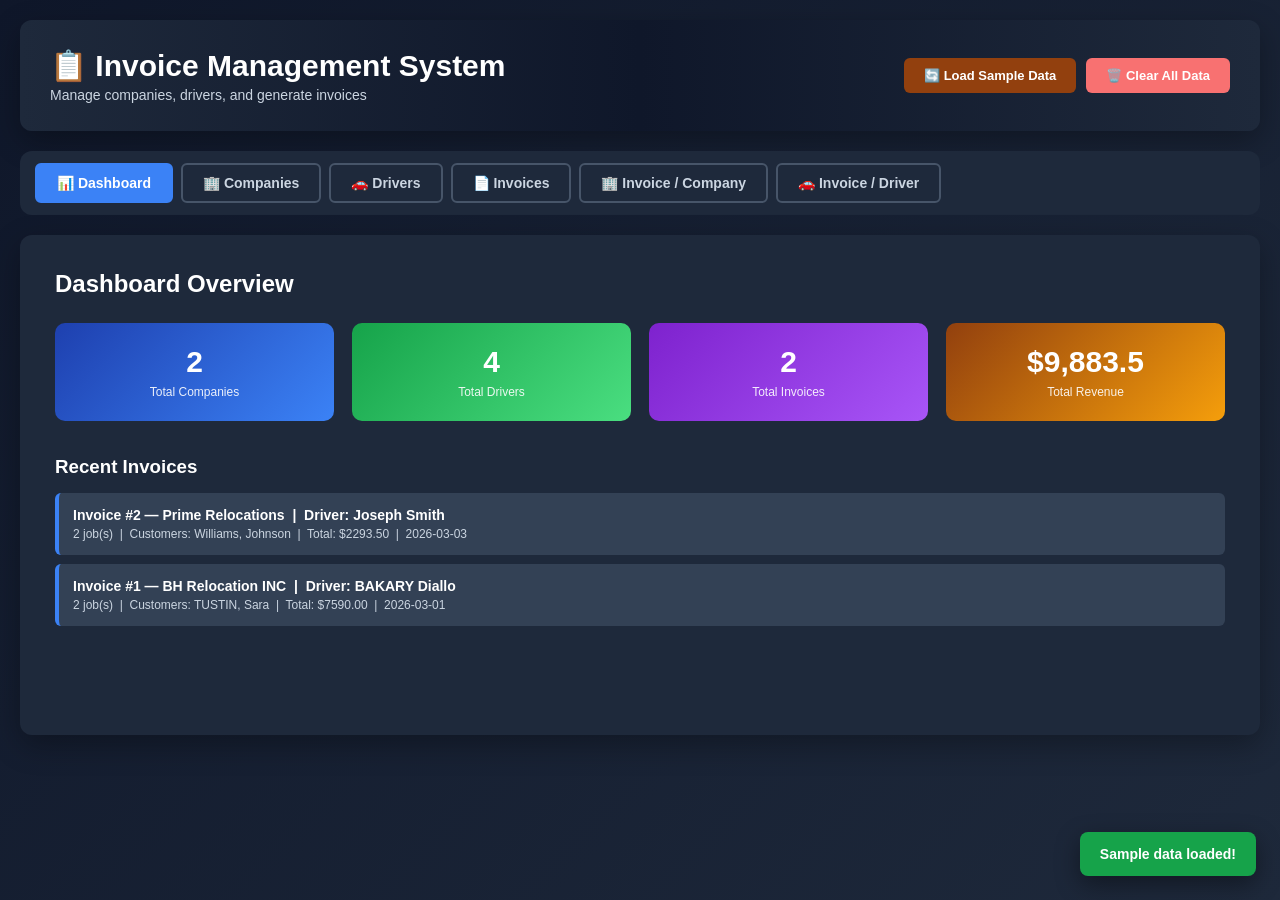
==== commit 64ef6252: "Add independent Create Invoice buttons to Invoice/Company and Invoice/Driver tabs - Each tab now has" ====
--- a/index.html
+++ b/index.html
@@ -92,34 +92,28 @@
         <!-- INVOICE FOR COMPANY -->
         <div id="inv-company" class="tab-content">
             <h2 style="margin-bottom:20px;">Invoice for Company</h2>
-            <div class="manifest-controls">
-                <div class="form-group">
-                    <label>Select Company</label>
-                    <select id="icCompanySelect" onchange="renderCompanyInvoice()">
-                        <option value="">-- Select Company --</option>
-                    </select>
-                </div>
-                <button class="btn btn-primary" onclick="window.print()" style="white-space:nowrap;">🖨️ Print / PDF</button>
-            </div>
-            <div id="icContainer">
-                <div class="empty"><div class="empty-icon">🏢</div><p>Select a company to view their invoice</p></div>
+            <div class="btn-row">
+                <button class="btn btn-success" onclick="openCoInvModal()">+ Create Invoice</button>
+            </div>
+            <div class="table-wrap">
+                <table>
+                    <thead><tr><th>Invoice #</th><th>Company</th><th>Jobs</th><th>Subtotal</th><th>Total</th><th>Date</th><th>Actions</th></tr></thead>
+                    <tbody id="coInvTbody"></tbody>
+                </table>
             </div>
         </div>
 
         <!-- INVOICE FOR DRIVER -->
         <div id="inv-driver" class="tab-content">
             <h2 style="margin-bottom:20px;">Invoice for Driver</h2>
-            <div class="manifest-controls">
-                <div class="form-group">
-                    <label>Select Driver</label>
-                    <select id="idDriverSelect" onchange="renderDriverInvoice()">
-                        <option value="">-- Select Driver --</option>
-                    </select>
-                </div>
-                <button class="btn btn-primary" onclick="window.print()" style="white-space:nowrap;">🖨️ Print / PDF</button>
-            </div>
-            <div id="idContainer">
-                <div class="empty"><div class="empty-icon">🚗</div><p>Select a driver to view their invoice</p></div>
+            <div class="btn-row">
+                <button class="btn btn-success" onclick="openDrInvModal()">+ Create Invoice</button>
+            </div>
+            <div class="table-wrap">
+                <table>
+                    <thead><tr><th>Invoice #</th><th>Driver</th><th>Jobs</th><th>Subtotal</th><th>Total</th><th>Date</th><th>Actions</th></tr></thead>
+                    <tbody id="drInvTbody"></tbody>
+                </table>
             </div>
         </div>
 
@@ -182,7 +176,7 @@
     </div>
 </div>
 
-<!-- Invoice Modal -->
+<!-- Invoice Modal (main Invoices tab) -->
 <div id="invoiceModal" class="modal">
     <div class="modal-box modal-xl">
         <div class="modal-hdr">
@@ -208,7 +202,6 @@
                     <input type="date" id="invoiceDate" required>
                 </div>
             </div>
-
             <div class="jobs-section">
                 <h4>📦 Jobs</h4>
                 <div class="line-items-scroll">
@@ -221,13 +214,11 @@
                 </div>
                 <button type="button" class="btn btn-primary" style="margin-top:10px;" onclick="addJobRow()">+ Add Job</button>
             </div>
-
             <div class="summary-box">
                 <div class="summary-row"><span>Subtotal (CF × Rate):</span><span id="invSubtotal">$0.00</span></div>
                 <div class="summary-row"><span>Carrier Fee (10%):</span><span id="invCarrierFee">$0.00</span></div>
                 <div class="summary-row total"><span>TOTAL DUE:</span><span id="invTotal">$0.00</span></div>
             </div>
-
             <div class="modal-footer">
                 <button type="button" class="btn btn-secondary" onclick="closeModal('invoiceModal')">Cancel</button>
                 <button type="submit" class="btn btn-success">✔ Save Invoice</button>
@@ -236,7 +227,97 @@
     </div>
 </div>
 
-<!-- Invoice View Modal -->
+<!-- Company Invoice Modal -->
+<div id="coInvModal" class="modal">
+    <div class="modal-box modal-xl">
+        <div class="modal-hdr">
+            <h2>Create Company Invoice</h2>
+            <button class="close-btn" onclick="closeModal('coInvModal')">&times;</button>
+        </div>
+        <form id="coInvForm" onsubmit="saveCoInvoice(event)">
+            <div class="form-grid">
+                <div class="form-group">
+                    <label>Company *</label>
+                    <select id="coInvCompany" required>
+                        <option value="">-- Select Company --</option>
+                    </select>
+                </div>
+                <div class="form-group">
+                    <label>Invoice Date *</label>
+                    <input type="date" id="coInvDate" required>
+                </div>
+            </div>
+            <div class="jobs-section">
+                <h4>📦 Jobs</h4>
+                <div class="line-items-scroll">
+                    <div class="line-item-header-row-xl">
+                        <span>Job #</span><span>Driver</span><span>Customer</span><span>From</span><span>To</span>
+                        <span>CF</span><span>Rate</span><span>Total</span>
+                        <span>Bal. Due</span><span>New Bal.</span><span>Remarks</span><span></span>
+                    </div>
+                    <div id="coJobsContainer"></div>
+                </div>
+                <button type="button" class="btn btn-primary" style="margin-top:10px;" onclick="addCoJobRow()">+ Add Job</button>
+            </div>
+            <div class="summary-box">
+                <div class="summary-row"><span>Subtotal (CF × Rate):</span><span id="coSubtotal">$0.00</span></div>
+                <div class="summary-row"><span>Carrier Fee (10%):</span><span id="coCarrierFee">$0.00</span></div>
+                <div class="summary-row total"><span>TOTAL DUE:</span><span id="coTotal">$0.00</span></div>
+            </div>
+            <div class="modal-footer">
+                <button type="button" class="btn btn-secondary" onclick="closeModal('coInvModal')">Cancel</button>
+                <button type="submit" class="btn btn-success">✔ Save Invoice</button>
+            </div>
+        </form>
+    </div>
+</div>
+
+<!-- Driver Invoice Modal -->
+<div id="drInvModal" class="modal">
+    <div class="modal-box modal-xl">
+        <div class="modal-hdr">
+            <h2>Create Driver Invoice</h2>
+            <button class="close-btn" onclick="closeModal('drInvModal')">&times;</button>
+        </div>
+        <form id="drInvForm" onsubmit="saveDrInvoice(event)">
+            <div class="form-grid">
+                <div class="form-group">
+                    <label>Driver *</label>
+                    <select id="drInvDriver" required>
+                        <option value="">-- Select Driver --</option>
+                    </select>
+                </div>
+                <div class="form-group">
+                    <label>Invoice Date *</label>
+                    <input type="date" id="drInvDate" required>
+                </div>
+            </div>
+            <div class="jobs-section">
+                <h4>📦 Jobs</h4>
+                <div class="line-items-scroll">
+                    <div class="line-item-header-row-xl">
+                        <span>Job #</span><span>Company</span><span>Customer</span><span>From</span><span>To</span>
+                        <span>CF</span><span>Rate</span><span>Total</span>
+                        <span>Bal. Due</span><span>New Bal.</span><span>Remarks</span><span></span>
+                    </div>
+                    <div id="drJobsContainer"></div>
+                </div>
+                <button type="button" class="btn btn-primary" style="margin-top:10px;" onclick="addDrJobRow()">+ Add Job</button>
+            </div>
+            <div class="summary-box">
+                <div class="summary-row"><span>Subtotal (CF × Rate):</span><span id="drSubtotal">$0.00</span></div>
+                <div class="summary-row"><span>Carrier Fee (10%):</span><span id="drCarrierFee">$0.00</span></div>
+                <div class="summary-row total"><span>TOTAL DUE:</span><span id="drTotal">$0.00</span></div>
+            </div>
+            <div class="modal-footer">
+                <button type="button" class="btn btn-secondary" onclick="closeModal('drInvModal')">Cancel</button>
+                <button type="submit" class="btn btn-success">✔ Save Invoice</button>
+            </div>
+        </form>
+    </div>
+</div>
+
+<!-- Shared Invoice View Modal -->
 <div id="invoiceViewModal" class="modal">
     <div class="modal-box modal-xl">
         <div class="modal-hdr">
--- a/assets/css/style.css
+++ b/assets/css/style.css
@@ -243,6 +243,27 @@
 .inv-summary-row { display: flex; justify-content: space-between; padding: 8px 12px; border-bottom: 1px solid #ddd; }
 .inv-summary-row:last-child { background: #1e293b; color: #fff; font-size: 15px; font-weight: bold; border-bottom: none; }
 
+/* ── XL Line Items (12 cols: +Driver or +Company) ── */
+.line-item-header-row-xl {
+    display: grid;
+    grid-template-columns: 0.65fr 1.3fr 1.1fr 1.1fr 1.1fr 0.6fr 0.6fr 0.75fr 0.8fr 0.8fr 1.2fr 50px;
+    gap: 7px; margin-bottom: 6px; padding: 0 2px; min-width: 1150px;
+}
+.line-item-row-xl {
+    display: grid;
+    grid-template-columns: 0.65fr 1.3fr 1.1fr 1.1fr 1.1fr 0.6fr 0.6fr 0.75fr 0.8fr 0.8fr 1.2fr 50px;
+    gap: 7px; margin-bottom: 7px; align-items: center; min-width: 1150px;
+}
+.line-item-row-xl input,
+.line-item-row-xl select {
+    padding: 9px 8px; background: var(--bg3);
+    border: 1px solid var(--border); border-radius: 4px;
+    color: var(--text); font-size: 12px; width: 100%; font-family: inherit;
+}
+.line-item-row-xl input:focus,
+.line-item-row-xl select:focus { outline: none; border-color: var(--blue); }
+.line-item-row-xl select option { background: var(--bg3); }
+
 /* ── Responsive ── */
 @media (max-width: 768px) {
     body { padding: 12px; }
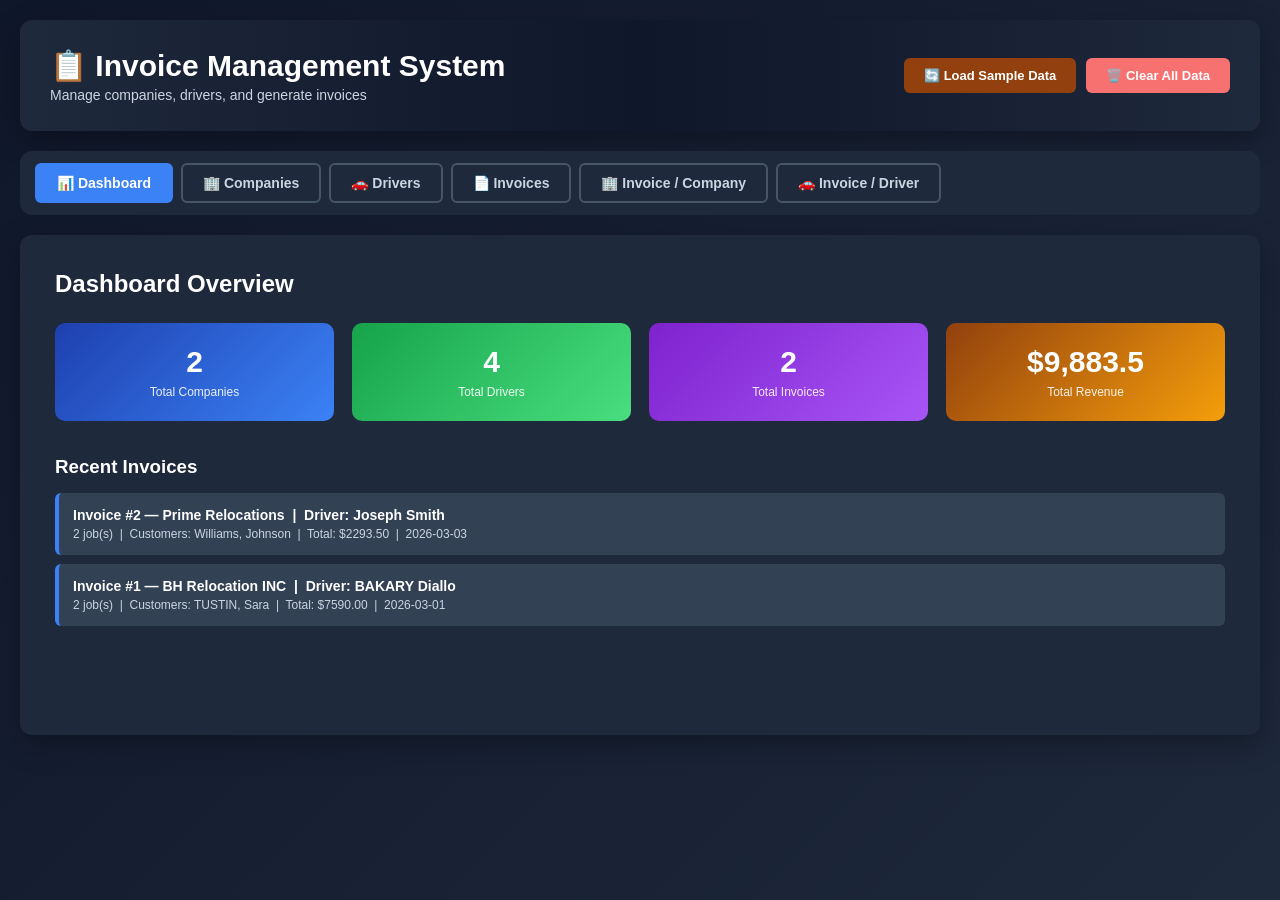
==== commit f8531cd7: "Split single-page app into separate HTML files per menu section - index.html: now redirects to dashb" ====
--- a/index.html
+++ b/index.html
@@ -2,339 +2,8 @@
 <html lang="en">
 <head>
     <meta charset="UTF-8">
-    <meta name="viewport" content="width=device-width, initial-scale=1.0">
+    <meta http-equiv="refresh" content="0;url=dashboard.html">
     <title>Invoice Management System</title>
-    <link rel="stylesheet" href="assets/css/style.css">
 </head>
-<body>
-<div class="app-wrapper">
-
-    <!-- Header -->
-    <div class="header">
-        <div>
-            <h1>📋 Invoice Management System</h1>
-            <p>Manage companies, drivers, and generate invoices</p>
-        </div>
-        <div class="header-actions">
-            <button class="btn btn-amber" onclick="loadSampleData()">🔄 Load Sample Data</button>
-            <button class="btn btn-danger" onclick="clearAllData()">🗑️ Clear All Data</button>
-        </div>
-    </div>
-
-    <!-- Nav -->
-    <div class="nav-tabs">
-        <button class="nav-tab active" data-tab="dashboard">📊 Dashboard</button>
-        <button class="nav-tab" data-tab="companies">🏢 Companies</button>
-        <button class="nav-tab" data-tab="drivers">🚗 Drivers</button>
-        <button class="nav-tab" data-tab="invoices">📄 Invoices</button>
-        <button class="nav-tab" data-tab="inv-company">🏢 Invoice / Company</button>
-        <button class="nav-tab" data-tab="inv-driver">🚗 Invoice / Driver</button>
-    </div>
-
-    <!-- Content -->
-    <div class="content">
-
-        <!-- DASHBOARD -->
-        <div id="dashboard" class="tab-content active">
-            <h2 style="margin-bottom:25px;">Dashboard Overview</h2>
-            <div class="stats-grid">
-                <div class="stat-card"        onclick="switchTab('companies')"><div class="stat-value" id="statCompanies">0</div><div class="stat-label">Total Companies</div></div>
-                <div class="stat-card green"  onclick="switchTab('drivers')"  ><div class="stat-value" id="statDrivers">0</div><div class="stat-label">Total Drivers</div></div>
-                <div class="stat-card purple" onclick="switchTab('invoices')" ><div class="stat-value" id="statInvoices">0</div><div class="stat-label">Total Invoices</div></div>
-                <div class="stat-card amber"                                   ><div class="stat-value" id="statRevenue">$0</div><div class="stat-label">Total Revenue</div></div>
-            </div>
-            <h3 style="margin-bottom:15px;">Recent Invoices</h3>
-            <div id="recentActivity"></div>
-        </div>
-
-        <!-- COMPANIES -->
-        <div id="companies" class="tab-content">
-            <h2 style="margin-bottom:20px;">Companies</h2>
-            <div class="btn-row">
-                <button class="btn btn-success" onclick="openCompanyModal()">+ Add Company</button>
-            </div>
-            <div class="table-wrap">
-                <table>
-                    <thead><tr><th>Company Name</th><th>Address</th><th>City</th><th>Phone</th><th>DOT #</th><th>MC #</th><th>Actions</th></tr></thead>
-                    <tbody id="companiesTbody"></tbody>
-                </table>
-            </div>
-        </div>
-
-        <!-- DRIVERS -->
-        <div id="drivers" class="tab-content">
-            <h2 style="margin-bottom:20px;">Drivers</h2>
-            <div class="btn-row">
-                <button class="btn btn-success" onclick="openDriverModal()">+ Add Driver</button>
-            </div>
-            <div class="table-wrap">
-                <table>
-                    <thead><tr><th>Full Name</th><th>Phone</th><th>License #</th><th>Actions</th></tr></thead>
-                    <tbody id="driversTbody"></tbody>
-                </table>
-            </div>
-        </div>
-
-        <!-- INVOICES -->
-        <div id="invoices" class="tab-content">
-            <h2 style="margin-bottom:20px;">Invoices</h2>
-            <div class="btn-row">
-                <button class="btn btn-success" onclick="openInvoiceModal()">+ Create Invoice</button>
-            </div>
-            <div class="table-wrap">
-                <table>
-                    <thead><tr><th>Invoice #</th><th>Company</th><th>Driver</th><th>Jobs</th><th>Subtotal</th><th>Total</th><th>Date</th><th>Actions</th></tr></thead>
-                    <tbody id="invoicesTbody"></tbody>
-                </table>
-            </div>
-        </div>
-
-        <!-- INVOICE FOR COMPANY -->
-        <div id="inv-company" class="tab-content">
-            <h2 style="margin-bottom:20px;">Invoice for Company</h2>
-            <div class="btn-row">
-                <button class="btn btn-success" onclick="openCoInvModal()">+ Create Invoice</button>
-            </div>
-            <div class="table-wrap">
-                <table>
-                    <thead><tr><th>Invoice #</th><th>Company</th><th>Jobs</th><th>Subtotal</th><th>Total</th><th>Date</th><th>Actions</th></tr></thead>
-                    <tbody id="coInvTbody"></tbody>
-                </table>
-            </div>
-        </div>
-
-        <!-- INVOICE FOR DRIVER -->
-        <div id="inv-driver" class="tab-content">
-            <h2 style="margin-bottom:20px;">Invoice for Driver</h2>
-            <div class="btn-row">
-                <button class="btn btn-success" onclick="openDrInvModal()">+ Create Invoice</button>
-            </div>
-            <div class="table-wrap">
-                <table>
-                    <thead><tr><th>Invoice #</th><th>Driver</th><th>Jobs</th><th>Subtotal</th><th>Total</th><th>Date</th><th>Actions</th></tr></thead>
-                    <tbody id="drInvTbody"></tbody>
-                </table>
-            </div>
-        </div>
-
-    </div><!-- /content -->
-</div><!-- /app-wrapper -->
-
-<!-- ═══════════════ MODALS ═══════════════ -->
-
-<!-- Company Modal -->
-<div id="companyModal" class="modal">
-    <div class="modal-box modal-sm">
-        <div class="modal-hdr">
-            <h2 id="companyModalTitle">Add Company</h2>
-            <button class="close-btn" onclick="closeModal('companyModal')">&times;</button>
-        </div>
-        <form id="companyForm" onsubmit="saveCompany(event)">
-            <input type="hidden" id="editCompanyId">
-            <div class="form-grid">
-                <div class="form-group"><label>Company Name *</label><input type="text" id="companyName" required placeholder="e.g. BH Relocation INC"></div>
-                <div class="form-group"><label>Phone *</label><input type="text" id="companyPhone" required placeholder="(000) 000-0000"></div>
-            </div>
-            <div class="form-grid">
-                <div class="form-group"><label>Street Address</label><input type="text" id="companyAddress" placeholder="Street address"></div>
-                <div class="form-group"><label>City, State ZIP</label><input type="text" id="companyCity" placeholder="Atlanta, GA 30301"></div>
-            </div>
-            <div class="form-grid">
-                <div class="form-group"><label>US DOT Number</label><input type="text" id="companyDOT" placeholder="DOT #"></div>
-                <div class="form-group"><label>MC / ICC Number</label><input type="text" id="companyMC" placeholder="MC #"></div>
-            </div>
-            <div class="modal-footer">
-                <button type="button" class="btn btn-secondary" onclick="closeModal('companyModal')">Cancel</button>
-                <button type="submit" class="btn btn-primary" id="companySubmitBtn">Save Company</button>
-            </div>
-        </form>
-    </div>
-</div>
-
-<!-- Driver Modal -->
-<div id="driverModal" class="modal">
-    <div class="modal-box modal-sm">
-        <div class="modal-hdr">
-            <h2 id="driverModalTitle">Add Driver</h2>
-            <button class="close-btn" onclick="closeModal('driverModal')">&times;</button>
-        </div>
-        <form id="driverForm" onsubmit="saveDriver(event)">
-            <input type="hidden" id="editDriverId">
-            <div class="form-grid">
-                <div class="form-group"><label>First Name *</label><input type="text" id="driverFirstName" required placeholder="First name"></div>
-                <div class="form-group"><label>Last Name *</label><input type="text" id="driverLastName" required placeholder="Last name"></div>
-            </div>
-            <div class="form-grid">
-                <div class="form-group"><label>Phone</label><input type="text" id="driverPhone" placeholder="(000) 000-0000"></div>
-                <div class="form-group"><label>License Number</label><input type="text" id="driverLicense" placeholder="License #"></div>
-            </div>
-            <div class="modal-footer">
-                <button type="button" class="btn btn-secondary" onclick="closeModal('driverModal')">Cancel</button>
-                <button type="submit" class="btn btn-primary" id="driverSubmitBtn">Save Driver</button>
-            </div>
-        </form>
-    </div>
-</div>
-
-<!-- Invoice Modal (main Invoices tab) -->
-<div id="invoiceModal" class="modal">
-    <div class="modal-box modal-xl">
-        <div class="modal-hdr">
-            <h2>Create Invoice</h2>
-            <button class="close-btn" onclick="closeModal('invoiceModal')">&times;</button>
-        </div>
-        <form id="invoiceForm" onsubmit="saveInvoice(event)">
-            <div class="form-grid">
-                <div class="form-group">
-                    <label>Company *</label>
-                    <select id="invoiceCompany" required>
-                        <option value="">-- Select Company --</option>
-                    </select>
-                </div>
-                <div class="form-group">
-                    <label>Driver *</label>
-                    <select id="invoiceDriver" required>
-                        <option value="">-- Select Driver --</option>
-                    </select>
-                </div>
-                <div class="form-group">
-                    <label>Invoice Date *</label>
-                    <input type="date" id="invoiceDate" required>
-                </div>
-            </div>
-            <div class="jobs-section">
-                <h4>📦 Jobs</h4>
-                <div class="line-items-scroll">
-                    <div class="line-item-header-row">
-                        <span>Job #</span><span>Customer</span><span>From</span><span>To</span>
-                        <span>CF</span><span>Rate</span><span>Total</span>
-                        <span>Bal. Due</span><span>New Bal.</span><span>Remarks</span><span></span>
-                    </div>
-                    <div id="lineItemsContainer"></div>
-                </div>
-                <button type="button" class="btn btn-primary" style="margin-top:10px;" onclick="addJobRow()">+ Add Job</button>
-            </div>
-            <div class="summary-box">
-                <div class="summary-row"><span>Subtotal (CF × Rate):</span><span id="invSubtotal">$0.00</span></div>
-                <div class="summary-row"><span>Carrier Fee (10%):</span><span id="invCarrierFee">$0.00</span></div>
-                <div class="summary-row total"><span>TOTAL DUE:</span><span id="invTotal">$0.00</span></div>
-            </div>
-            <div class="modal-footer">
-                <button type="button" class="btn btn-secondary" onclick="closeModal('invoiceModal')">Cancel</button>
-                <button type="submit" class="btn btn-success">✔ Save Invoice</button>
-            </div>
-        </form>
-    </div>
-</div>
-
-<!-- Company Invoice Modal -->
-<div id="coInvModal" class="modal">
-    <div class="modal-box modal-xl">
-        <div class="modal-hdr">
-            <h2>Create Company Invoice</h2>
-            <button class="close-btn" onclick="closeModal('coInvModal')">&times;</button>
-        </div>
-        <form id="coInvForm" onsubmit="saveCoInvoice(event)">
-            <div class="form-grid">
-                <div class="form-group">
-                    <label>Company *</label>
-                    <select id="coInvCompany" required>
-                        <option value="">-- Select Company --</option>
-                    </select>
-                </div>
-                <div class="form-group">
-                    <label>Invoice Date *</label>
-                    <input type="date" id="coInvDate" required>
-                </div>
-            </div>
-            <div class="jobs-section">
-                <h4>📦 Jobs</h4>
-                <div class="line-items-scroll">
-                    <div class="line-item-header-row-xl">
-                        <span>Job #</span><span>Driver</span><span>Customer</span><span>From</span><span>To</span>
-                        <span>CF</span><span>Rate</span><span>Total</span>
-                        <span>Bal. Due</span><span>New Bal.</span><span>Remarks</span><span></span>
-                    </div>
-                    <div id="coJobsContainer"></div>
-                </div>
-                <button type="button" class="btn btn-primary" style="margin-top:10px;" onclick="addCoJobRow()">+ Add Job</button>
-            </div>
-            <div class="summary-box">
-                <div class="summary-row"><span>Subtotal (CF × Rate):</span><span id="coSubtotal">$0.00</span></div>
-                <div class="summary-row"><span>Carrier Fee (10%):</span><span id="coCarrierFee">$0.00</span></div>
-                <div class="summary-row total"><span>TOTAL DUE:</span><span id="coTotal">$0.00</span></div>
-            </div>
-            <div class="modal-footer">
-                <button type="button" class="btn btn-secondary" onclick="closeModal('coInvModal')">Cancel</button>
-                <button type="submit" class="btn btn-success">✔ Save Invoice</button>
-            </div>
-        </form>
-    </div>
-</div>
-
-<!-- Driver Invoice Modal -->
-<div id="drInvModal" class="modal">
-    <div class="modal-box modal-xl">
-        <div class="modal-hdr">
-            <h2>Create Driver Invoice</h2>
-            <button class="close-btn" onclick="closeModal('drInvModal')">&times;</button>
-        </div>
-        <form id="drInvForm" onsubmit="saveDrInvoice(event)">
-            <div class="form-grid">
-                <div class="form-group">
-                    <label>Driver *</label>
-                    <select id="drInvDriver" required>
-                        <option value="">-- Select Driver --</option>
-                    </select>
-                </div>
-                <div class="form-group">
-                    <label>Invoice Date *</label>
-                    <input type="date" id="drInvDate" required>
-                </div>
-            </div>
-            <div class="jobs-section">
-                <h4>📦 Jobs</h4>
-                <div class="line-items-scroll">
-                    <div class="line-item-header-row-xl">
-                        <span>Job #</span><span>Company</span><span>Customer</span><span>From</span><span>To</span>
-                        <span>CF</span><span>Rate</span><span>Total</span>
-                        <span>Bal. Due</span><span>New Bal.</span><span>Remarks</span><span></span>
-                    </div>
-                    <div id="drJobsContainer"></div>
-                </div>
-                <button type="button" class="btn btn-primary" style="margin-top:10px;" onclick="addDrJobRow()">+ Add Job</button>
-            </div>
-            <div class="summary-box">
-                <div class="summary-row"><span>Subtotal (CF × Rate):</span><span id="drSubtotal">$0.00</span></div>
-                <div class="summary-row"><span>Carrier Fee (10%):</span><span id="drCarrierFee">$0.00</span></div>
-                <div class="summary-row total"><span>TOTAL DUE:</span><span id="drTotal">$0.00</span></div>
-            </div>
-            <div class="modal-footer">
-                <button type="button" class="btn btn-secondary" onclick="closeModal('drInvModal')">Cancel</button>
-                <button type="submit" class="btn btn-success">✔ Save Invoice</button>
-            </div>
-        </form>
-    </div>
-</div>
-
-<!-- Shared Invoice View Modal -->
-<div id="invoiceViewModal" class="modal">
-    <div class="modal-box modal-xl">
-        <div class="modal-hdr">
-            <h2>Invoice Detail</h2>
-            <button class="close-btn" onclick="closeModal('invoiceViewModal')">&times;</button>
-        </div>
-        <div id="invoiceViewContent"></div>
-        <div class="modal-footer">
-            <button class="btn btn-secondary" onclick="closeModal('invoiceViewModal')">Close</button>
-            <button class="btn btn-primary" onclick="window.print()">🖨️ Print</button>
-        </div>
-    </div>
-</div>
-
-<!-- Toast -->
-<div id="toast" class="toast"></div>
-
-<script src="assets/js/app.js"></script>
-</body>
+<body></body>
 </html>
